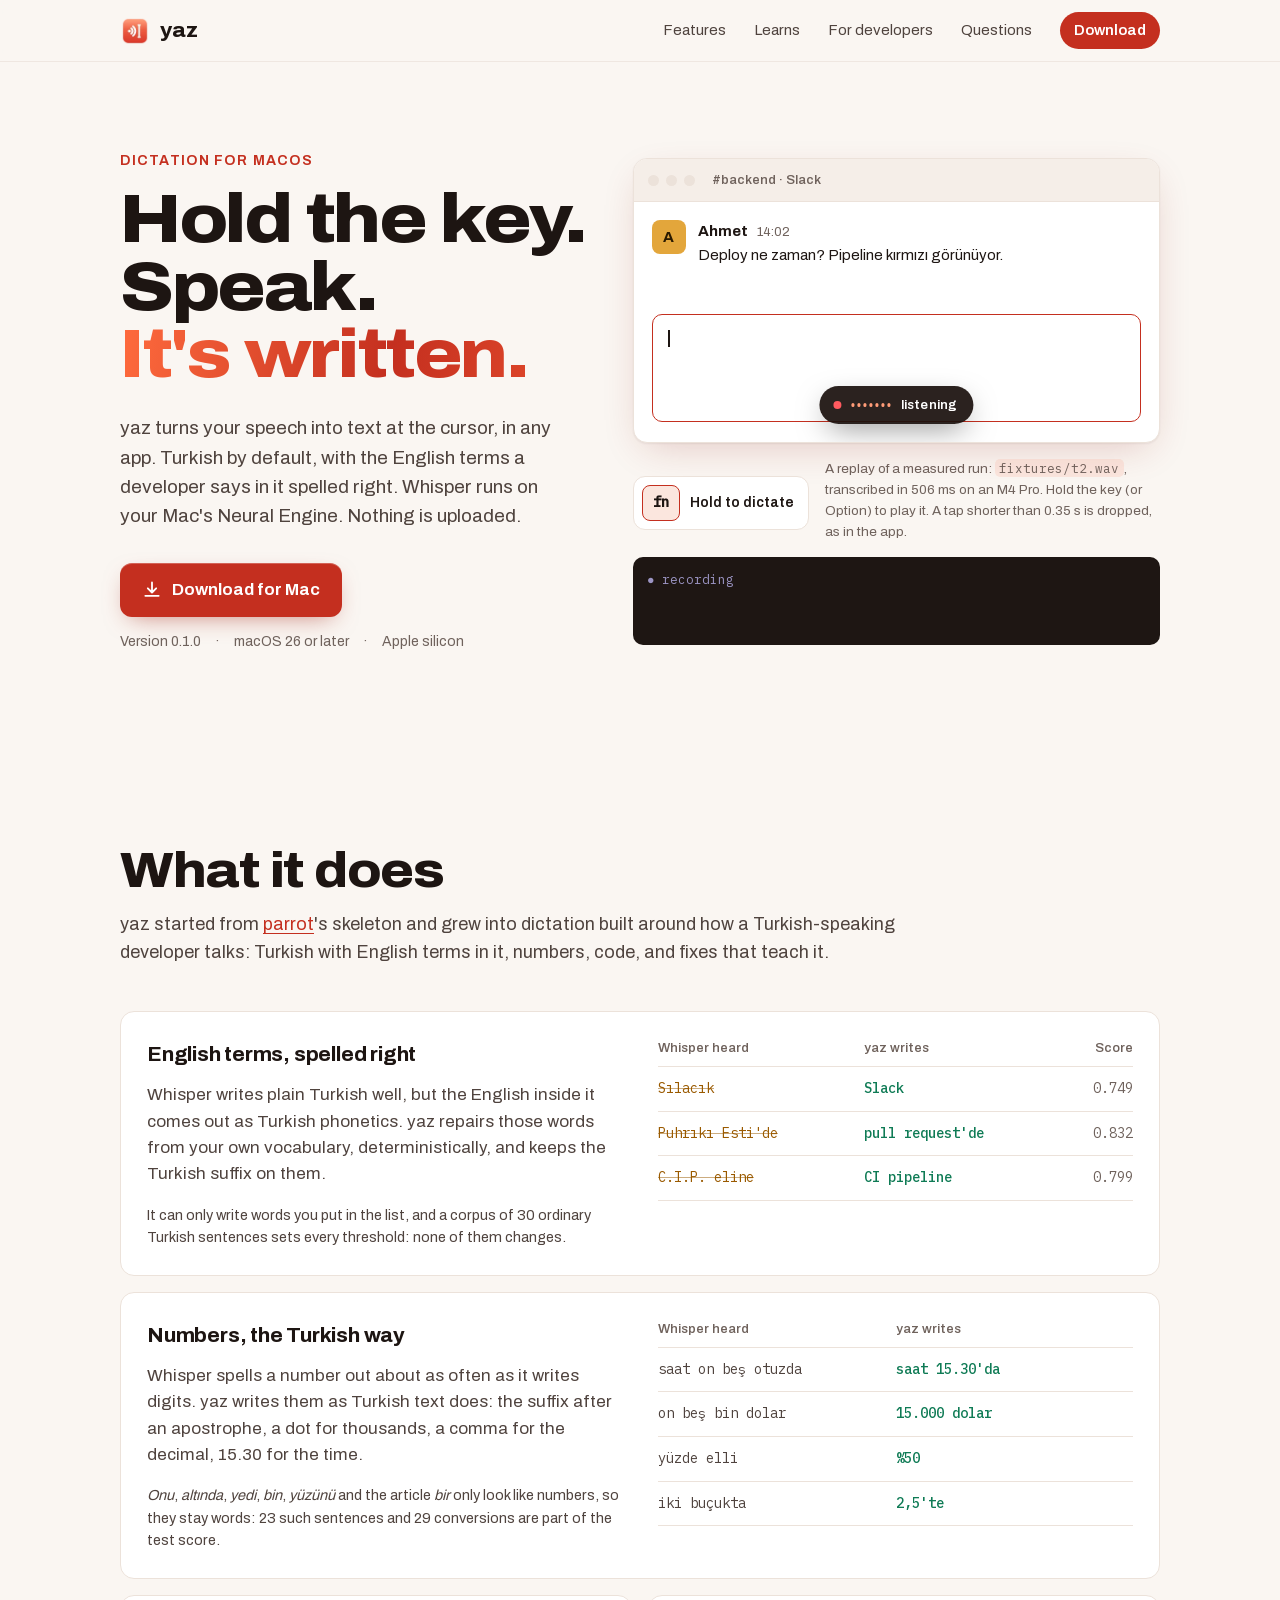
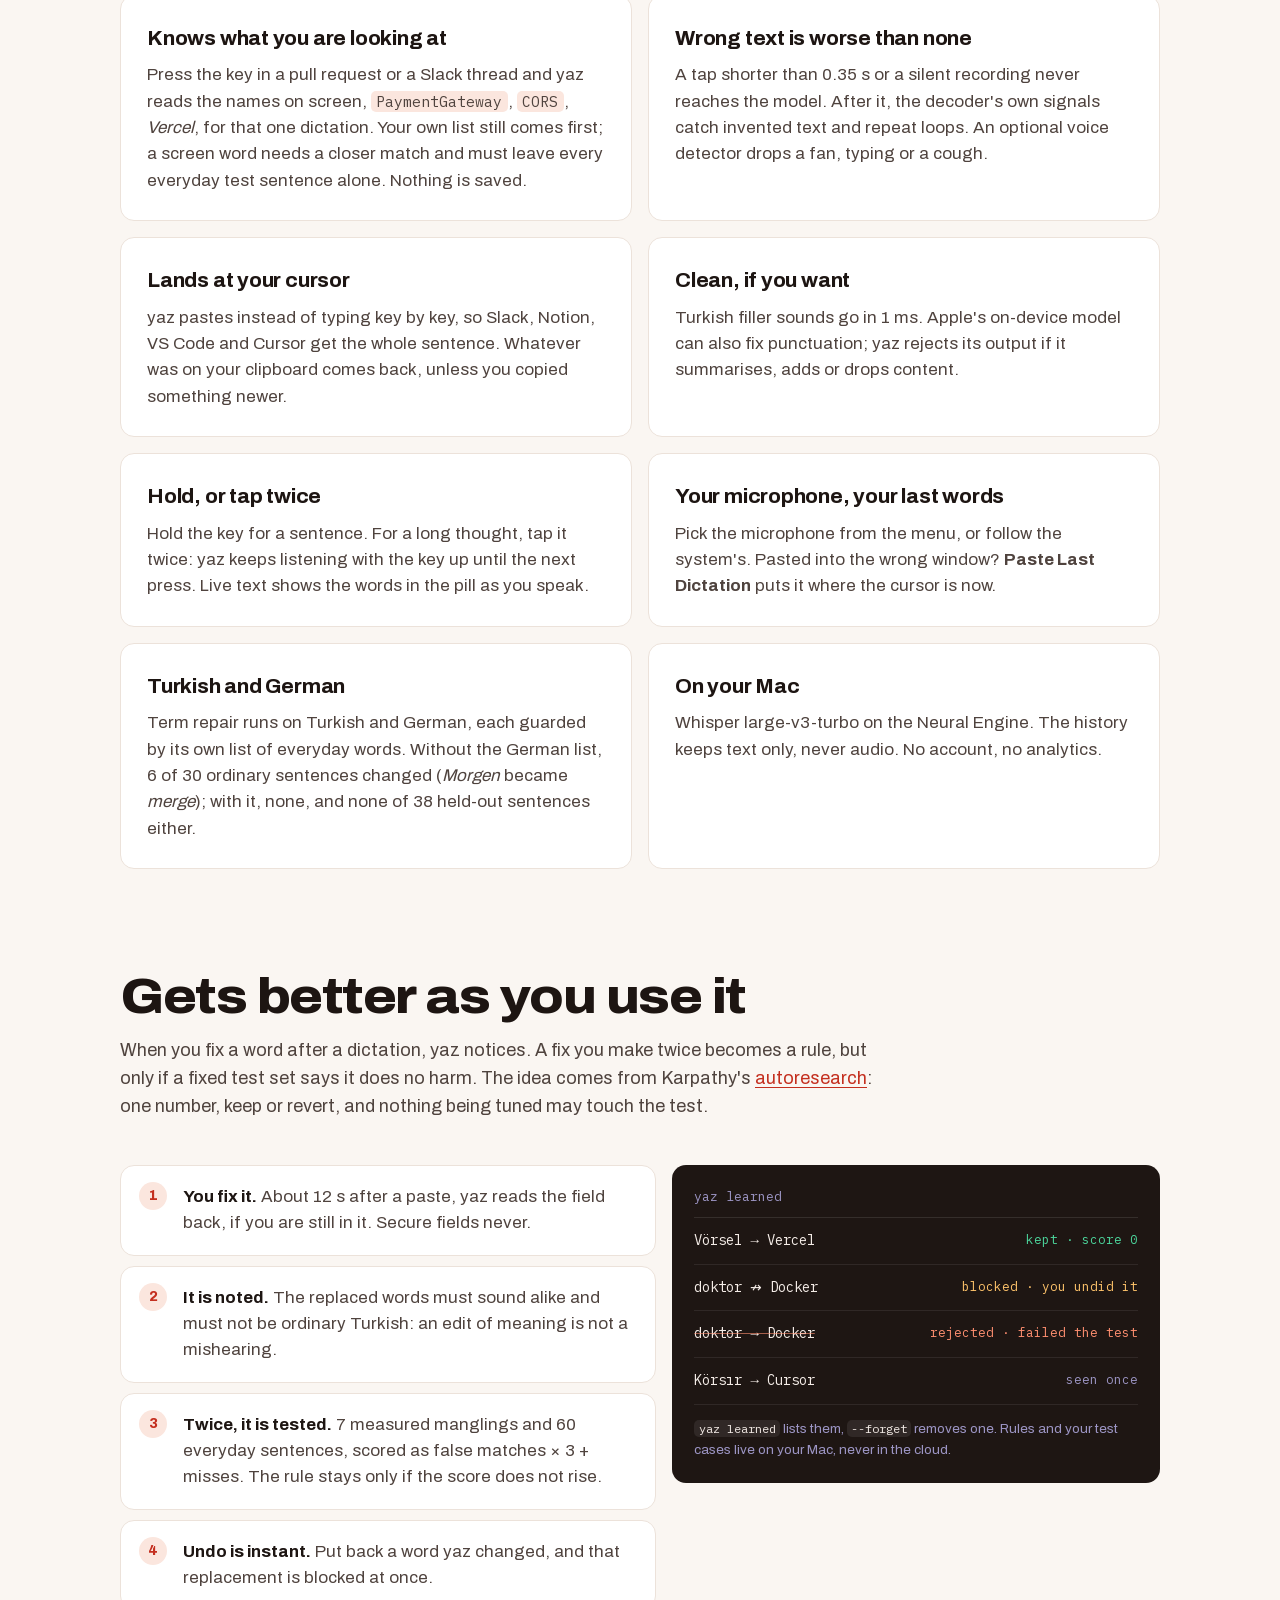
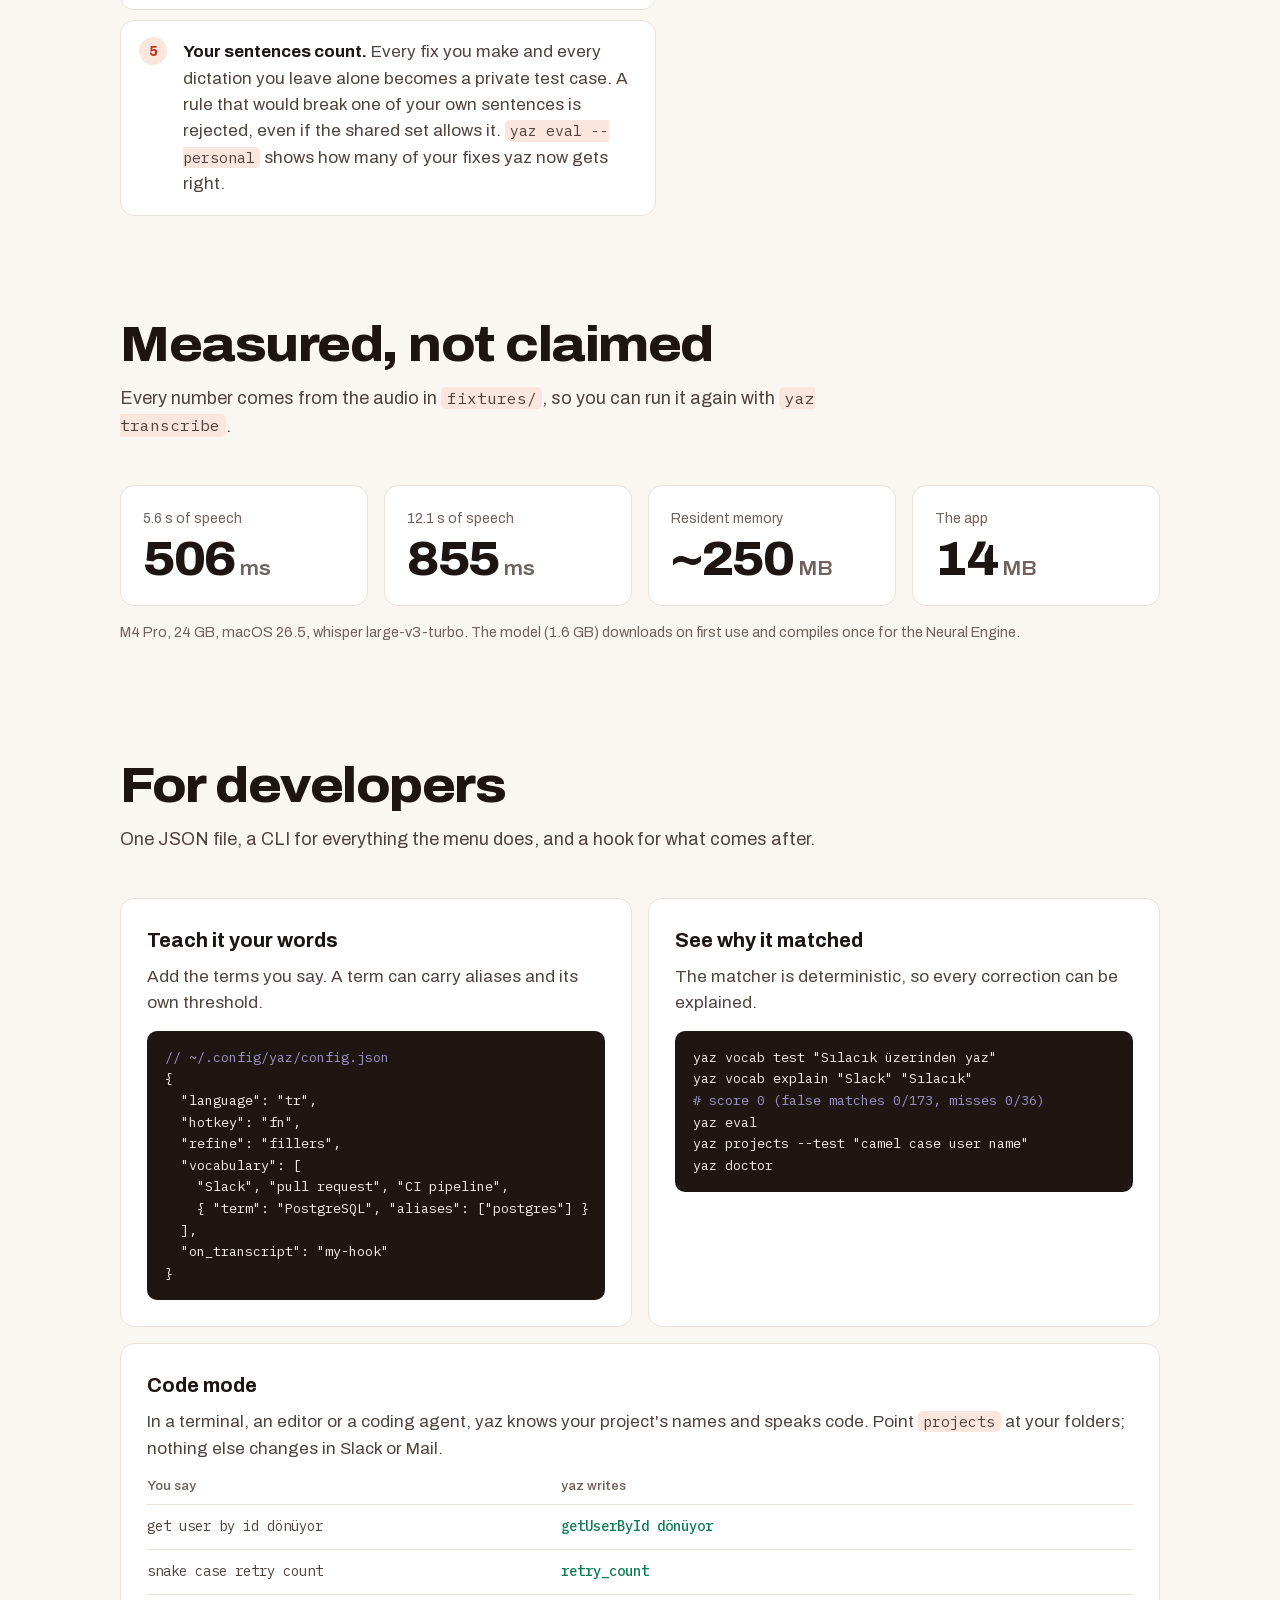
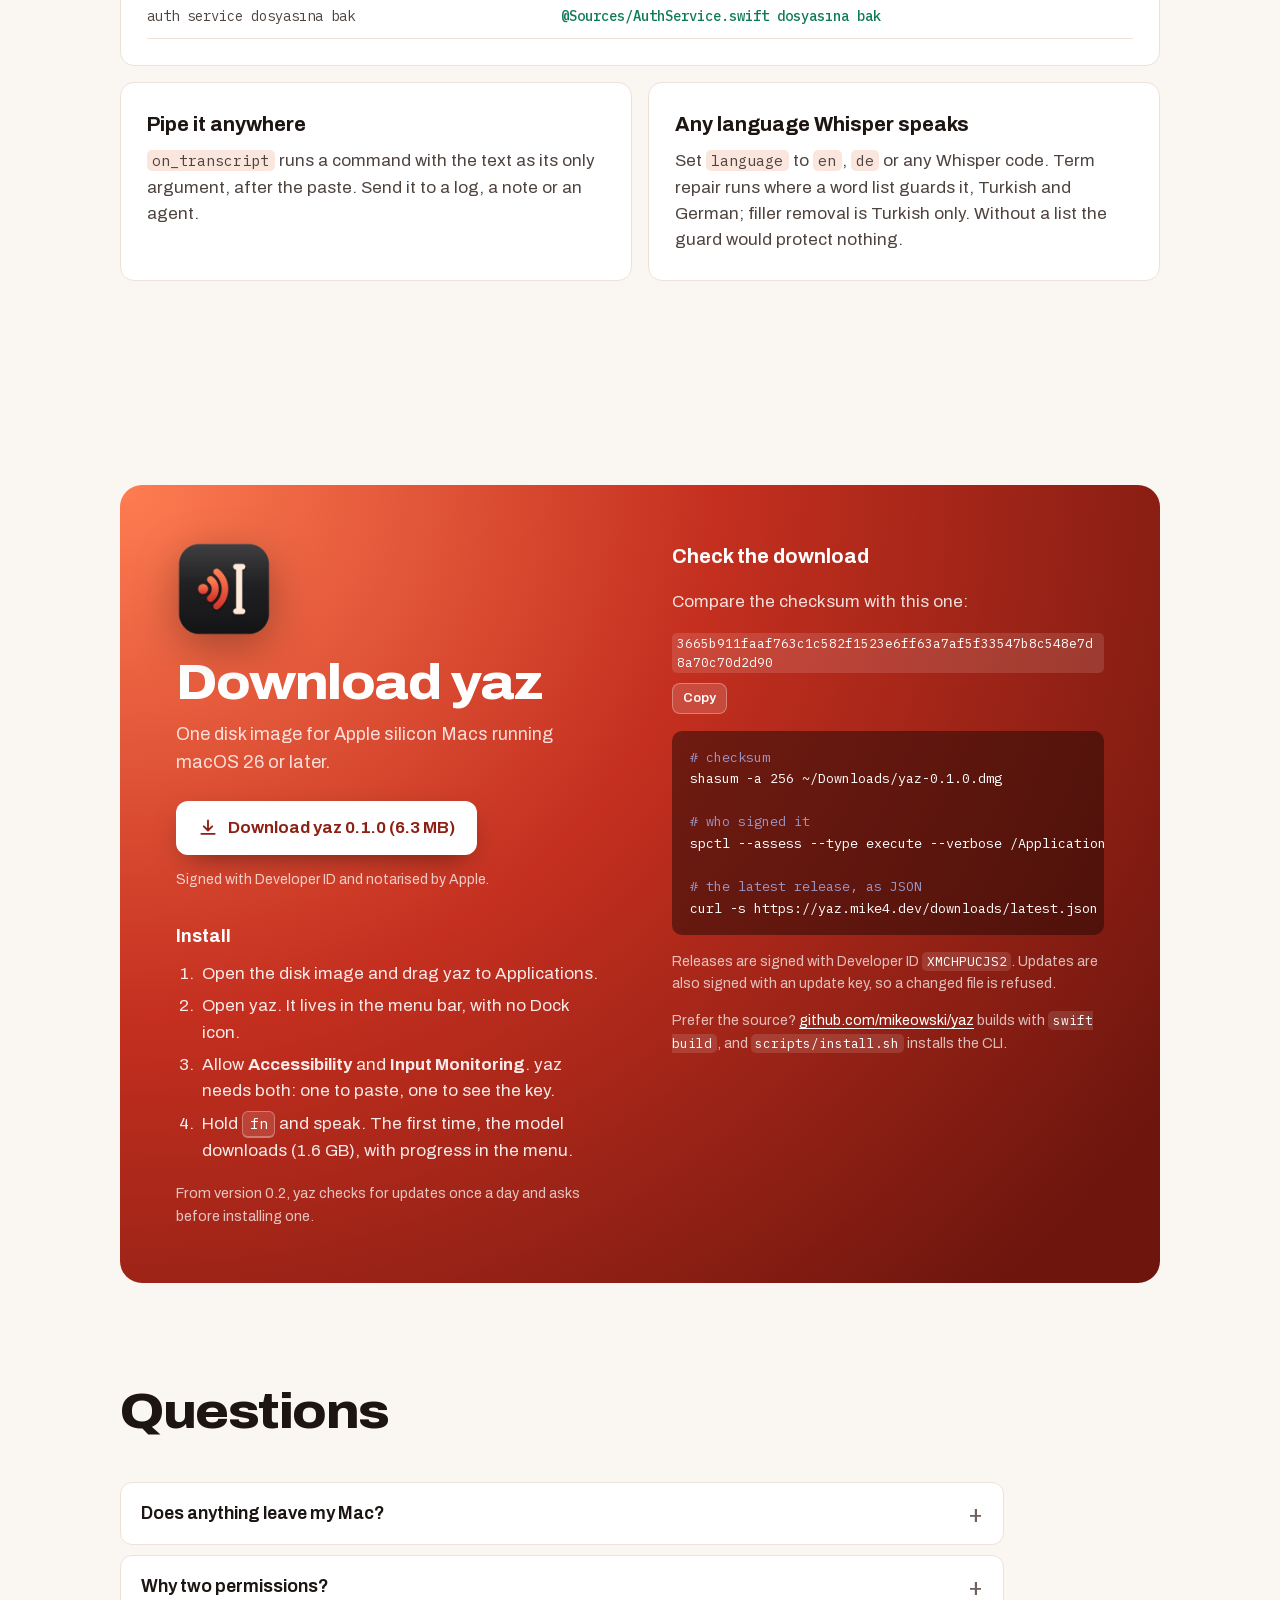
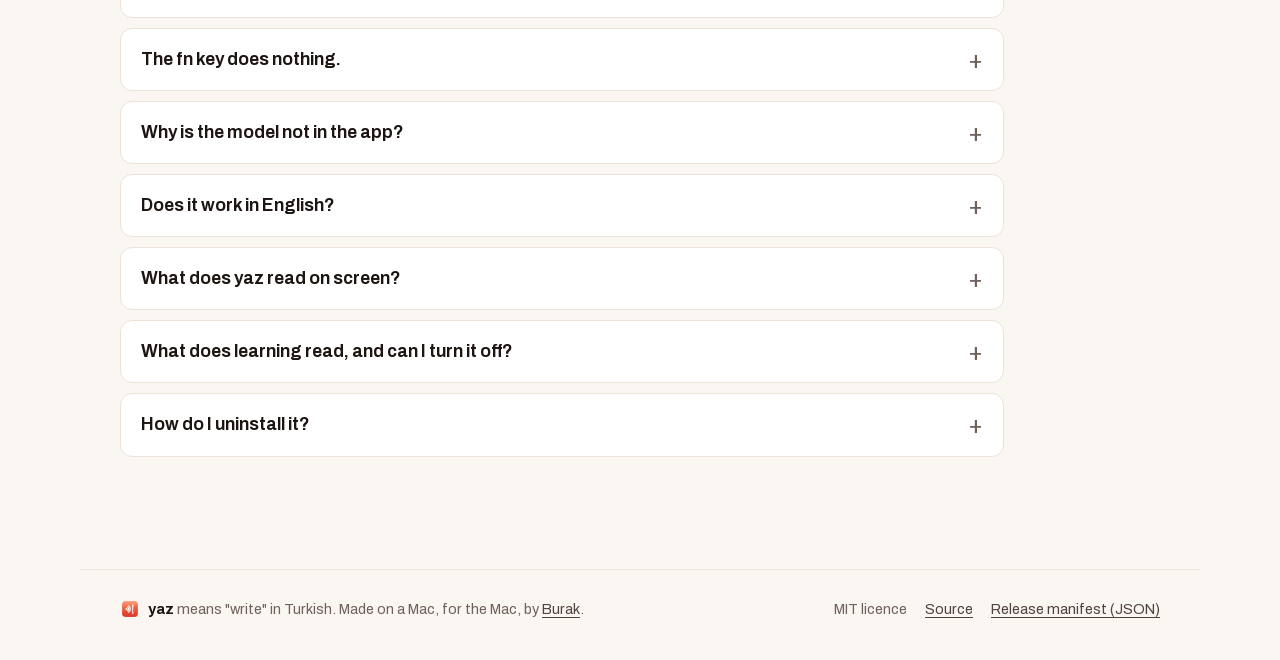
==== site/index.html @ 49e59649 "Names on screen: the front window's terms for one dictation (#13) At key down, yaz reads the front w" ====
<!doctype html>
<html lang="en">
<head>
  <meta charset="utf-8">
  <meta name="viewport" content="width=device-width, initial-scale=1">
  <title>yaz: push-to-talk dictation for the Mac that speaks Turkish</title>
  <meta name="description" content="Hold a key, speak, let go: yaz writes the text at your cursor. Whisper on the Neural Engine, Turkish by default, with the English technical terms in your speech repaired. On your Mac, nothing uploaded. macOS 26, Apple silicon.">
  <link rel="canonical" href="https://yaz.mike4.dev/">
  <meta name="theme-color" content="#FAF6F2" media="(prefers-color-scheme: light)">
  <meta name="theme-color" content="#110D0B" media="(prefers-color-scheme: dark)">
  <meta name="color-scheme" content="light dark">

  <meta property="og:type" content="website">
  <meta property="og:site_name" content="yaz">
  <meta property="og:url" content="https://yaz.mike4.dev/">
  <meta property="og:title" content="yaz: hold the key, speak, it's written">
  <meta property="og:description" content="Push-to-talk dictation for the Mac. Turkish by default, English terms repaired, nothing uploaded.">
  <meta property="og:image" content="https://yaz.mike4.dev/img/og.png">
  <meta property="og:image:width" content="1200">
  <meta property="og:image:height" content="630">
  <meta property="og:image:alt" content="The yaz icon next to the words: Hold the key. Speak. It's written.">
  <meta name="twitter:card" content="summary_large_image">

  <link rel="icon" href="favicon.svg" type="image/svg+xml">
  <link rel="icon" href="favicon.png" type="image/png" sizes="32x32">
  <link rel="apple-touch-icon" href="apple-touch-icon.png">
  <link rel="preload" href="fonts/archivo-latin-var.woff2" as="font" type="font/woff2" crossorigin>
  <link rel="stylesheet" href="styles.css">

  <script type="application/ld+json">
  {
    "@context": "https://schema.org",
    "@type": "SoftwareApplication",
    "name": "yaz",
    "url": "https://yaz.mike4.dev/",
    "downloadUrl": "https://yaz.mike4.dev/download",
    "image": "https://yaz.mike4.dev/img/icon-256.webp",
    "applicationCategory": "UtilitiesApplication",
    "operatingSystem": "macOS 26 or later",
    "offers": { "@type": "Offer", "price": "0", "priceCurrency": "USD" },
    "description": "Push-to-talk dictation for the Mac. Whisper on the Neural Engine, Turkish by default, with English technical terms repaired from your own vocabulary. Runs on your Mac."
  }
  </script>
</head>
<body>
  <a class="skip" href="#main">Skip to content</a>

  <header class="nav">
    <div class="nav-inner">
      <a class="brand" href="#top" aria-label="yaz, back to top">
        <picture><source srcset="img/icon-64-dark.webp" media="(prefers-color-scheme: dark)"><img class="brand-icon" src="img/icon-64.webp" width="30" height="30" alt=""></picture>
        yaz
      </a>
      <nav aria-label="Primary">
        <a href="#features">Features</a>
        <a href="#learns">Learns</a>
        <a href="#developers">For developers</a>
        <a href="#questions">Questions</a>
        <a class="nav-download" href="#download">Download</a>
      </nav>
    </div>
  </header>

  <main id="main">
    <section class="hero" id="top" aria-labelledby="hero-title">
      <div class="hero-copy">
        <p class="eyebrow">Dictation for macOS</p>
        <h1 id="hero-title" class="hero-title"><span class="line">Hold the key.</span> <span class="line">Speak.</span> <span class="line accent">It's written.</span></h1>
        <p class="hero-lede">yaz turns your speech into text at the cursor, in any app. Turkish by default, with the English terms a developer says in it spelled right. Whisper runs on your Mac's Neural Engine. Nothing is uploaded.</p>
        <div class="hero-actions">
          <a class="button-download" data-download href="/download">
            <svg viewBox="0 0 24 24" aria-hidden="true"><path d="M12 3v12m0 0-5-5m5 5 5-5M4 19h16" fill="none" stroke="currentColor" stroke-width="2.2" stroke-linecap="round" stroke-linejoin="round"/></svg>
            Download for Mac
          </a>
          <ul class="facts" aria-label="Release">
            <li data-version>Free and open source</li>
            <li>macOS 26 or later</li>
            <li>Apple silicon</li>
          </ul>
        </div>
      </div>

      <figure class="demo" id="demo" aria-labelledby="demo-caption">
        <div class="window" aria-hidden="true">
          <div class="window-bar"><i></i><i></i><i></i><span>#backend · Slack</span></div>
          <div class="window-body">
            <div class="msg"><b class="avatar">A</b><div><p class="msg-name">Ahmet <span>14:02</span></p><p>Deploy ne zaman? Pipeline kırmızı görünüyor.</p></div></div>
            <div class="compose">
              <p class="field" id="field"><span id="field-text"></span><span class="caret"></span></p>
            </div>
          </div>
          <div class="pill" id="pill">
            <span class="bars"><i></i><i></i><i></i><i></i><i></i><i></i><i></i></span>
            <span class="pill-label" id="pill-label">listening</span>
          </div>
        </div>

        <div class="demo-controls">
          <button type="button" class="holdkey" id="holdkey" aria-describedby="demo-caption">
            <kbd>fn</kbd>
            <span>Hold to dictate</span>
          </button>
          <figcaption id="demo-caption">A replay of a measured run: <code>fixtures/t2.wav</code>, transcribed in 506&nbsp;ms on an M4 Pro. Hold the key (or Option) to play it. A tap shorter than 0.35&nbsp;s is dropped, as in the app.</figcaption>
        </div>
        <ol class="log" id="log" aria-live="polite" aria-label="yaz log"></ol>
      </figure>
    </section>

    <section class="section" id="features" aria-labelledby="features-title">
      <div class="section-head">
        <h2 id="features-title">What it does</h2>
        <p>yaz started from <a href="https://github.com/digimata/parrot">parrot</a>'s skeleton and grew into dictation built around how a Turkish-speaking developer talks: Turkish with English terms in it, numbers, code, and fixes that teach it.</p>
      </div>

      <div class="features">
        <article class="feature feature-wide">
          <h3>English terms, spelled right</h3>
          <p>Whisper writes plain Turkish well, but the English inside it comes out as Turkish phonetics. yaz repairs those words from your own vocabulary, deterministically, and keeps the Turkish suffix on them.</p>
          <table class="repairs">
            <thead><tr><th scope="col">Whisper heard</th><th scope="col">yaz writes</th><th scope="col">Score</th></tr></thead>
            <tbody>
              <tr><td>Sılacık</td><td>Slack</td><td>0.749</td></tr>
              <tr><td>Puhrıkı Esti'de</td><td>pull request'de</td><td>0.832</td></tr>
              <tr><td>C.I.P. eline</td><td>CI pipeline</td><td>0.799</td></tr>
            </tbody>
          </table>
          <p class="note">It can only write words you put in the list, and a corpus of 30 ordinary Turkish sentences sets every threshold: none of them changes.</p>
        </article>

        <article class="feature feature-wide">
          <h3>Numbers, the Turkish way</h3>
          <p>Whisper spells a number out about as often as it writes digits. yaz writes them as Turkish text does: the suffix after an apostrophe, a dot for thousands, a comma for the decimal, 15.30 for the time.</p>
          <table class="repairs repairs-code">
            <thead><tr><th scope="col">Whisper heard</th><th scope="col">yaz writes</th></tr></thead>
            <tbody>
              <tr><td>saat on beş otuzda</td><td>saat 15.30'da</td></tr>
              <tr><td>on beş bin dolar</td><td>15.000 dolar</td></tr>
              <tr><td>yüzde elli</td><td>%50</td></tr>
              <tr><td>iki buçukta</td><td>2,5'te</td></tr>
            </tbody>
          </table>
          <p class="note"><i>Onu</i>, <i>altında</i>, <i>yedi</i>, <i>bin</i>, <i>yüzünü</i> and the article <i>bir</i> only look like numbers, so they stay words: 23 such sentences and 29 conversions are part of the test score.</p>
        </article>

        <article class="feature">
          <h3>Knows what you are looking at</h3>
          <p>Press the key in a pull request or a Slack thread and yaz reads the names on screen, <code>PaymentGateway</code>, <code>CORS</code>, <i>Vercel</i>, for that one dictation. Your own list still comes first; a screen word needs a closer match and must leave every everyday test sentence alone. Nothing is saved.</p>
        </article>

        <article class="feature">
          <h3>Wrong text is worse than none</h3>
          <p>A tap shorter than 0.35&nbsp;s or a silent recording never reaches the model. After it, the decoder's own signals catch invented text and repeat loops. An optional voice detector drops a fan, typing or a cough.</p>
        </article>

        <article class="feature">
          <h3>Lands at your cursor</h3>
          <p>yaz pastes instead of typing key by key, so Slack, Notion, VS Code and Cursor get the whole sentence. Whatever was on your clipboard comes back, unless you copied something newer.</p>
        </article>

        <article class="feature">
          <h3>Clean, if you want</h3>
          <p>Turkish filler sounds go in 1&nbsp;ms. Apple's on-device model can also fix punctuation; yaz rejects its output if it summarises, adds or drops content.</p>
        </article>

        <article class="feature">
          <h3>Hold, or tap twice</h3>
          <p>Hold the key for a sentence. For a long thought, tap it twice: yaz keeps listening with the key up until the next press. Live text shows the words in the pill as you speak.</p>
        </article>

        <article class="feature">
          <h3>Your microphone, your last words</h3>
          <p>Pick the microphone from the menu, or follow the system's. Pasted into the wrong window? <b>Paste Last Dictation</b> puts it where the cursor is now.</p>
        </article>

        <article class="feature">
          <h3>Turkish and German</h3>
          <p>Term repair runs on Turkish and German, each guarded by its own list of everyday words. Without the German list, 6 of 30 ordinary sentences changed (<i>Morgen</i> became <i>merge</i>); with it, none, and none of 38 held-out sentences either.</p>
        </article>

        <article class="feature">
          <h3>On your Mac</h3>
          <p>Whisper large-v3-turbo on the Neural Engine. The history keeps text only, never audio. No account, no analytics.</p>
        </article>
      </div>
    </section>

    <section class="section section-learns" id="learns" aria-labelledby="learns-title">
      <div class="section-head">
        <h2 id="learns-title">Gets better as you use it</h2>
        <p>When you fix a word after a dictation, yaz notices. A fix you make twice becomes a rule, but only if a fixed test set says it does no harm. The idea comes from Karpathy's <a href="https://github.com/karpathy/autoresearch">autoresearch</a>: one number, keep or revert, and nothing being tuned may touch the test.</p>
      </div>

      <div class="learns-grid">
        <ol class="loop" aria-label="How a fix becomes a rule">
          <li><b>You fix it.</b> About 12&nbsp;s after a paste, yaz reads the field back, if you are still in it. Secure fields never.</li>
          <li><b>It is noted.</b> The replaced words must sound alike and must not be ordinary Turkish: an edit of meaning is not a mishearing.</li>
          <li><b>Twice, it is tested.</b> 7 measured manglings and 60 everyday sentences, scored as false matches&nbsp;×&nbsp;3 + misses. The rule stays only if the score does not rise.</li>
          <li><b>Undo is instant.</b> Put back a word yaz changed, and that replacement is blocked at once.</li>
          <li><b>Your sentences count.</b> Every fix you make and every dictation you leave alone becomes a private test case. A rule that would break one of your own sentences is rejected, even if the shared set allows it. <code>yaz eval --personal</code> shows how many of your fixes yaz now gets right.</li>
        </ol>

        <div class="ledger" role="table" aria-label="Example of yaz learned">
          <div class="ledger-head" role="row"><span role="columnheader">yaz learned</span></div>
          <div class="ledger-row is-kept" role="row"><span role="cell">Vörsel → Vercel</span><span role="cell" class="badge">kept · score 0</span></div>
          <div class="ledger-row is-blocked" role="row"><span role="cell">doktor ↛ Docker</span><span role="cell" class="badge">blocked · you undid it</span></div>
          <div class="ledger-row is-rejected" role="row"><span role="cell">doktor → Docker</span><span role="cell" class="badge">rejected · failed the test</span></div>
          <div class="ledger-row" role="row"><span role="cell">Körsır → Cursor</span><span role="cell" class="badge">seen once</span></div>
          <p class="ledger-foot"><code>yaz learned</code> lists them, <code>--forget</code> removes one. Rules and your test cases live on your Mac, never in the cloud.</p>
        </div>
      </div>
    </section>

    <section class="section section-measured" aria-labelledby="measured-title">
      <div class="section-head">
        <h2 id="measured-title">Measured, not claimed</h2>
        <p>Every number comes from the audio in <code>fixtures/</code>, so you can run it again with <code>yaz transcribe</code>.</p>
      </div>
      <dl class="stats">
        <div><dt>5.6&nbsp;s of speech</dt><dd>506<small>&nbsp;ms</small></dd></div>
        <div><dt>12.1&nbsp;s of speech</dt><dd>855<small>&nbsp;ms</small></dd></div>
        <div><dt>Resident memory</dt><dd>~250<small>&nbsp;MB</small></dd></div>
        <div><dt>The app</dt><dd>14<small>&nbsp;MB</small></dd></div>
      </dl>
      <p class="note">M4 Pro, 24&nbsp;GB, macOS 26.5, whisper large-v3-turbo. The model (1.6&nbsp;GB) downloads on first use and compiles once for the Neural Engine.</p>
    </section>

    <section class="section section-dev" id="developers" aria-labelledby="dev-title">
      <div class="section-head">
        <h2 id="dev-title">For developers</h2>
        <p>One JSON file, a CLI for everything the menu does, and a hook for what comes after.</p>
      </div>

      <div class="dev-grid">
        <div class="dev-block">
          <h3>Teach it your words</h3>
          <p>Add the terms you say. A term can carry aliases and its own threshold.</p>
          <pre class="code" tabindex="0" aria-label="Example configuration"><code><span class="c">// ~/.config/yaz/config.json</span>
{
  "language": "tr",
  "hotkey": "fn",
  "refine": "fillers",
  "vocabulary": [
    "Slack", "pull request", "CI pipeline",
    { "term": "PostgreSQL", "aliases": ["postgres"] }
  ],
  "on_transcript": "my-hook"
}</code></pre>
        </div>

        <div class="dev-block">
          <h3>See why it matched</h3>
          <p>The matcher is deterministic, so every correction can be explained.</p>
          <pre class="code" tabindex="0" aria-label="Example commands"><code>yaz vocab test "Sılacık üzerinden yaz"
yaz vocab explain "Slack" "Sılacık"
<span class="c"># score 0 (false matches 0/173, misses 0/36)</span>
yaz eval
yaz projects --test "camel case user name"
yaz doctor</code></pre>
        </div>

        <div class="dev-block dev-block-wide">
          <h3>Code mode</h3>
          <p>In a terminal, an editor or a coding agent, yaz knows your project's names and speaks code. Point <code>projects</code> at your folders; nothing else changes in Slack or Mail.</p>
          <table class="repairs repairs-code">
            <thead><tr><th scope="col">You say</th><th scope="col">yaz writes</th></tr></thead>
            <tbody>
              <tr><td>get user by id dönüyor</td><td>getUserById dönüyor</td></tr>
              <tr><td>snake case retry count</td><td>retry_count</td></tr>
              <tr><td>auth service dosyasına bak</td><td>@Sources/AuthService.swift dosyasına bak</td></tr>
            </tbody>
          </table>
        </div>

        <div class="dev-block">
          <h3>Pipe it anywhere</h3>
          <p><code>on_transcript</code> runs a command with the text as its only argument, after the paste. Send it to a log, a note or an agent.</p>
        </div>

        <div class="dev-block">
          <h3>Any language Whisper speaks</h3>
          <p>Set <code>language</code> to <code>en</code>, <code>de</code> or any Whisper code. Term repair runs where a word list guards it, Turkish and German; filler removal is Turkish only. Without a list the guard would protect nothing.</p>
        </div>
      </div>
    </section>

    <section class="section section-download" id="download" aria-labelledby="download-title">
      <div class="download-grid">
        <div>
          <img class="download-icon" src="img/icon-256-dark.webp" width="112" height="112" alt="">
          <h2 id="download-title">Download yaz</h2>
          <p class="download-lede">One disk image for Apple silicon Macs running macOS 26 or later.</p>
          <a class="button-download button-download-light" data-download href="/download">
            <svg viewBox="0 0 24 24" aria-hidden="true"><path d="M12 3v12m0 0-5-5m5 5 5-5M4 19h16" fill="none" stroke="currentColor" stroke-width="2.2" stroke-linecap="round" stroke-linejoin="round"/></svg>
            <span data-download-label>Download yaz</span>
          </a>
          <p class="download-meta">Signed with Developer ID and notarised by Apple.</p>

          <h3 class="install-title">Install</h3>
          <ol class="install">
            <li>Open the disk image and drag yaz to Applications.</li>
            <li>Open yaz. It lives in the menu bar, with no Dock icon.</li>
            <li>Allow <b>Accessibility</b> and <b>Input Monitoring</b>. yaz needs both: one to paste, one to see the key.</li>
            <li>Hold <kbd>fn</kbd> and speak. The first time, the model downloads (1.6&nbsp;GB), with progress in the menu.</li>
          </ol>
          <p class="after">From version 0.2, yaz checks for updates once a day and asks before installing one.</p>
        </div>

        <div class="verify">
          <h3>Check the download</h3>
          <p>Compare the checksum with this one:</p>
          <p class="checksum"><code id="sha256">loading…</code> <button type="button" class="copy" data-copy="#sha256" aria-label="Copy checksum">Copy</button></p>
          <pre class="code code-dark" tabindex="0" aria-label="Commands to check the download"><code><span class="c"># checksum</span>
shasum -a 256 ~/Downloads/<span data-file>yaz.dmg</span>

<span class="c"># who signed it</span>
spctl --assess --type execute --verbose /Applications/yaz.app

<span class="c"># the latest release, as JSON</span>
curl -s https://yaz.mike4.dev/downloads/latest.json</code></pre>
          <p class="note">Releases are signed with Developer ID <code>XMCHPUCJS2</code>. Updates are also signed with an update key, so a changed file is refused.</p>
          <p class="note">Prefer the source? <a href="https://github.com/mikeowski/yaz">github.com/mikeowski/yaz</a> builds with <code>swift build</code>, and <code>scripts/install.sh</code> installs the CLI.</p>
        </div>
      </div>
    </section>

    <section class="section" id="questions" aria-labelledby="questions-title">
      <div class="section-head">
        <h2 id="questions-title">Questions</h2>
      </div>
      <div class="faq">
        <details>
          <summary>Does anything leave my Mac?</summary>
          <p>Your audio and your text, never. yaz makes three kinds of request: the speech model download from Hugging Face on first use, the small voice-detector model if you turn it on, and a daily update check to yaz.mike4.dev. There is no account and no analytics.</p>
        </details>
        <details>
          <summary>Why two permissions?</summary>
          <p><b>Accessibility</b> lets yaz paste at your cursor. <b>Input Monitoring</b> lets it see the push-to-talk key. With only the first, the key listener starts and never receives a press, so yaz asks for both and <code>yaz doctor</code> reports both.</p>
        </details>
        <details>
          <summary>The fn key does nothing.</summary>
          <p>macOS keeps the globe key for itself when a second keyboard layout or Dictation is on. Set System Settings → Keyboard → "Press 🌐 key to" → Do Nothing, or choose <b>use right option</b> in yaz's menu.</p>
        </details>
        <details>
          <summary>Why is the model not in the app?</summary>
          <p>It would make the app a hundred times larger and keep everyone on one model version. yaz downloads it once, shows the progress in the menu bar, and keeps it in <code>~/Documents/huggingface</code>.</p>
        </details>
        <details>
          <summary>Does it work in English?</summary>
          <p>Yes: set <code>language</code> to <code>en</code>. Transcription works in every language Whisper supports. Term repair runs on Turkish and German, filler removal on Turkish, by design.</p>
        </details>
        <details>
          <summary>What does yaz read on screen?</summary>
          <p>When you press the key, the visible text of the front window, through Accessibility, for at most a quarter of a second. It keeps only the words that look like names, uses them for that dictation, and saves nothing. Password fields are never read. Set <code>"screen_context": false</code> to turn it off.</p>
        </details>
        <details>
          <summary>What does learning read, and can I turn it off?</summary>
          <p>Once, about 12&nbsp;seconds after a paste, the text of the field you dictated into, through Accessibility, and only if that app is still in front. Password fields are never read. Nothing is sent anywhere. The learned word pairs are saved, and, while history is on, your fixed and kept dictations as private test cases. Set <code>"learn": false</code> to turn it off, <code>yaz learned --clear</code> to forget everything.</p>
        </details>
        <details>
          <summary>How do I uninstall it?</summary>
          <p>Quit yaz from its menu and move it to the Trash. To remove everything, also delete <code>~/.config/yaz</code>, <code>~/Library/Application Support/yaz</code> and the model in <code>~/Documents/huggingface</code>.</p>
        </details>
      </div>
    </section>
  </main>

  <footer class="footer">
    <p><picture><source srcset="img/icon-64-dark.webp" media="(prefers-color-scheme: dark)"><img class="footer-icon" src="img/icon-64.webp" width="20" height="20" alt=""></picture><span><b>yaz</b> means "write" in Turkish. Made on a Mac, for the Mac, by <a href="https://mike4.dev">Burak</a>.</span></p>
    <ul class="footer-meta">
      <li>MIT licence</li>
      <li><a href="https://github.com/mikeowski/yaz">Source</a></li>
      <li><a href="downloads/latest.json">Release manifest (JSON)</a></li>
    </ul>
  </footer>

  <script src="app.js" defer></script>
</body>
</html>
---- site/styles.css ----
/* yaz.mike4.dev — one stylesheet, no build step. */

@font-face {
  font-family: "Archivo";
  src: url("fonts/archivo-latin-var.woff2") format("woff2");
  font-weight: 100 900;
  font-stretch: 62% 125%;
  font-display: swap;
  unicode-range: U+0000-00FF, U+0131, U+0152-0153, U+02BB-02BC, U+02C6, U+02DA, U+02DC, U+0304, U+0308, U+0329, U+2000-206F, U+20AC, U+2122, U+2191, U+2193, U+2212, U+2215, U+FEFF, U+FFFD;
}
@font-face {
  font-family: "Archivo";
  src: url("fonts/archivo-latin-ext-var.woff2") format("woff2");
  font-weight: 100 900;
  font-stretch: 62% 125%;
  font-display: swap;
  unicode-range: U+0100-02BA, U+02BD-02C5, U+02C7-02CC, U+02CE-02D7, U+02DD-02FF, U+0304, U+0308, U+0329, U+1D00-1DBF, U+1E00-1E9F, U+1EF2-1EFF, U+2020, U+20A0-20AB, U+20AD-20C0, U+2113, U+2C60-2C7F, U+A720-A7FF;
}
@font-face {
  font-family: "IBM Plex Mono";
  src: url("fonts/ibm-plex-mono-latin-400.woff2") format("woff2");
  font-weight: 400;
  font-display: swap;
  unicode-range: U+0000-00FF, U+0131, U+0152-0153, U+02BB-02BC, U+02C6, U+02DA, U+02DC, U+0304, U+0308, U+0329, U+2000-206F, U+20AC, U+2122, U+2191, U+2193, U+2212, U+2215, U+FEFF, U+FFFD;
}
@font-face {
  font-family: "IBM Plex Mono";
  src: url("fonts/ibm-plex-mono-latin-ext-400.woff2") format("woff2");
  font-weight: 400;
  font-display: swap;
  unicode-range: U+0100-02BA, U+02BD-02C5, U+02C7-02CC, U+02CE-02D7, U+02DD-02FF, U+0304, U+0308, U+0329, U+1D00-1DBF, U+1E00-1E9F, U+1EF2-1EFF, U+2020, U+20A0-20AB, U+20AD-20C0, U+2113, U+2C60-2C7F, U+A720-A7FF;
}
@font-face {
  font-family: "IBM Plex Mono";
  src: url("fonts/ibm-plex-mono-latin-500.woff2") format("woff2");
  font-weight: 500;
  font-display: swap;
  unicode-range: U+0000-00FF, U+0131, U+0152-0153, U+02BB-02BC, U+02C6, U+02DA, U+02DC, U+0304, U+0308, U+0329, U+2000-206F, U+20AC, U+2122, U+2191, U+2193, U+2212, U+2215, U+FEFF, U+FFFD;
}
@font-face {
  font-family: "IBM Plex Mono";
  src: url("fonts/ibm-plex-mono-latin-ext-500.woff2") format("woff2");
  font-weight: 500;
  font-display: swap;
  unicode-range: U+0100-02BA, U+02BD-02C5, U+02C7-02CC, U+02CE-02D7, U+02DD-02FF, U+0304, U+0308, U+0329, U+1D00-1DBF, U+1E00-1E9F, U+1EF2-1EFF, U+2020, U+20A0-20AB, U+20AD-20C0, U+2113, U+2C60-2C7F, U+A720-A7FF;
}

/* The palette comes from the app icon: vermilion, white mark, warm neutrals. */
:root {
  --bg: #FAF6F2;
  --bg-raised: #FFFFFF;
  --ink: #1D1512;
  --ink-soft: #4F433E;
  --muted: #6F625C;
  --line: #ECE2DA;
  --accent: #C42F1F;
  --accent-strong: #A12416;
  --accent-soft: #FBE6DE;
  --on-accent: #FFFFFF;
  --fix: #0F7B55;
  --fix-soft: #DDF5EA;
  --raw: #9A5A00;
  --code-bg: #1E1613;
  --code-ink: #F4ECE7;
  --code-muted: #9C95C4;
  --window: #FFFFFF;
  --window-bar: #F5EEE8;
  --shadow: 0 1px 2px rgb(29 21 18 / 0.06), 0 12px 40px -12px rgb(142 31 22 / 0.24);
  --radius: 14px;
  --max: 1120px;
  --gutter: clamp(16px, 4vw, 40px);
  color-scheme: light;
}

@media (prefers-color-scheme: dark) {
  :root {
    --bg: #110D0B;
    --bg-raised: #1C1714;
    --ink: #F5EFEA;
    --ink-soft: #CFC4BD;
    --muted: #A3958D;
    --line: #2E2622;
    --accent: #FF7D52;
    --accent-strong: #FF9C78;
    --accent-soft: #3A1D14;
    --on-accent: #1A0D08;
    --fix: #4CD69C;
    --fix-soft: #12392B;
    --raw: #FFC46B;
    --code-bg: #0B0807;
    --window: #1C1714;
    --window-bar: #241D19;
    --shadow: 0 1px 2px rgb(0 0 0 / 0.4), 0 16px 48px -16px rgb(0 0 0 / 0.7);
    color-scheme: dark;
  }
}

*, *::before, *::after { box-sizing: border-box; }
html { -webkit-text-size-adjust: 100%; scroll-behavior: smooth; scroll-padding-top: 72px; }

@media (prefers-reduced-motion: reduce) { html { scroll-behavior: auto; } }
body {
  margin: 0;
  background: var(--bg);
  color: var(--ink);
  font: 400 17px/1.55 "Archivo", system-ui, -apple-system, sans-serif;
  font-stretch: 100%;
  text-rendering: optimizeLegibility;
  -webkit-font-smoothing: antialiased;
}
img { display: block; max-width: 100%; }
a { color: var(--accent); text-underline-offset: 0.18em; }
a:hover { color: var(--accent-strong); }
code, kbd, pre { font-family: "IBM Plex Mono", ui-monospace, SFMono-Regular, Menlo, monospace; }
code { font-size: 0.88em; background: var(--accent-soft); padding: 0.08em 0.36em; border-radius: 5px; }
kbd {
  display: inline-block; min-width: 1.6em; padding: 0.05em 0.45em; font-size: 0.85em; text-align: center;
  border: 1px solid var(--line); border-bottom-width: 2px; border-radius: 6px; background: var(--bg-raised);
}
:focus-visible { outline: 3px solid var(--accent); outline-offset: 3px; border-radius: 6px; }

.skip { position: absolute; left: -9999px; }
.skip:focus { left: 16px; top: 16px; z-index: 10; background: var(--bg-raised); padding: 8px 12px; }

/* Navigation */
.nav {
  position: sticky; top: 0; z-index: 5;
  background: color-mix(in srgb, var(--bg) 84%, transparent);
  backdrop-filter: saturate(1.4) blur(14px);
  -webkit-backdrop-filter: saturate(1.4) blur(14px);
  border-bottom: 1px solid color-mix(in srgb, var(--line) 70%, transparent);
}
.nav-inner {
  max-width: var(--max); margin: 0 auto; padding: 12px var(--gutter);
  display: flex; align-items: center; justify-content: space-between; gap: 16px;
}
.brand { display: flex; align-items: center; gap: 10px; color: var(--ink); text-decoration: none; font-weight: 750; font-size: 20px; font-stretch: 110%; letter-spacing: -0.01em; }
.brand-icon { width: 30px; height: 30px; }
.nav nav { display: flex; align-items: center; gap: clamp(10px, 2.4vw, 28px); }
.nav nav a { color: var(--ink-soft); text-decoration: none; font-size: 15px; }
.nav nav a:hover { color: var(--ink); }
.nav nav a.nav-download { color: var(--on-accent); background: var(--accent); padding: 7px 14px; border-radius: 999px; font-weight: 600; }
.nav nav a.nav-download:hover { background: var(--accent-strong); color: var(--on-accent); }
@media (max-width: 640px) { .nav nav a:not(.nav-download) { display: none; } }

/* Hero */
.hero {
  max-width: var(--max); margin: 0 auto; padding: clamp(40px, 7vw, 88px) var(--gutter) clamp(48px, 7vw, 96px);
  display: grid; grid-template-columns: minmax(0, 0.92fr) minmax(0, 1.08fr); gap: clamp(32px, 5vw, 64px); align-items: center;
}
@media (max-width: 900px) { .hero { grid-template-columns: minmax(0, 1fr); } }
.hero > * { min-width: 0; }
.eyebrow { margin: 0 0 14px; color: var(--accent); font-weight: 650; font-size: 14px; letter-spacing: 0.08em; text-transform: uppercase; }
.hero-title {
  margin: 0; font-size: clamp(40px, 5.4vw, 74px); line-height: 0.98; font-weight: 820; font-stretch: 112%; letter-spacing: -0.035em;
}
.hero-title .line { display: block; white-space: nowrap; }
@media (max-width: 380px) { .hero-title .line { white-space: normal; } }
.hero-title .accent, .notfound .hero-title span {
  background: linear-gradient(100deg, #FF6B3D 0%, #C42F1F 60%, #E24A2C 100%);
  -webkit-background-clip: text; background-clip: text; color: transparent;
}
@media (prefers-color-scheme: dark) {
  .hero-title .accent, .notfound .hero-title span { background-image: linear-gradient(100deg, #FFB08F 0%, #FF7D52 50%, #FF9C78 100%); }
}
.hero-lede { margin: 24px 0 0; max-width: 34em; color: var(--ink-soft); font-size: clamp(17px, 1.6vw, 19px); }
.hero-actions { margin-top: 32px; display: flex; flex-wrap: wrap; align-items: center; gap: 14px 22px; }

.button-download {
  display: inline-flex; align-items: center; gap: 10px;
  padding: 14px 22px; border-radius: 12px;
  background: var(--accent); color: var(--on-accent); text-decoration: none; font-weight: 650; font-size: 17px;
  box-shadow: 0 1px 0 rgb(255 255 255 / 0.25) inset, 0 8px 24px -10px rgb(161 36 22 / 0.6);
  transition: transform 0.15s ease, background 0.15s ease;
}
.button-download:hover { background: var(--accent-strong); color: var(--on-accent); transform: translateY(-1px); }
.button-download svg { width: 20px; height: 20px; }
.facts { display: flex; flex-wrap: wrap; gap: 4px 14px; margin: 0; padding: 0; list-style: none; color: var(--muted); font-size: 14px; }
.facts li + li::before { content: "·"; margin-right: 14px; }

/* Demo */
.demo { margin: 0; }
.window {
  position: relative; border-radius: var(--radius); overflow: hidden;
  background: var(--window); border: 1px solid var(--line); box-shadow: var(--shadow);
}
.window-bar { display: flex; align-items: center; gap: 7px; padding: 11px 14px; background: var(--window-bar); border-bottom: 1px solid var(--line); }
.window-bar i { width: 11px; height: 11px; border-radius: 50%; background: var(--line); }
.window-bar span { margin-left: 10px; color: var(--muted); font-size: 13px; font-weight: 550; }
.window-body { padding: 18px 18px 20px; min-height: 240px; display: flex; flex-direction: column; justify-content: space-between; gap: 18px; }
.msg { display: flex; gap: 12px; font-size: 15px; }
.msg p { margin: 0; }
.avatar { flex: none; display: grid; place-items: center; width: 34px; height: 34px; border-radius: 8px; background: #E3A63B; color: #2A1A00; font-size: 15px; }
.msg-name { font-weight: 700; }
.msg-name span { color: var(--muted); font-weight: 400; font-size: 13px; margin-left: 6px; }
.compose { border: 1.5px solid var(--accent); border-radius: 10px; padding: 12px 14px; min-height: 108px; background: var(--bg-raised); }
.field { margin: 0; font-size: 15.5px; line-height: 1.6; }
.caret { display: inline-block; width: 2px; height: 1.15em; margin-left: 1px; vertical-align: -0.2em; background: var(--ink); animation: blink 1.05s steps(1) infinite; }
@keyframes blink { 50% { opacity: 0; } }

.term { border-radius: 4px; padding: 0 2px; transition: background 0.35s ease, color 0.35s ease; }
.term.is-raw { color: var(--raw); text-decoration: underline wavy color-mix(in srgb, var(--raw) 70%, transparent); text-underline-offset: 3px; }
.term.is-fixed { color: var(--fix); background: var(--fix-soft); }
#field-text.is-pasted { animation: paste 0.28s ease-out; }
@keyframes paste { from { opacity: 0.2; } }

/* The recording pill: same shape as the app's overlay. */
.pill {
  position: absolute; left: 50%; bottom: 18px; transform: translate(-50%, 14px) scale(0.96);
  display: flex; align-items: center; gap: 10px; padding: 9px 16px 9px 14px;
  background: rgb(26 16 13 / 0.92); color: #fff; border-radius: 999px;
  box-shadow: 0 10px 30px -8px rgb(0 0 0 / 0.5);
  font-size: 13px; font-weight: 600; letter-spacing: 0.01em;
  opacity: 0; pointer-events: none; transition: opacity 0.18s ease, transform 0.18s ease;
}
.pill.is-visible { opacity: 1; transform: translate(-50%, 0) scale(1); }
.bars { display: flex; align-items: center; gap: 3px; height: 18px; }
.bars i { width: 3px; height: 4px; border-radius: 2px; background: #FF9C78; transition: height 0.12s ease; }
.pill.is-recording .bars i { animation: level 0.9s ease-in-out infinite; }
.pill.is-recording .bars i:nth-child(2) { animation-delay: -0.15s; }
.pill.is-recording .bars i:nth-child(3) { animation-delay: -0.5s; }
.pill.is-recording .bars i:nth-child(4) { animation-delay: -0.3s; }
.pill.is-recording .bars i:nth-child(5) { animation-delay: -0.7s; }
.pill.is-recording .bars i:nth-child(6) { animation-delay: -0.1s; }
.pill.is-recording .bars i:nth-child(7) { animation-delay: -0.45s; }
@keyframes level { 0%, 100% { height: 4px; } 40% { height: 17px; } 70% { height: 8px; } }
.pill.is-working .bars i { animation: dots 1s ease-in-out infinite; height: 4px; }
.pill.is-working .bars i:nth-child(odd) { animation-delay: -0.5s; }
@keyframes dots { 50% { opacity: 0.3; } }
.pill.is-recording::before { content: ""; width: 8px; height: 8px; border-radius: 50%; background: #FF5A5F; }

.demo-controls { display: flex; align-items: center; gap: 16px; margin-top: 16px; }
@media (max-width: 520px) { .demo-controls { flex-direction: column; align-items: flex-start; } }
.holdkey {
  flex: none; display: inline-flex; align-items: center; gap: 10px; padding: 8px 14px 8px 8px;
  font: inherit; font-size: 14px; font-weight: 600; color: var(--ink);
  background: var(--bg-raised); border: 1px solid var(--line); border-radius: 12px; cursor: pointer;
  user-select: none; -webkit-user-select: none; touch-action: none;
  transition: transform 0.08s ease, box-shadow 0.08s ease;
  box-shadow: 0 2px 0 var(--line);
}
.holdkey kbd { font-size: 14px; padding: 6px 10px; border-radius: 8px; border-bottom-width: 3px; background: var(--bg); }
.holdkey.is-down { transform: translateY(2px); box-shadow: 0 0 0 var(--line); }
.holdkey.is-down kbd { border-bottom-width: 1px; background: var(--accent-soft); border-color: var(--accent); }
.log {
  min-width: 0; min-height: 88px; margin: 14px 0 0; padding: 12px 14px; list-style: none;
  font: 12.5px/1.6 "IBM Plex Mono", ui-monospace, monospace; color: var(--code-ink);
  background: var(--code-bg); border-radius: 10px; overflow: hidden;
}
.log li { white-space: pre; overflow: hidden; text-overflow: ellipsis; }
.log .dim { color: var(--code-muted); }
.log .ok { color: #7BE3B4; }
.log .warn { color: #FFB86B; }
.demo figcaption { margin: 0; color: var(--muted); font-size: 13.5px; }
.demo figcaption code { font-size: 12.5px; }

/* Sections */
.section { max-width: var(--max); margin: 0 auto; padding: clamp(56px, 8vw, 104px) var(--gutter) 0; }
.section-head { max-width: 46em; margin-bottom: clamp(28px, 4vw, 44px); }
.section-head h2, .download-grid h2 { margin: 0; font-size: clamp(32px, 4.4vw, 50px); line-height: 1.04; font-weight: 800; font-stretch: 110%; letter-spacing: -0.03em; }
.section-head p { margin: 14px 0 0; color: var(--ink-soft); font-size: 18px; }
.note { color: var(--muted); font-size: 14.5px; }

.features { display: grid; grid-template-columns: repeat(2, minmax(0, 1fr)); gap: 16px; }
@media (max-width: 760px) { .features { grid-template-columns: 1fr; } }
.feature { padding: 26px; background: var(--bg-raised); border: 1px solid var(--line); border-radius: var(--radius); }
.feature-wide { grid-column: 1 / -1; display: grid; grid-template-columns: minmax(0, 1fr) minmax(0, 1fr); gap: 4px 36px; align-items: start; }
.feature-wide h3, .feature-wide > p:first-of-type { grid-column: 1; }
.feature-wide .repairs { grid-column: 2; grid-row: 1 / span 3; }
.feature-wide .repairs-code td:first-child { width: 50%; }
.feature-wide .note { grid-column: 1; }
@media (max-width: 760px) { .feature-wide { grid-template-columns: 1fr; } .feature-wide .repairs { grid-column: 1; grid-row: auto; } }
.feature h3 { margin: 0 0 8px; font-size: 21px; font-weight: 720; letter-spacing: -0.01em; }
.feature p { margin: 0; color: var(--ink-soft); }
.feature .note { margin-top: 12px; }

.repairs { width: 100%; border-collapse: collapse; font-size: 15px; }
.repairs th { text-align: left; color: var(--muted); font-weight: 550; font-size: 13px; padding: 0 10px 8px 0; border-bottom: 1px solid var(--line); }
.repairs td { padding: 11px 10px 11px 0; border-bottom: 1px solid var(--line); font-family: "IBM Plex Mono", ui-monospace, monospace; font-size: 14px; }
.repairs td:first-child { color: var(--raw); text-decoration: line-through; text-decoration-color: color-mix(in srgb, var(--raw) 50%, transparent); }
.repairs td:nth-child(2) { color: var(--fix); font-weight: 500; }
.repairs td:last-child { color: var(--muted); text-align: right; padding-right: 0; }
.repairs th:last-child { text-align: right; padding-right: 0; }

.stats { display: grid; grid-template-columns: repeat(4, minmax(0, 1fr)); gap: 16px; margin: 0; }
@media (max-width: 760px) { .stats { grid-template-columns: repeat(2, minmax(0, 1fr)); } }
.stats div { padding: 22px; border-radius: var(--radius); background: var(--bg-raised); border: 1px solid var(--line); }
.stats dt { color: var(--muted); font-size: 14px; }
.stats dd { margin: 6px 0 0; font-size: clamp(34px, 4.4vw, 48px); font-weight: 800; font-stretch: 108%; letter-spacing: -0.03em; line-height: 1; font-variant-numeric: tabular-nums; }
.stats small { font-size: 0.42em; font-weight: 600; color: var(--muted); letter-spacing: 0; }

.dev-grid { display: grid; grid-template-columns: repeat(2, minmax(0, 1fr)); gap: 16px; }
@media (max-width: 760px) { .dev-grid { grid-template-columns: 1fr; } }
.dev-block { padding: 26px; border-radius: var(--radius); background: var(--bg-raised); border: 1px solid var(--line); min-width: 0; }
.dev-block h3 { margin: 0 0 8px; font-size: 20px; font-weight: 720; }
.dev-block p { margin: 0 0 14px; color: var(--ink-soft); }
.dev-block p:last-child { margin-bottom: 0; }
.code {
  margin: 0; padding: 16px 18px; overflow-x: auto; border-radius: 10px;
  background: var(--code-bg); color: var(--code-ink); font-size: 13.5px; line-height: 1.6;
}
.code code { background: none; padding: 0; font-size: inherit; color: inherit; }
.code .c { color: var(--code-muted); }

.section-download { margin-top: clamp(56px, 8vw, 104px); padding-bottom: 0; }
.download-grid {
  display: grid; grid-template-columns: minmax(0, 1fr) minmax(0, 1fr); gap: clamp(28px, 5vw, 64px);
  padding: clamp(28px, 5vw, 56px); border-radius: 22px;
  background: radial-gradient(120% 140% at 0% 0%, #FF7D52 0%, #C42F1F 48%, #6E160E 100%);
  color: #fff;
}
@media (max-width: 860px) { .download-grid { grid-template-columns: 1fr; } }
.download-grid a { color: #fff; }
.download-icon { width: 112px; height: 112px; margin: -8px 0 12px -8px; filter: drop-shadow(0 12px 22px rgb(0 0 0 / 0.3)); }
.download-lede { color: rgb(255 255 255 / 0.82); font-size: 18px; margin: 12px 0 24px; }
.button-download-light { background: #fff; color: #8E1F14; box-shadow: 0 10px 30px -12px rgb(0 0 0 / 0.6); }
.button-download-light:hover { background: #FFF1EA; color: #8E1F14; }
.download-grid a.button-download-light, .download-grid a.button-download-light:hover { color: #8E1F14; }
.download-meta { margin: 14px 0 0; color: rgb(255 255 255 / 0.74); font-size: 14px; }
.install-title { margin: 32px 0 10px; font-size: 18px; }
.install { margin: 0; padding-left: 1.3em; color: rgb(255 255 255 / 0.9); }
.install li { margin: 6px 0; padding-left: 4px; }
.install kbd { color: #fff; background: rgb(255 255 255 / 0.12); border-color: rgb(255 255 255 / 0.3); }
.after { margin: 18px 0 0; color: rgb(255 255 255 / 0.72); font-size: 14.5px; }
.verify { min-width: 0; }
.verify h3 { margin: 0 0 8px; font-size: 20px; }
.verify p { color: rgb(255 255 255 / 0.85); }
.verify .note { color: rgb(255 255 255 / 0.7); }
.verify code { background: rgb(255 255 255 / 0.12); color: #fff; }
.checksum { display: flex; align-items: center; gap: 10px; flex-wrap: wrap; }
.checksum code { font-size: 12.5px; word-break: break-all; }
.copy {
  font: inherit; font-size: 13px; font-weight: 600; color: #fff; cursor: pointer;
  background: rgb(255 255 255 / 0.14); border: 1px solid rgb(255 255 255 / 0.3); border-radius: 8px; padding: 4px 10px;
}
.copy:hover { background: rgb(255 255 255 / 0.22); }
.code-dark { background: rgb(30 8 4 / 0.5); }
.code-dark code { background: none; }

.faq { display: grid; gap: 10px; max-width: 52em; }
.faq details { background: var(--bg-raised); border: 1px solid var(--line); border-radius: 12px; padding: 0 20px; }
.faq summary { cursor: pointer; list-style: none; padding: 17px 28px 17px 0; position: relative; font-weight: 650; font-size: 17.5px; }
.faq summary::-webkit-details-marker { display: none; }
.faq summary::after { content: "+"; position: absolute; right: 0; top: 13px; font-size: 24px; font-weight: 400; color: var(--muted); transition: transform 0.2s ease; }
.faq details[open] summary::after { transform: rotate(45deg); }
.faq details p { margin: 0 0 18px; color: var(--ink-soft); }

.footer {
  max-width: var(--max); margin: clamp(64px, 9vw, 112px) auto 0; padding: 28px var(--gutter) 40px;
  border-top: 1px solid var(--line); color: var(--muted); font-size: 14.5px;
  display: flex; flex-wrap: wrap; align-items: center; justify-content: space-between; gap: 12px 24px;
}
.footer p { margin: 0; display: flex; align-items: center; gap: 8px; }
.footer-icon { width: 20px; height: 20px; }
.footer b { color: var(--ink); }
.footer-meta { display: flex; flex-wrap: wrap; gap: 6px 18px; margin: 0; padding: 0; list-style: none; }
.footer a { color: var(--ink-soft); }

@media (prefers-reduced-motion: reduce) {
  *, *::before, *::after { animation-duration: 0.001ms !important; animation-iteration-count: 1 !important; transition-duration: 0.001ms !important; }
}

/* 404 */
.notfound { min-height: 70vh; display: grid; place-content: center; text-align: center; }
.notfound img { margin: 0 auto 20px; }
.notfound .hero-title { font-size: clamp(40px, 7vw, 72px); }
.notfound .hero-lede { margin-inline: auto; }
.notfound-action { margin-top: 28px; }

/* Learning */
.learns-grid { display: grid; grid-template-columns: minmax(0, 1.1fr) minmax(0, 1fr); gap: 16px; align-items: start; }
@media (max-width: 860px) { .learns-grid { grid-template-columns: 1fr; } }
.loop { margin: 0; padding: 0; list-style: none; counter-reset: step; display: grid; gap: 10px; }
.loop li {
  counter-increment: step; position: relative; padding: 18px 20px 18px 62px;
  background: var(--bg-raised); border: 1px solid var(--line); border-radius: var(--radius); color: var(--ink-soft);
}
.loop li::before {
  content: counter(step); position: absolute; left: 18px; top: 16px; width: 28px; height: 28px; border-radius: 50%;
  display: grid; place-items: center; font-weight: 750; font-size: 14px; color: var(--accent); background: var(--accent-soft);
}
.loop b { color: var(--ink); }
.ledger { padding: 22px; border-radius: var(--radius); background: var(--code-bg); color: var(--code-ink); font-family: "IBM Plex Mono", ui-monospace, monospace; font-size: 14px; }
.ledger-head { color: var(--code-muted); font-size: 13px; padding-bottom: 10px; border-bottom: 1px solid rgb(255 255 255 / 0.1); }
.ledger-row { display: flex; justify-content: space-between; gap: 12px; flex-wrap: wrap; padding: 12px 0; border-bottom: 1px solid rgb(255 255 255 / 0.08); }
.ledger-row .badge { font-size: 12.5px; color: var(--code-muted); }
.ledger-row.is-kept .badge { color: #4CD69C; }
.ledger-row.is-blocked .badge { color: #FFC46B; }
.ledger-row.is-rejected .badge { color: #FF8F70; }
.ledger-row.is-rejected span:first-child { text-decoration: line-through; text-decoration-color: rgb(255 143 112 / 0.6); }
.ledger-foot { margin: 14px 0 0; font-family: "Archivo", system-ui, sans-serif; font-size: 13.5px; color: var(--code-muted); }
.ledger-foot code { background: rgb(255 255 255 / 0.08); color: var(--code-ink); }
.dev-block-wide { grid-column: 1 / -1; }
.repairs-code td:first-child { text-decoration: none; color: var(--ink-soft); }
.repairs-code td:last-child, .repairs-code th:last-child { text-align: left; color: var(--fix); padding-right: 0; }
.repairs-code th:last-child { color: var(--muted); }
.repairs-code td:first-child { width: 42%; }
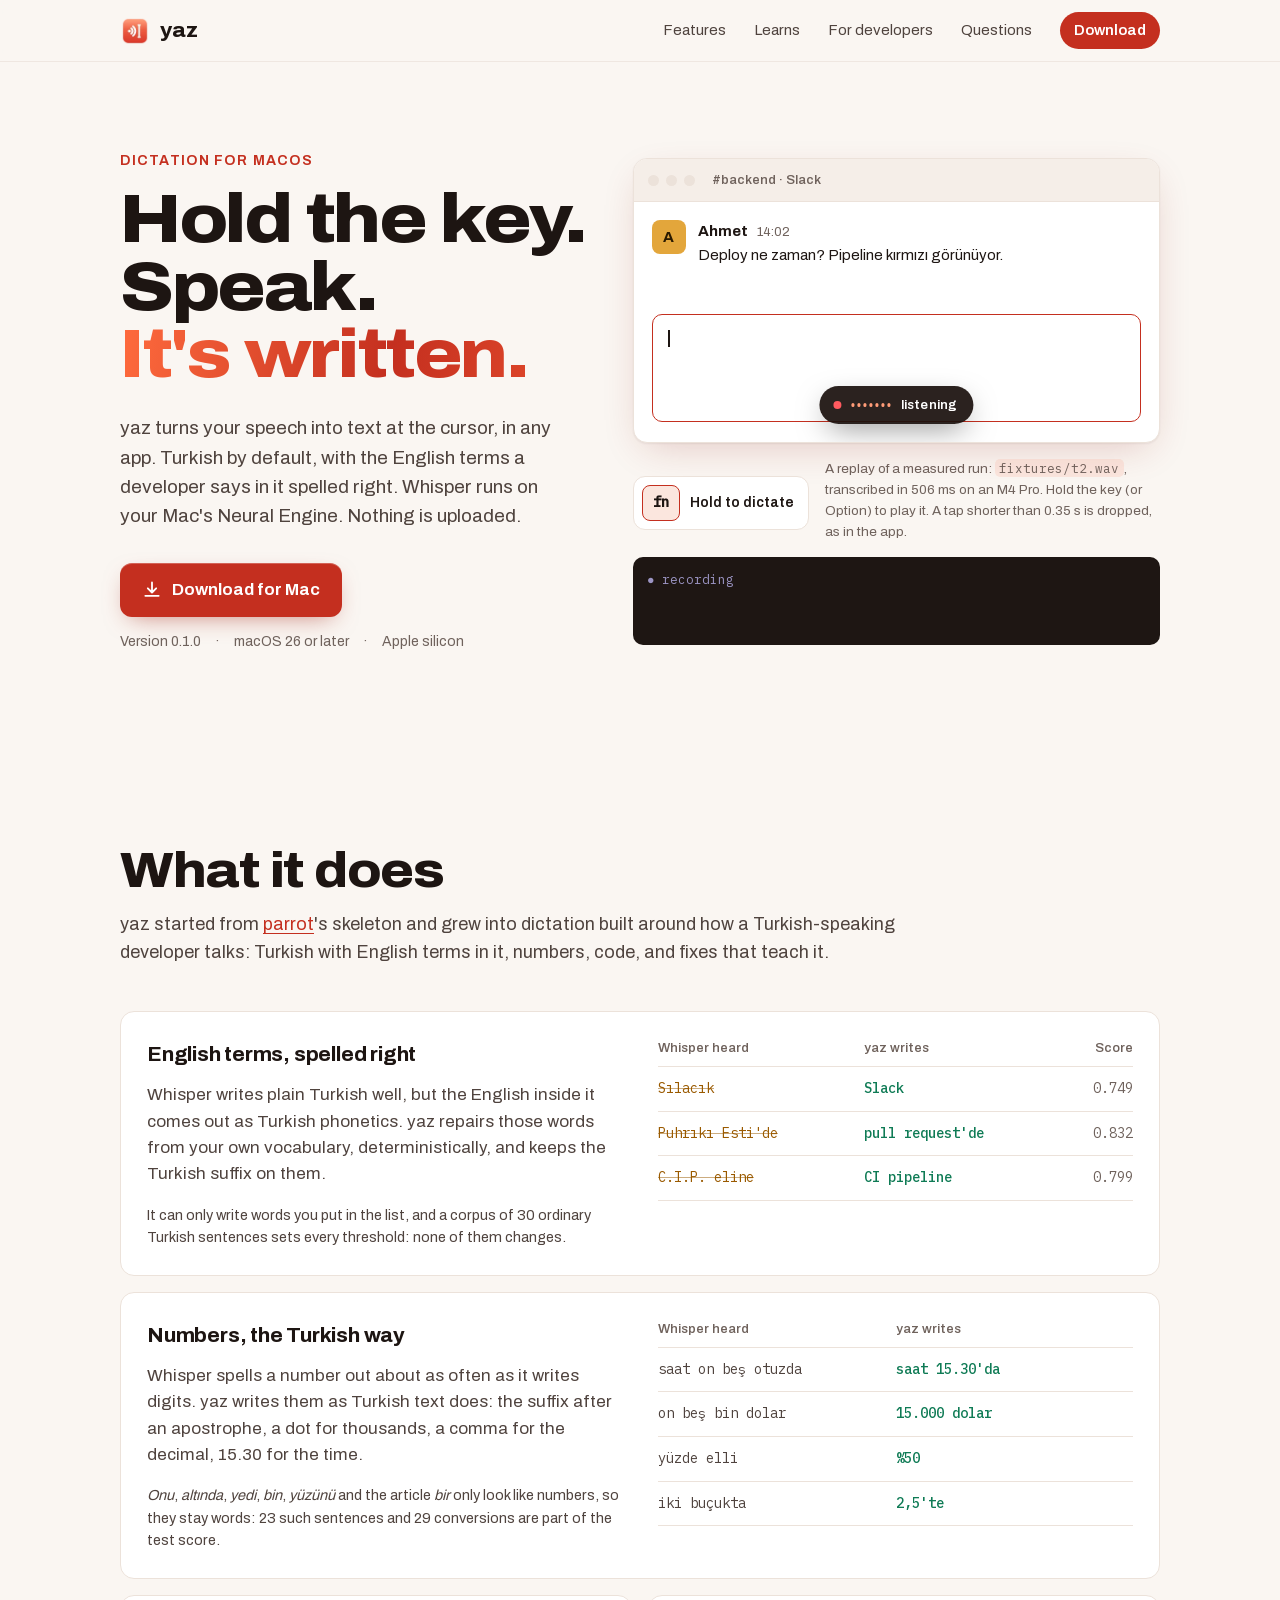
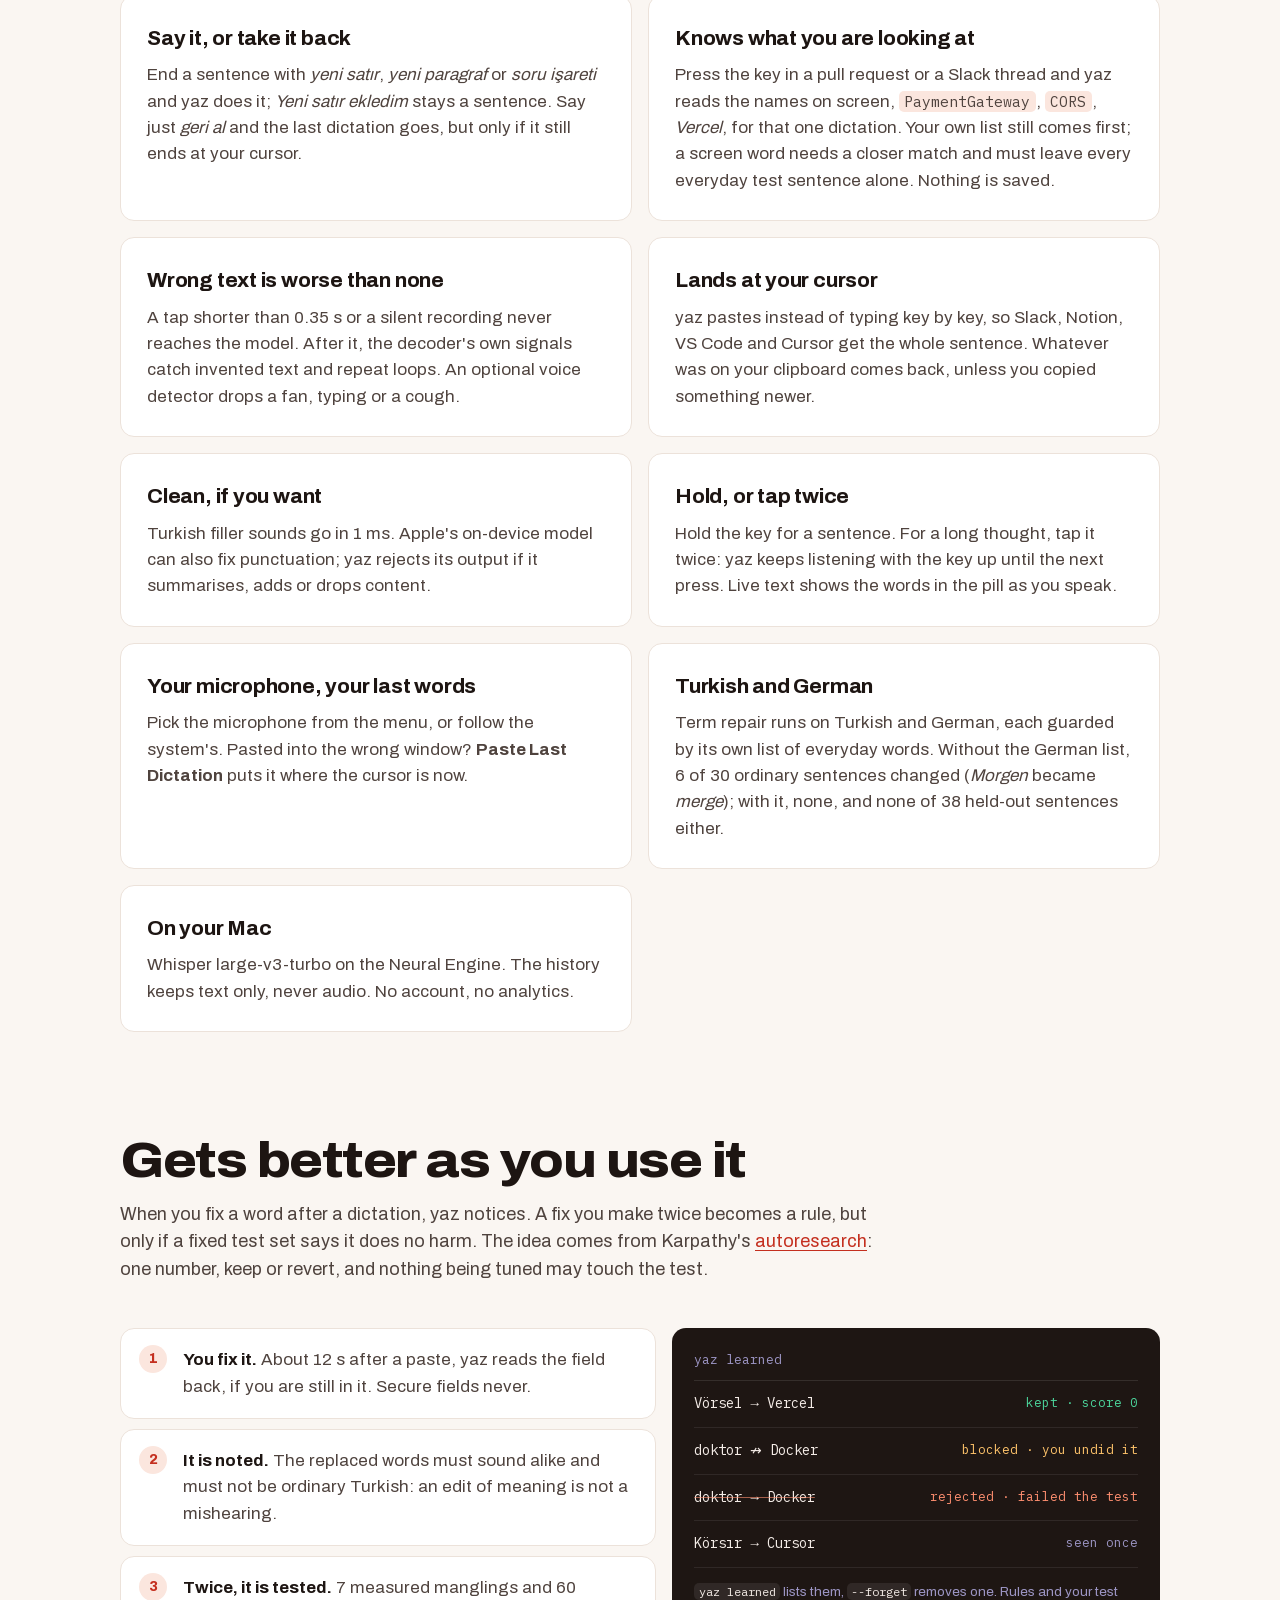
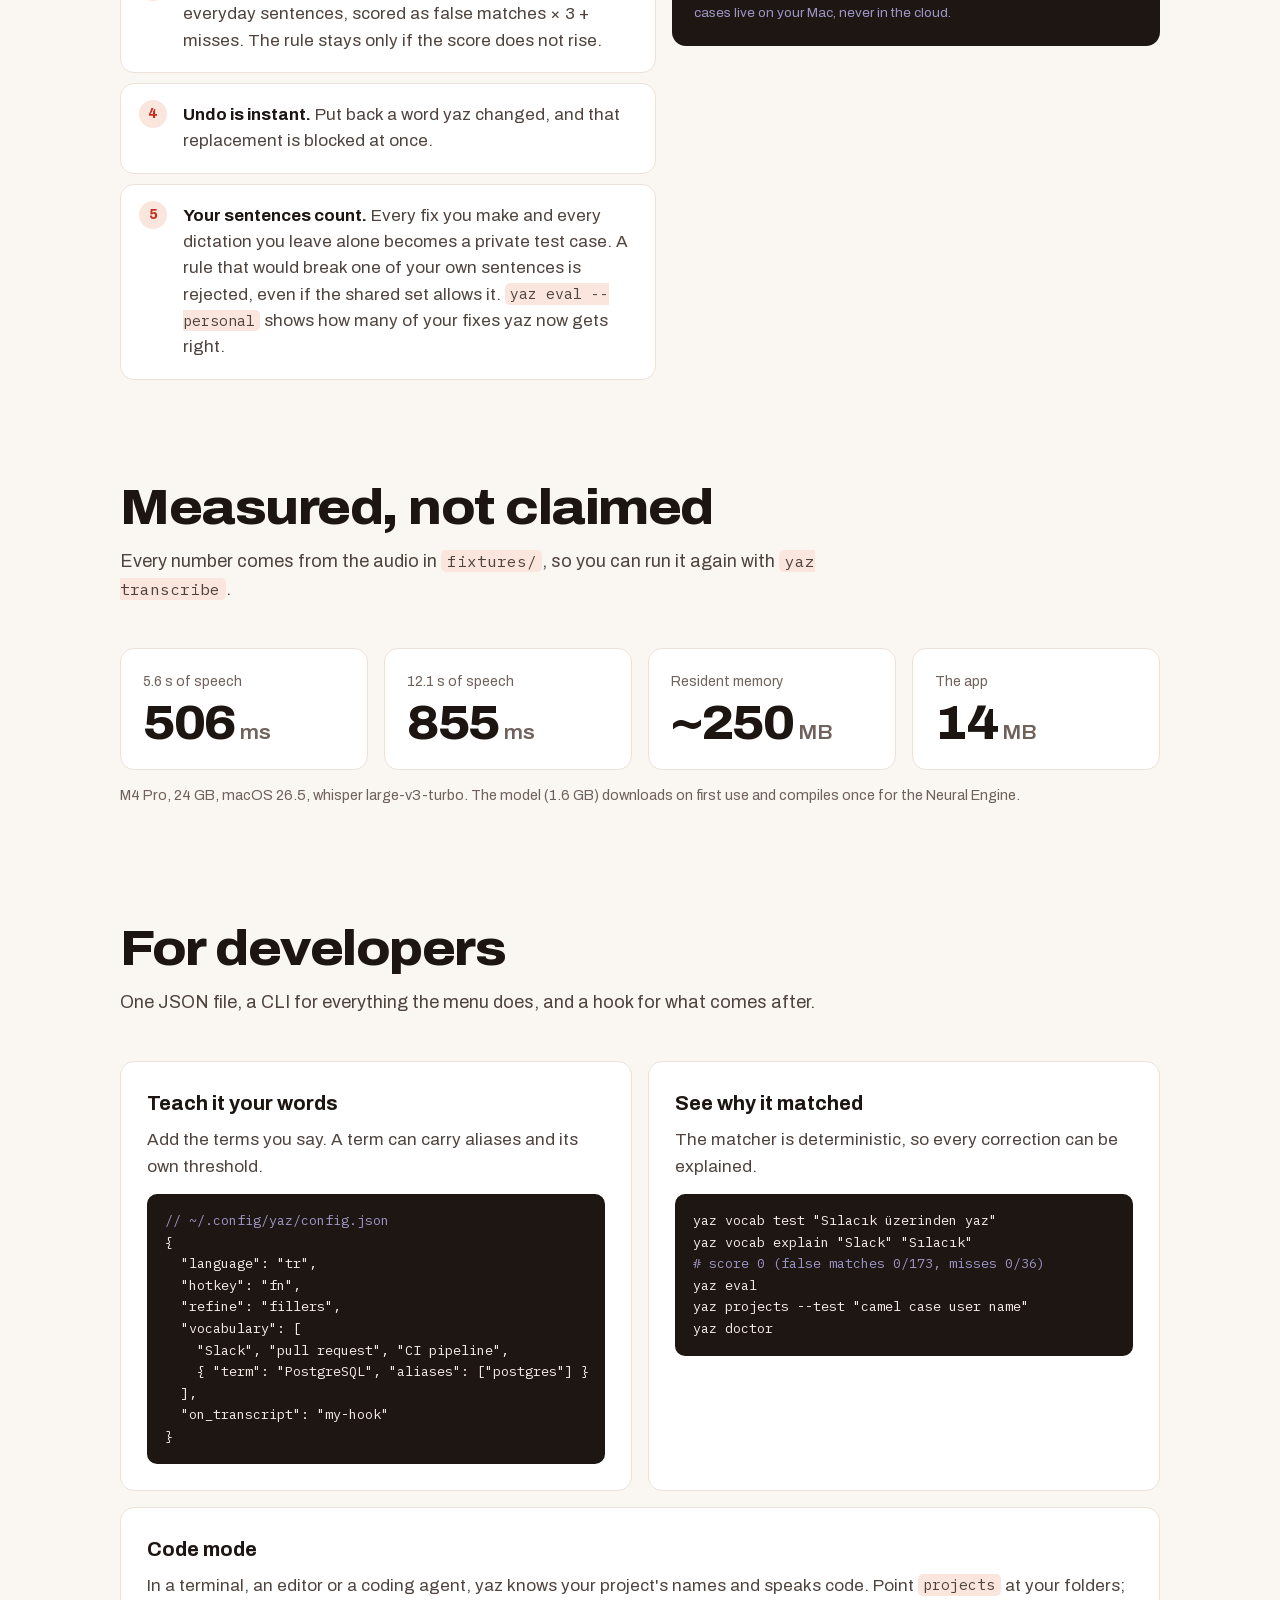
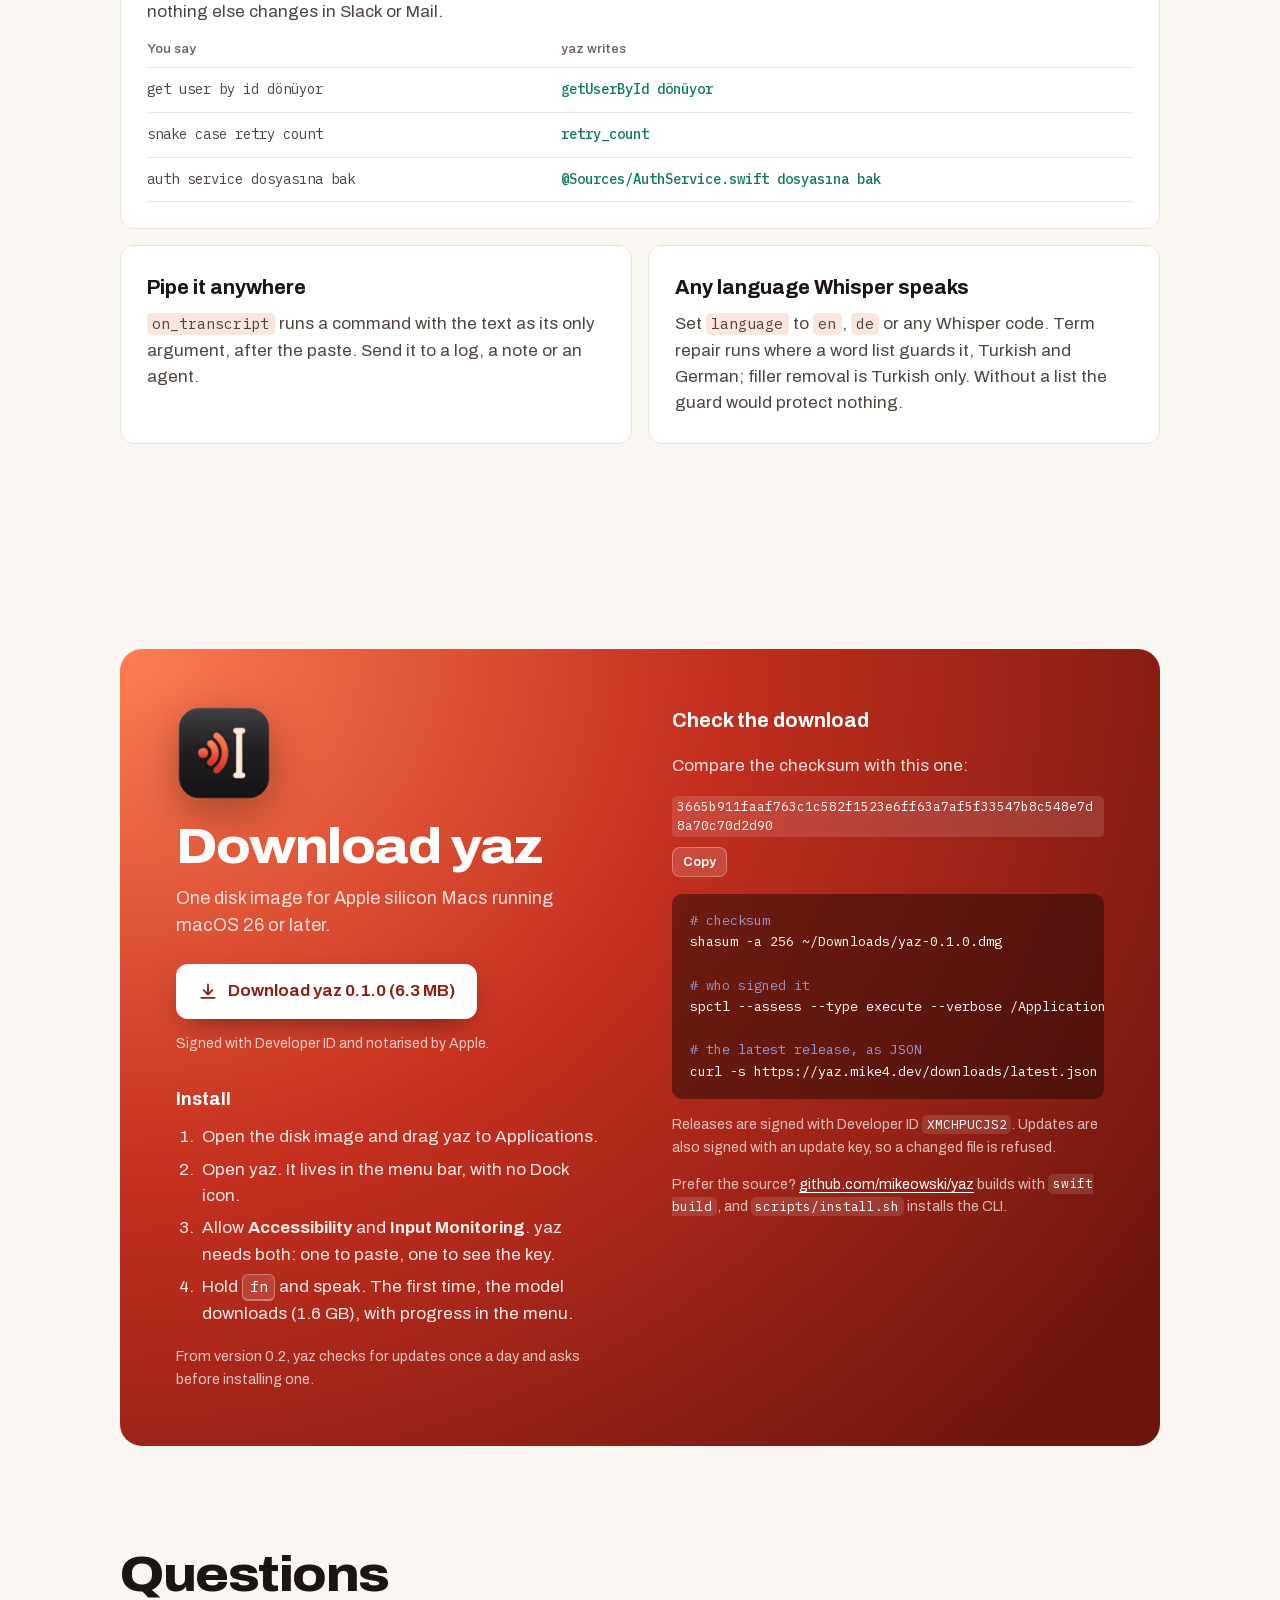
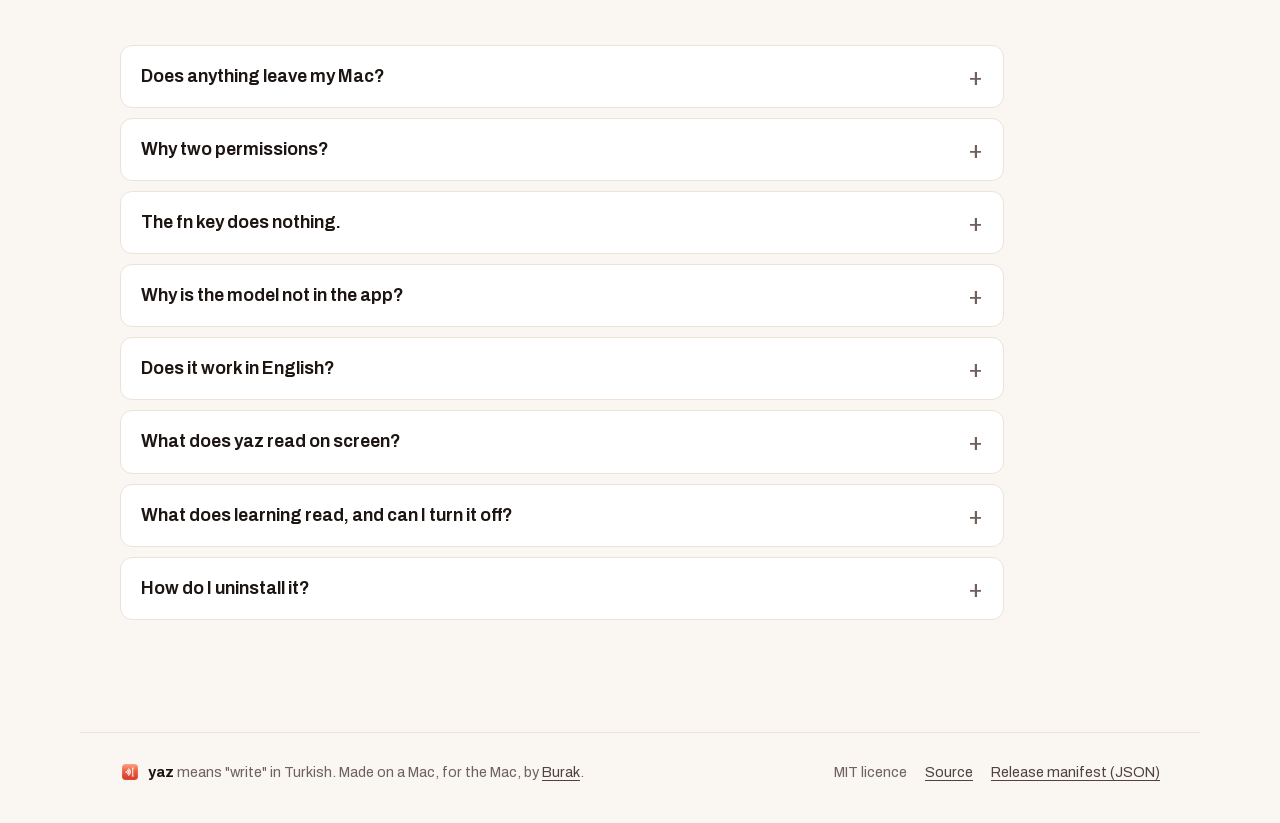
==== commit 45d80186: "Voice commands: yeni satır, soru işareti, geri al Inline commands count only at the end of a sentenc" ====
--- a/site/index.html
+++ b/site/index.html
@@ -143,6 +143,11 @@
         </article>
 
         <article class="feature">
+          <h3>Say it, or take it back</h3>
+          <p>End a sentence with <i>yeni satır</i>, <i>yeni paragraf</i> or <i>soru işareti</i> and yaz does it; <i>Yeni satır ekledim</i> stays a sentence. Say just <i>geri al</i> and the last dictation goes, but only if it still ends at your cursor.</p>
+        </article>
+
+        <article class="feature">
           <h3>Knows what you are looking at</h3>
           <p>Press the key in a pull request or a Slack thread and yaz reads the names on screen, <code>PaymentGateway</code>, <code>CORS</code>, <i>Vercel</i>, for that one dictation. Your own list still comes first; a screen word needs a closer match and must leave every everyday test sentence alone. Nothing is saved.</p>
         </article>
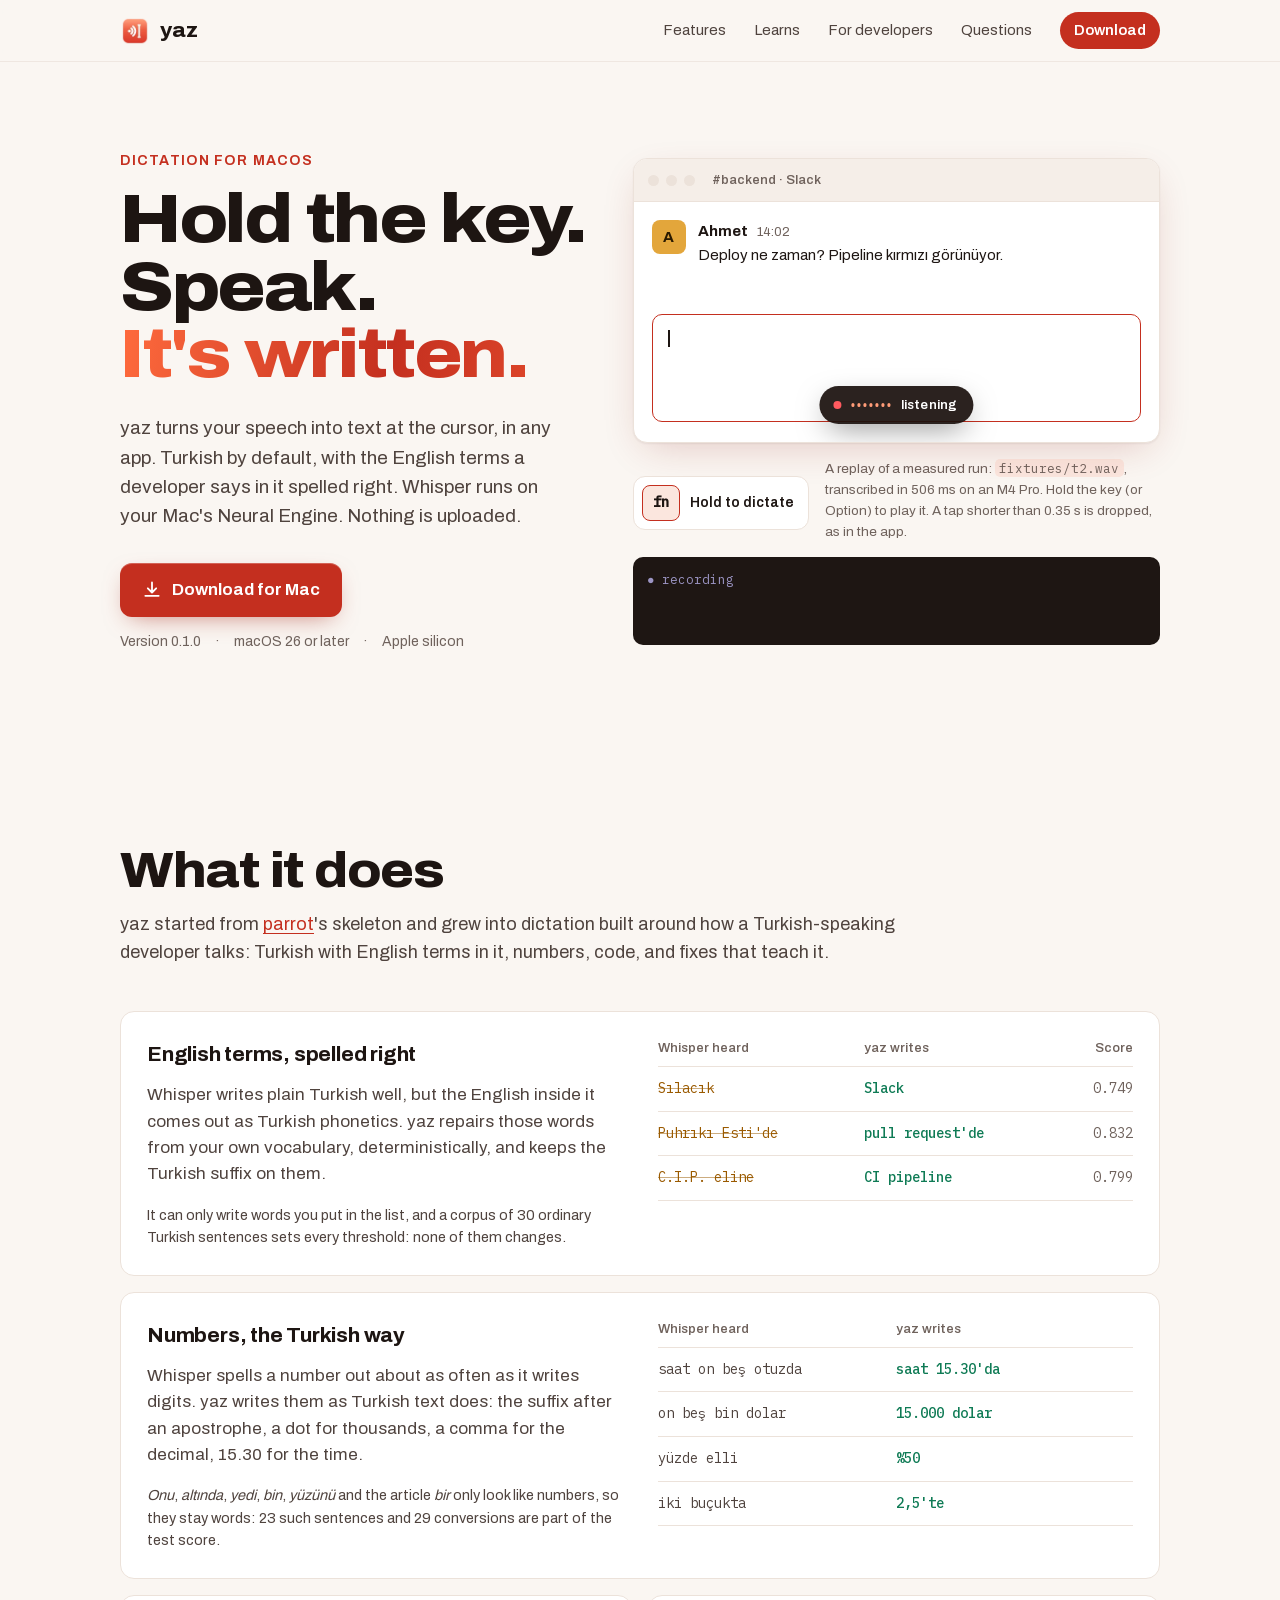
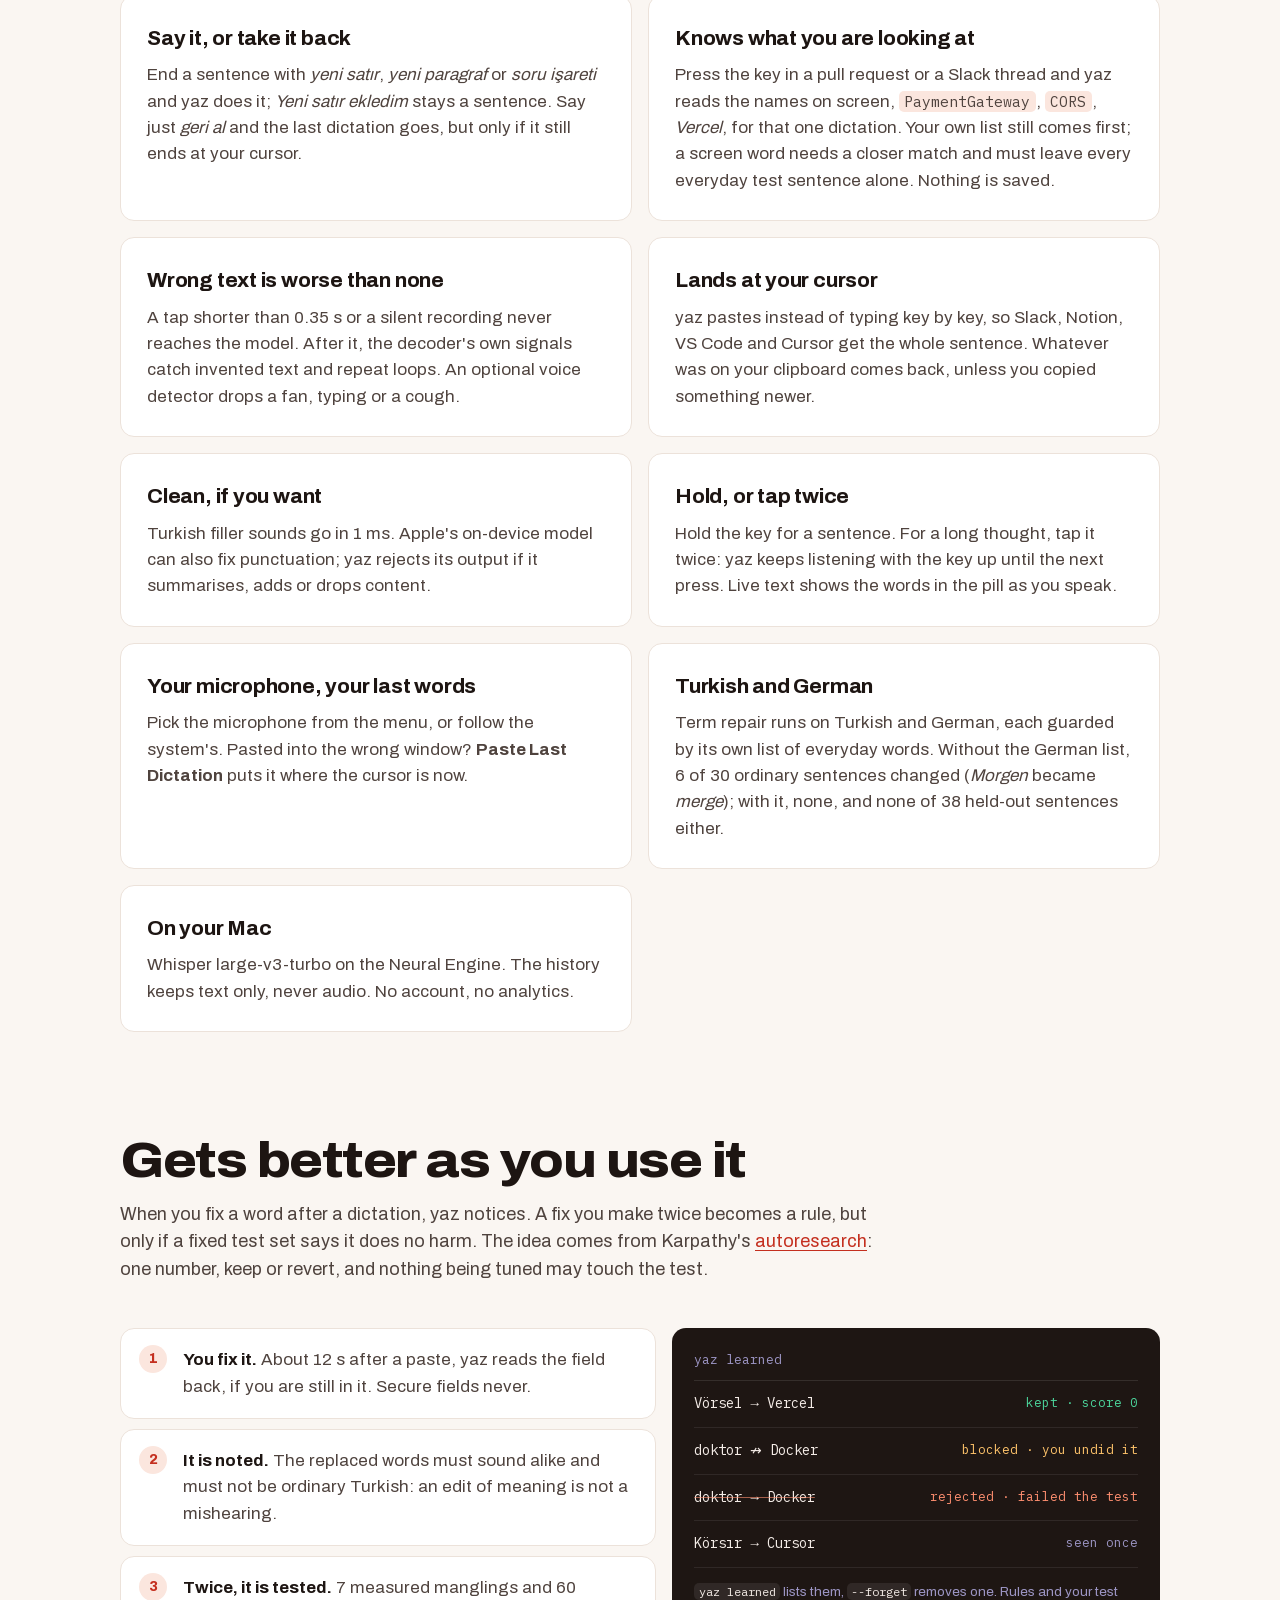
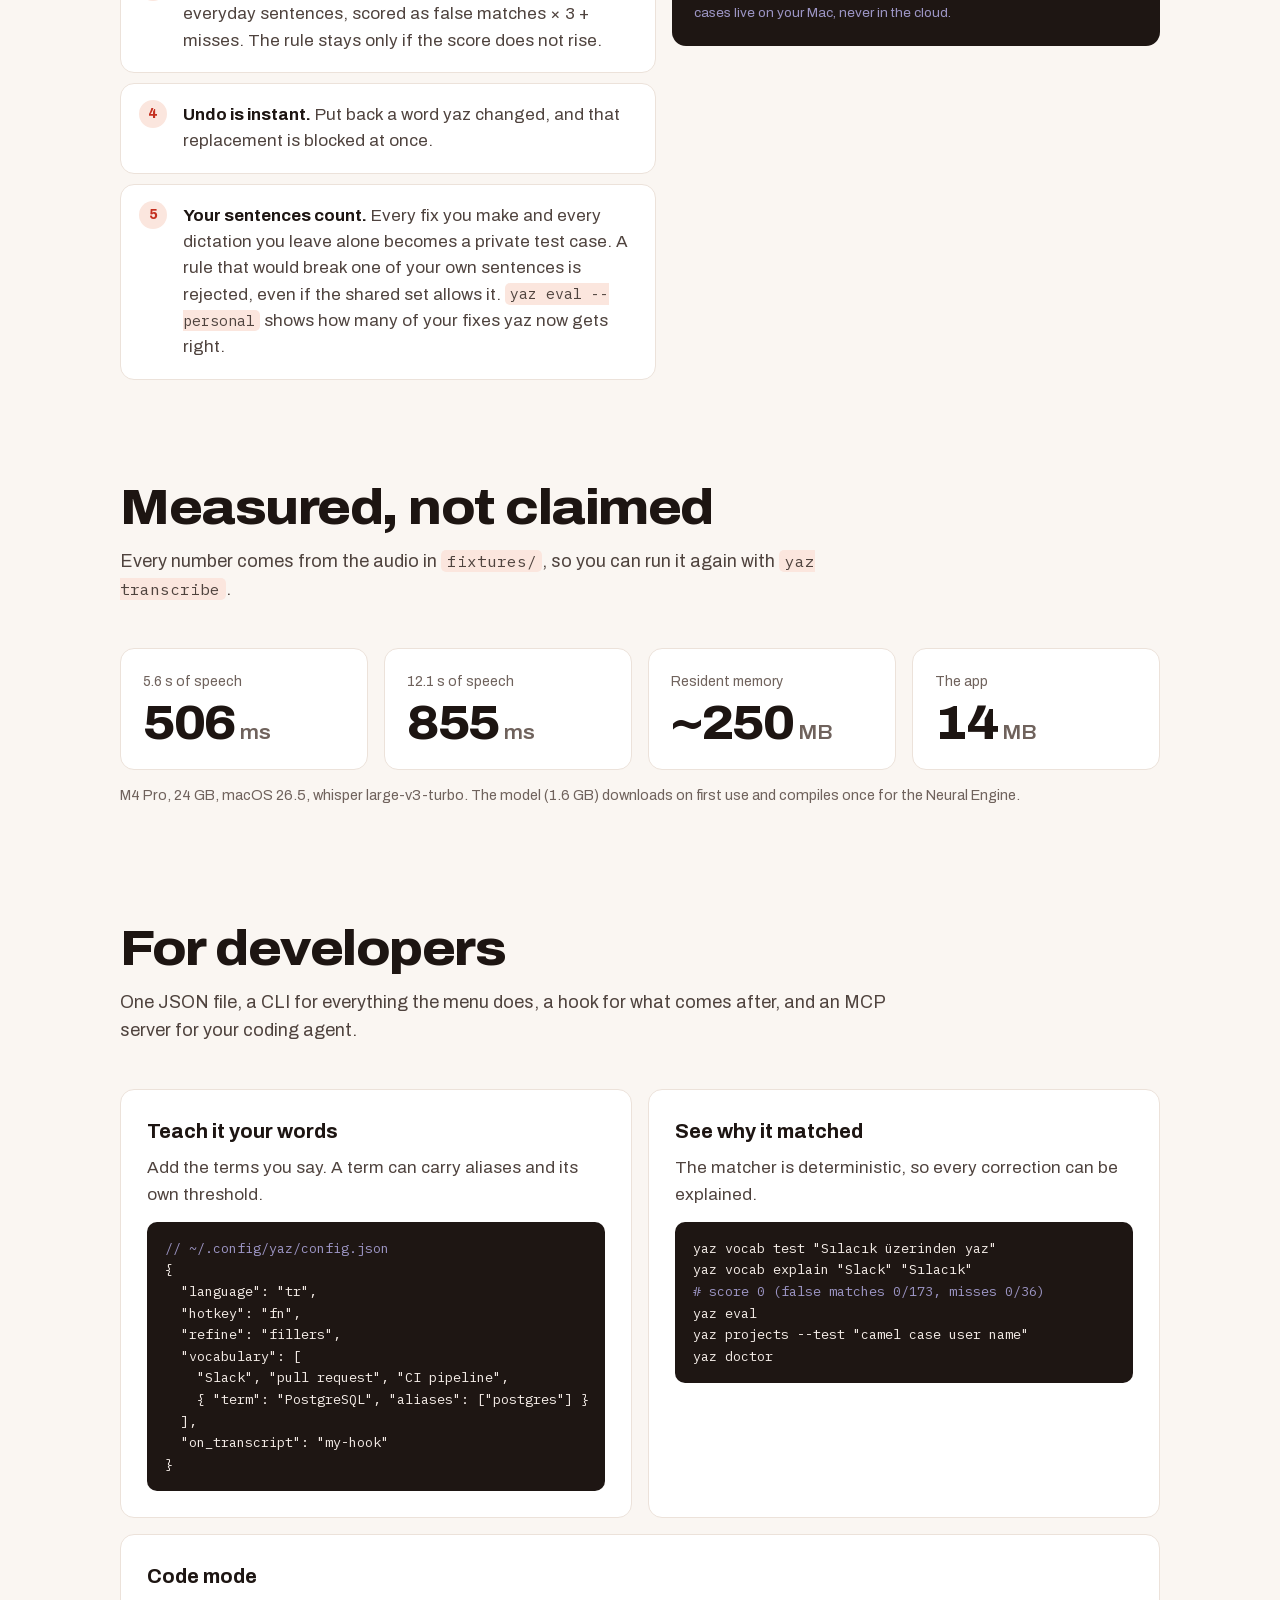
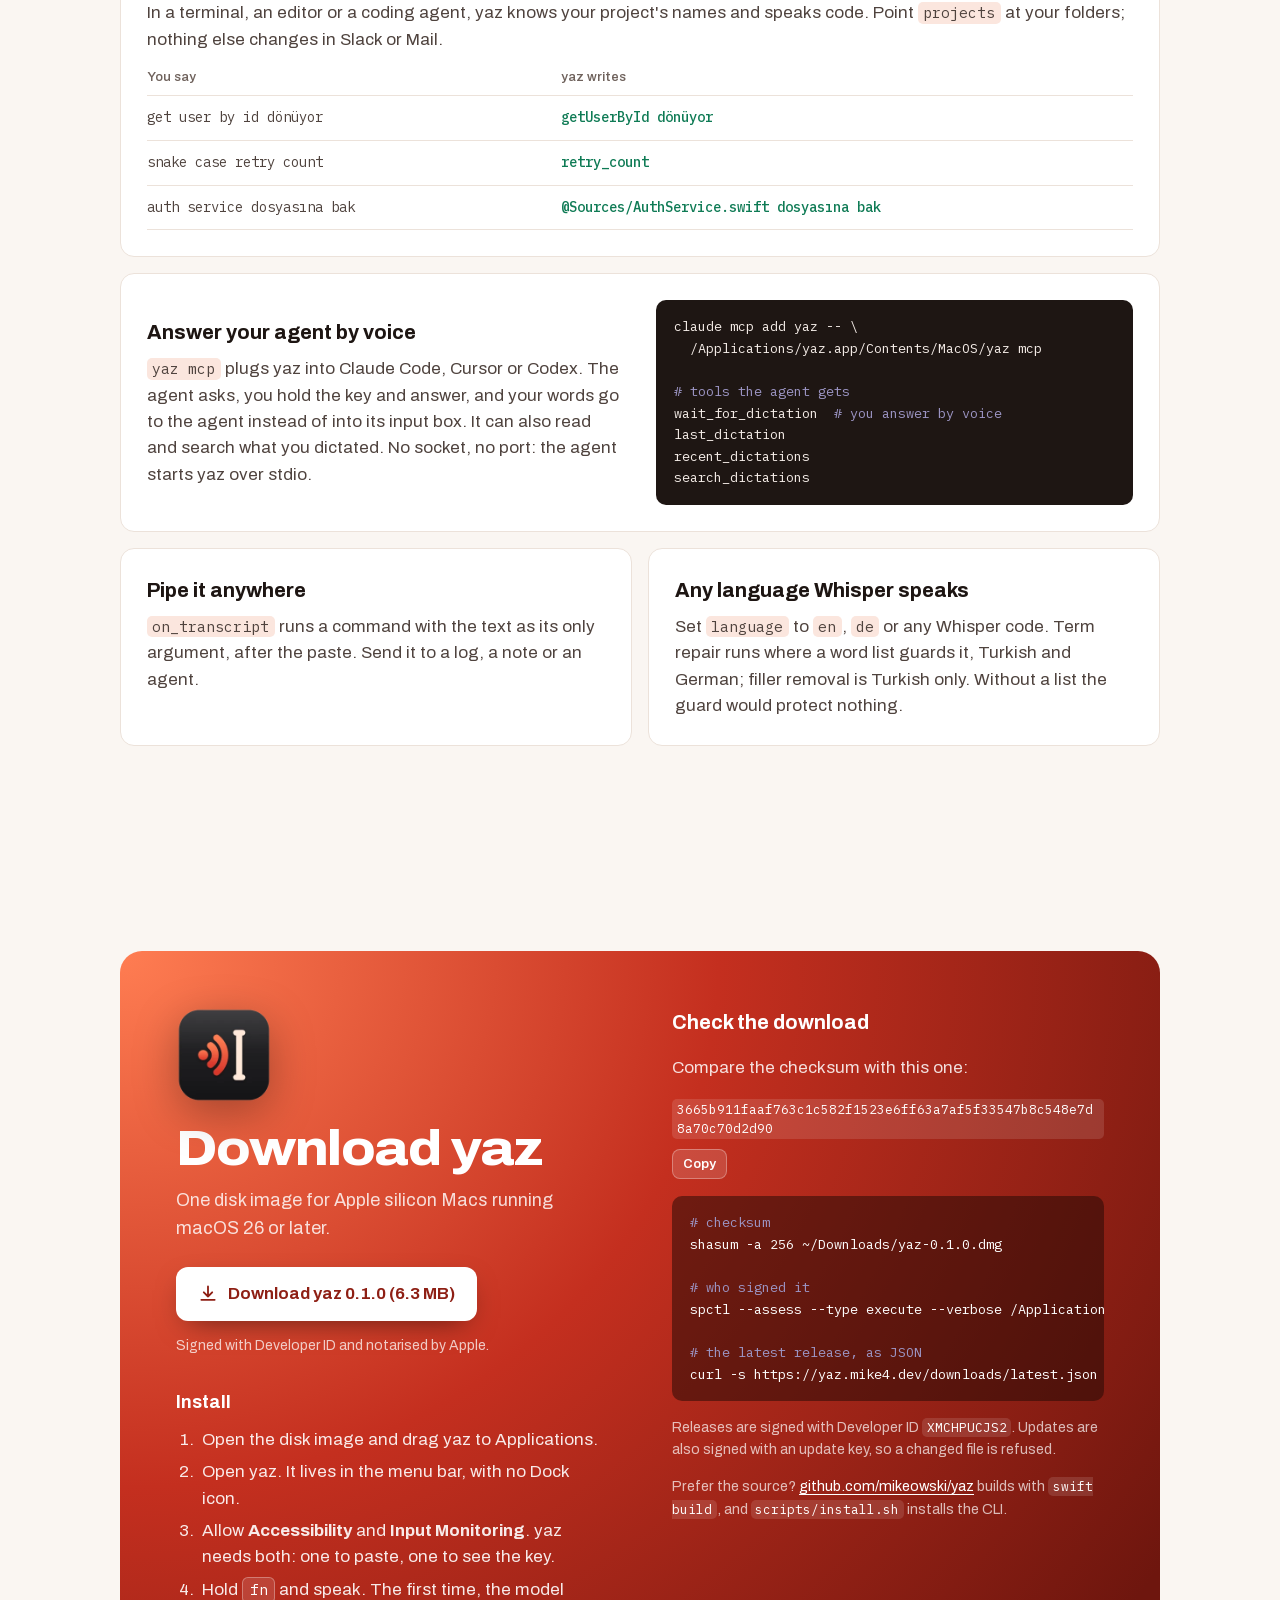
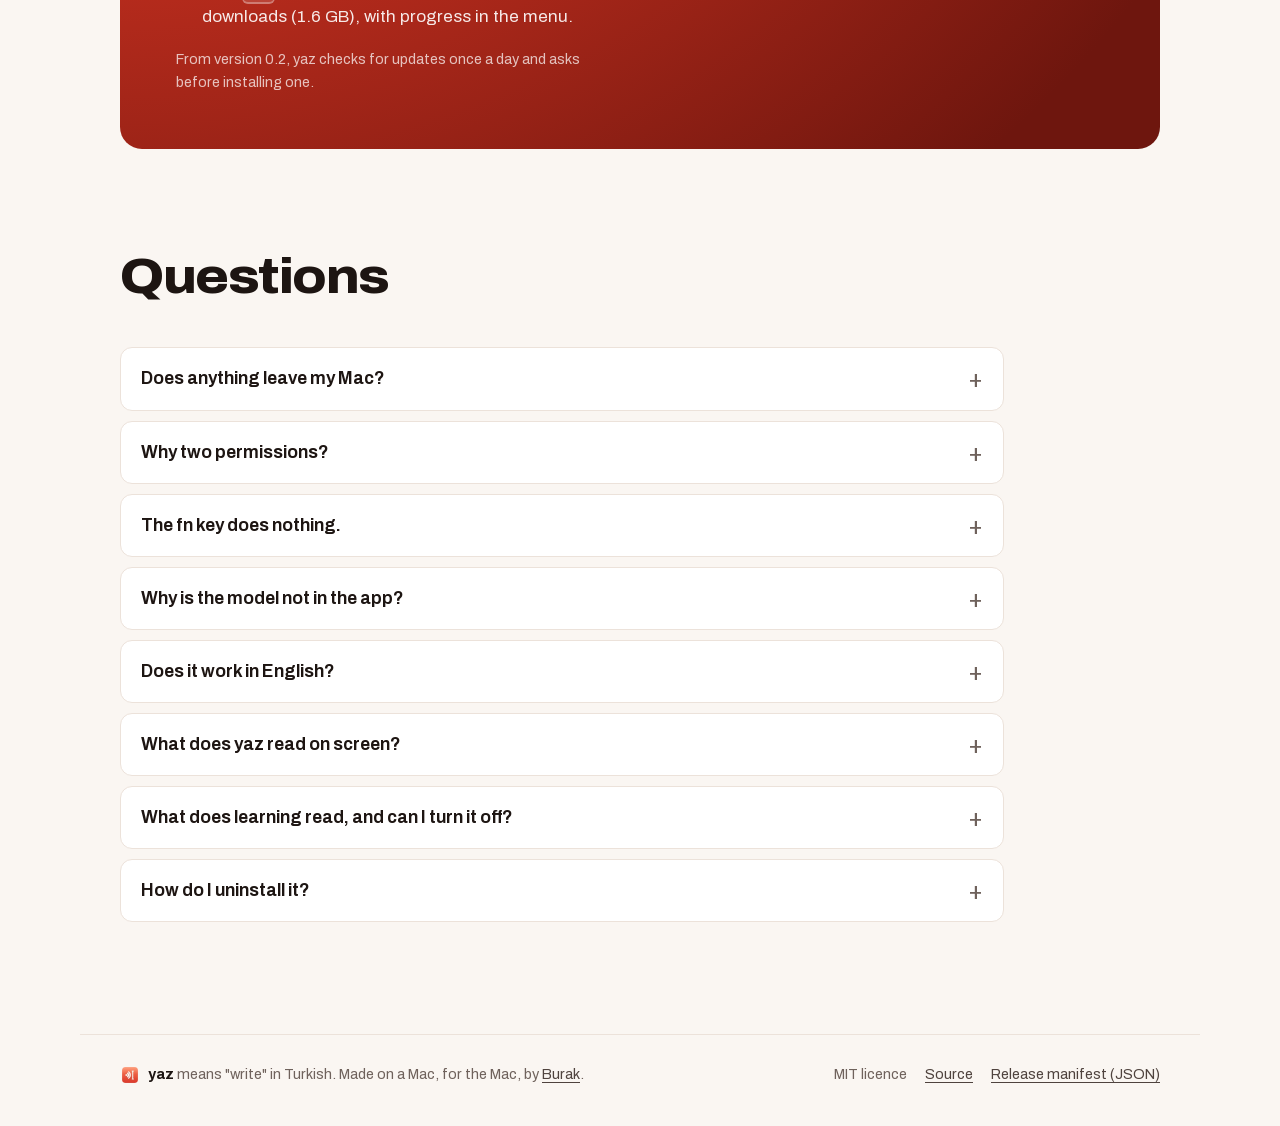
==== commit 7818e3ac: "yaz mcp: dictation for coding agents A Model Context Protocol server over stdio. wait_for_dictation " ====
--- a/site/index.html
+++ b/site/index.html
@@ -232,7 +232,7 @@
     <section class="section section-dev" id="developers" aria-labelledby="dev-title">
       <div class="section-head">
         <h2 id="dev-title">For developers</h2>
-        <p>One JSON file, a CLI for everything the menu does, and a hook for what comes after.</p>
+        <p>One JSON file, a CLI for everything the menu does, a hook for what comes after, and an MCP server for your coding agent.</p>
       </div>
 
       <div class="dev-grid">
@@ -276,6 +276,21 @@
           </table>
         </div>
 
+        <div class="dev-block dev-block-wide dev-block-agent">
+          <div>
+            <h3>Answer your agent by voice</h3>
+            <p><code>yaz mcp</code> plugs yaz into Claude Code, Cursor or Codex. The agent asks, you hold the key and answer, and your words go to the agent instead of into its input box. It can also read and search what you dictated. No socket, no port: the agent starts yaz over stdio.</p>
+          </div>
+          <pre class="code" tabindex="0" aria-label="Adding yaz to Claude Code"><code>claude mcp add yaz -- \
+  /Applications/yaz.app/Contents/MacOS/yaz mcp
+
+<span class="c"># tools the agent gets</span>
+wait_for_dictation  <span class="c"># you answer by voice</span>
+last_dictation
+recent_dictations
+search_dictations</code></pre>
+        </div>
+
         <div class="dev-block">
           <h3>Pipe it anywhere</h3>
           <p><code>on_transcript</code> runs a command with the text as its only argument, after the paste. Send it to a log, a note or an agent.</p>
--- a/site/styles.css
+++ b/site/styles.css
@@ -395,3 +395,5 @@
 .repairs-code td:last-child, .repairs-code th:last-child { text-align: left; color: var(--fix); padding-right: 0; }
 .repairs-code th:last-child { color: var(--muted); }
 .repairs-code td:first-child { width: 42%; }
+.dev-block-agent { display: grid; grid-template-columns: minmax(0, 1fr) minmax(0, 1fr); gap: 8px 32px; align-items: center; }
+@media (max-width: 860px) { .dev-block-agent { grid-template-columns: 1fr; } }
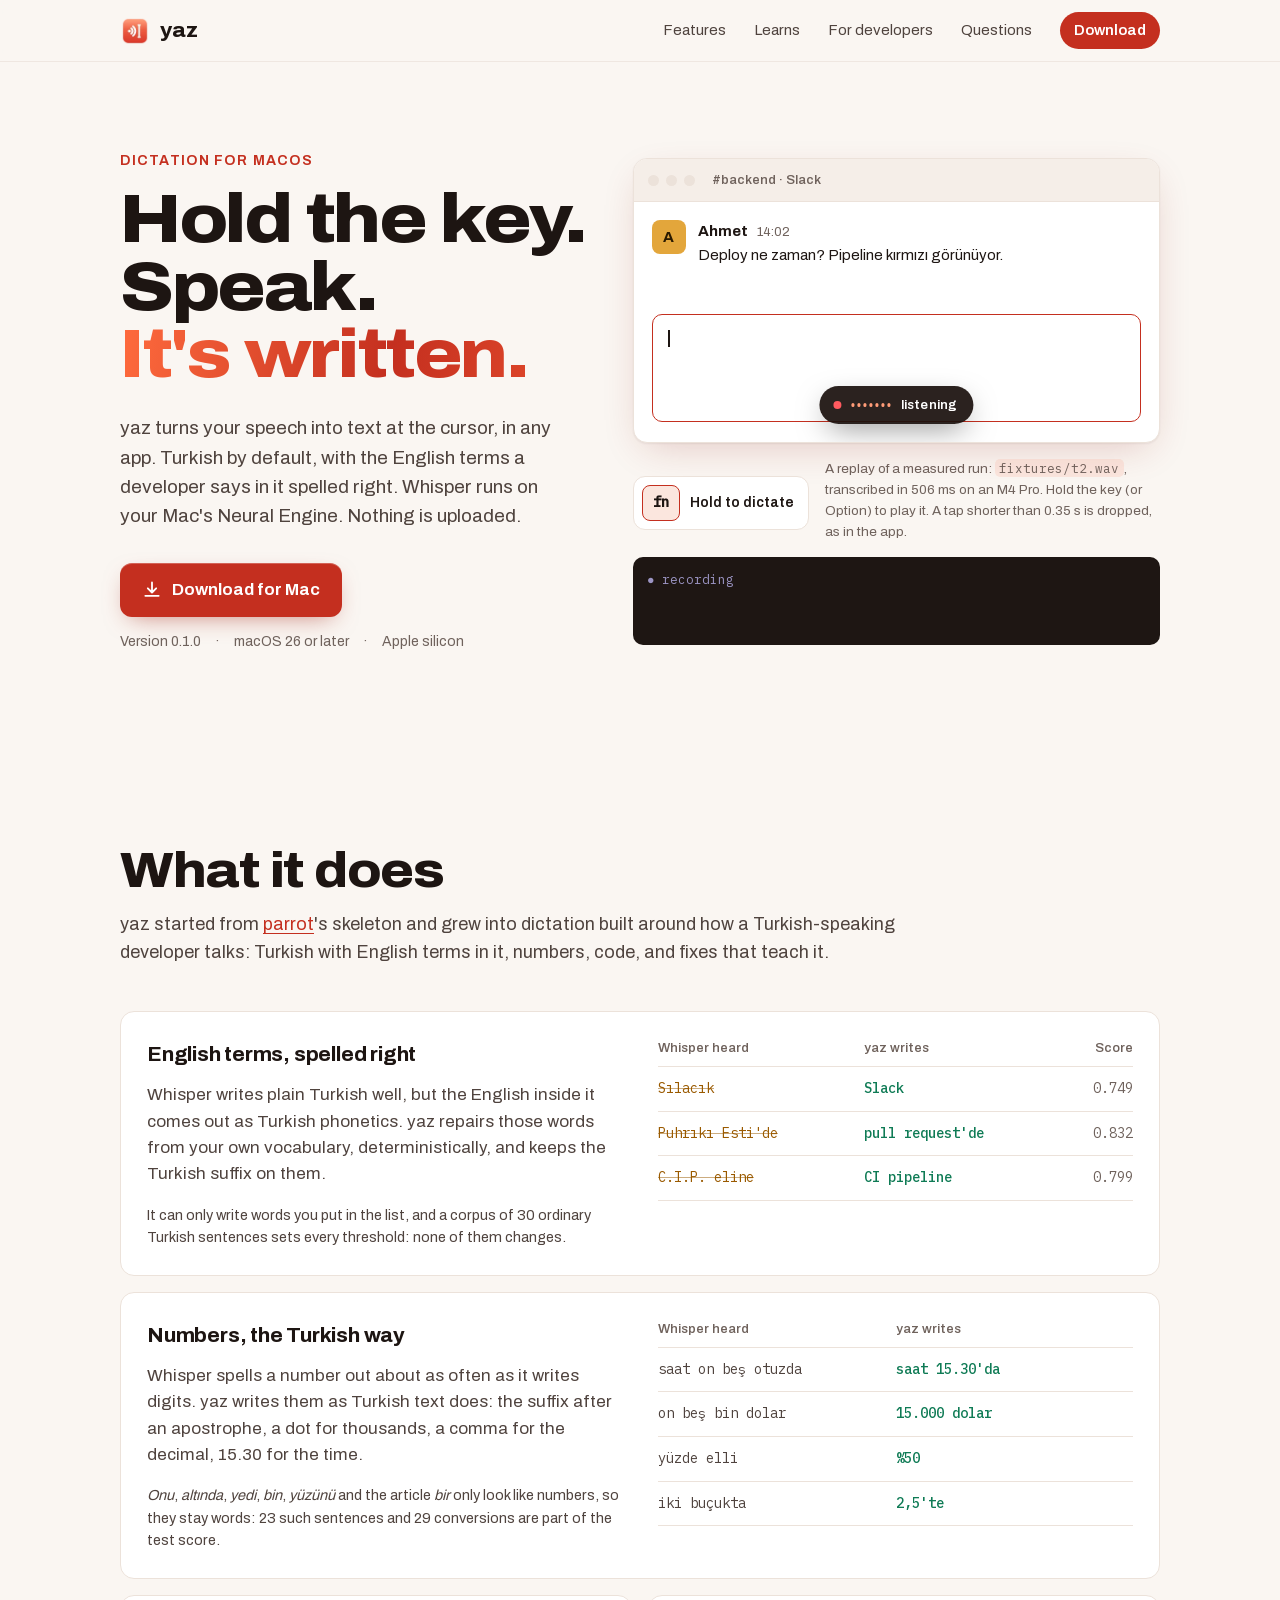
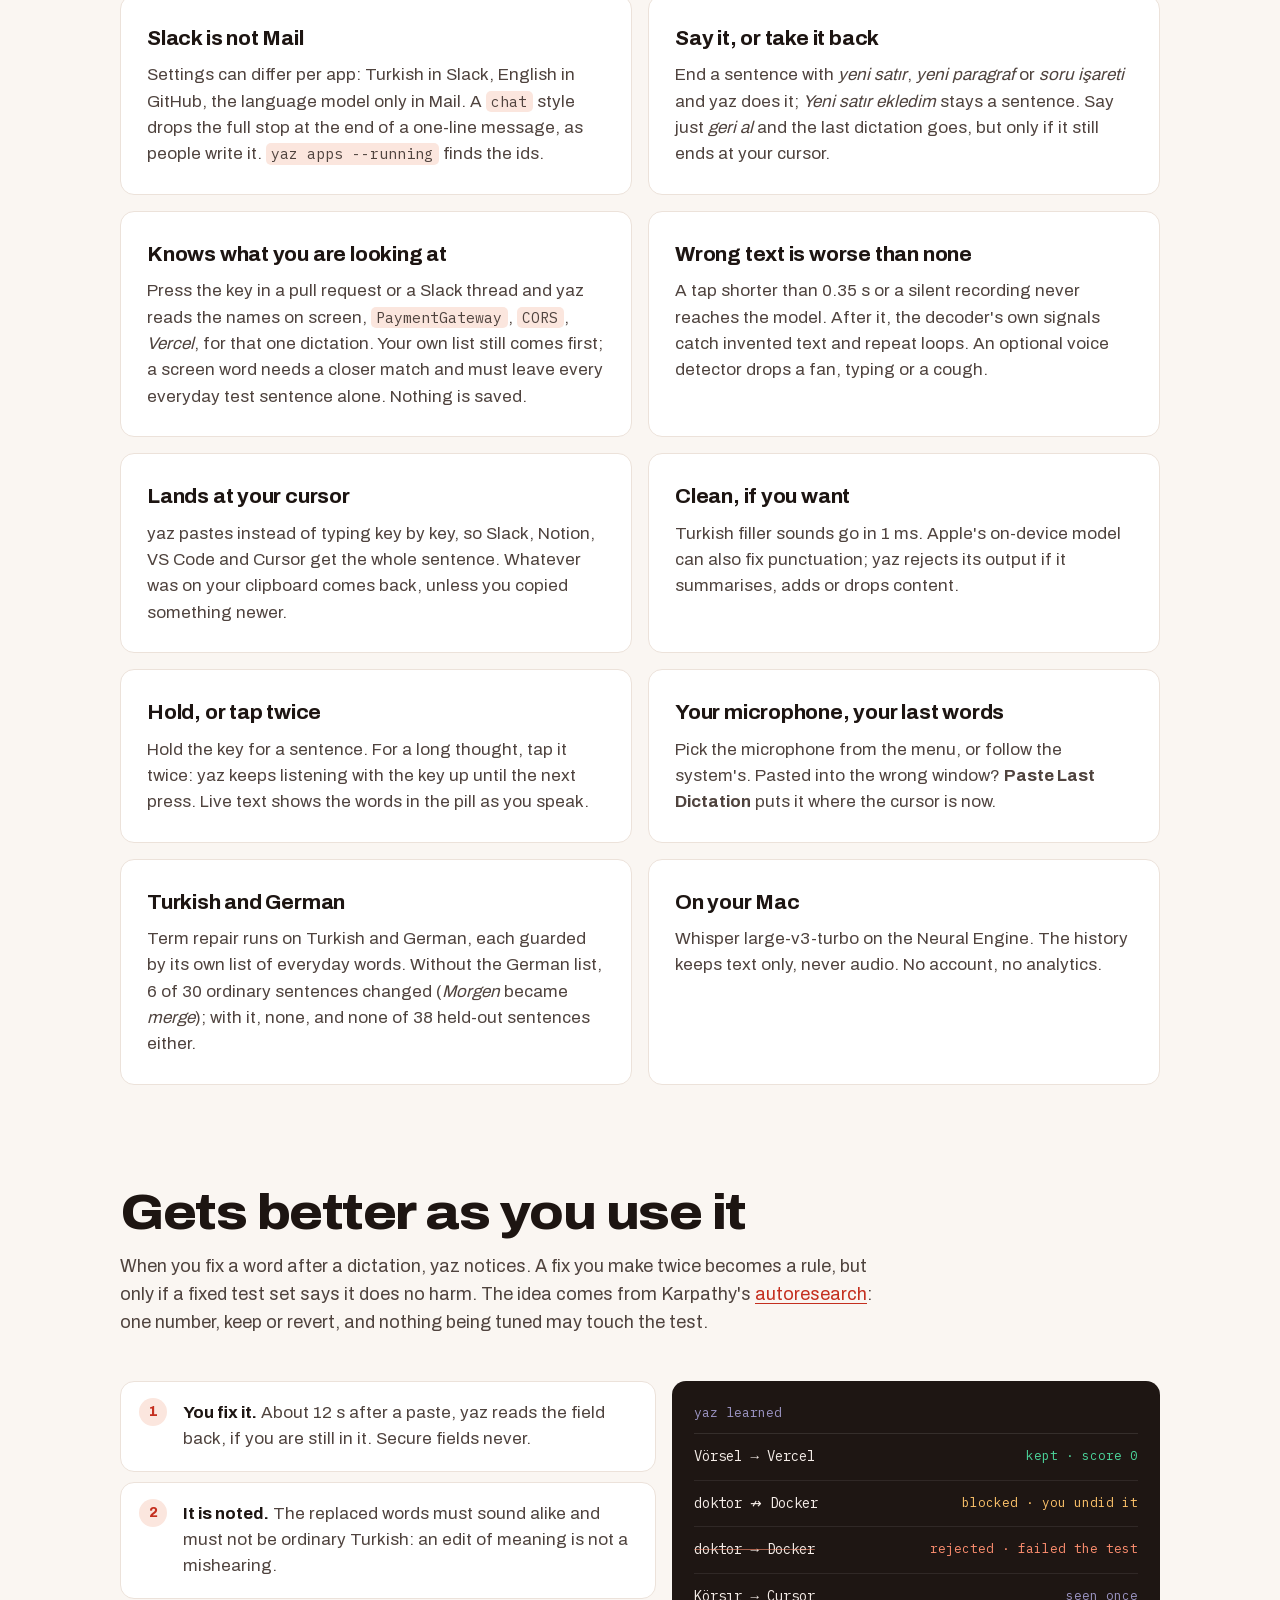
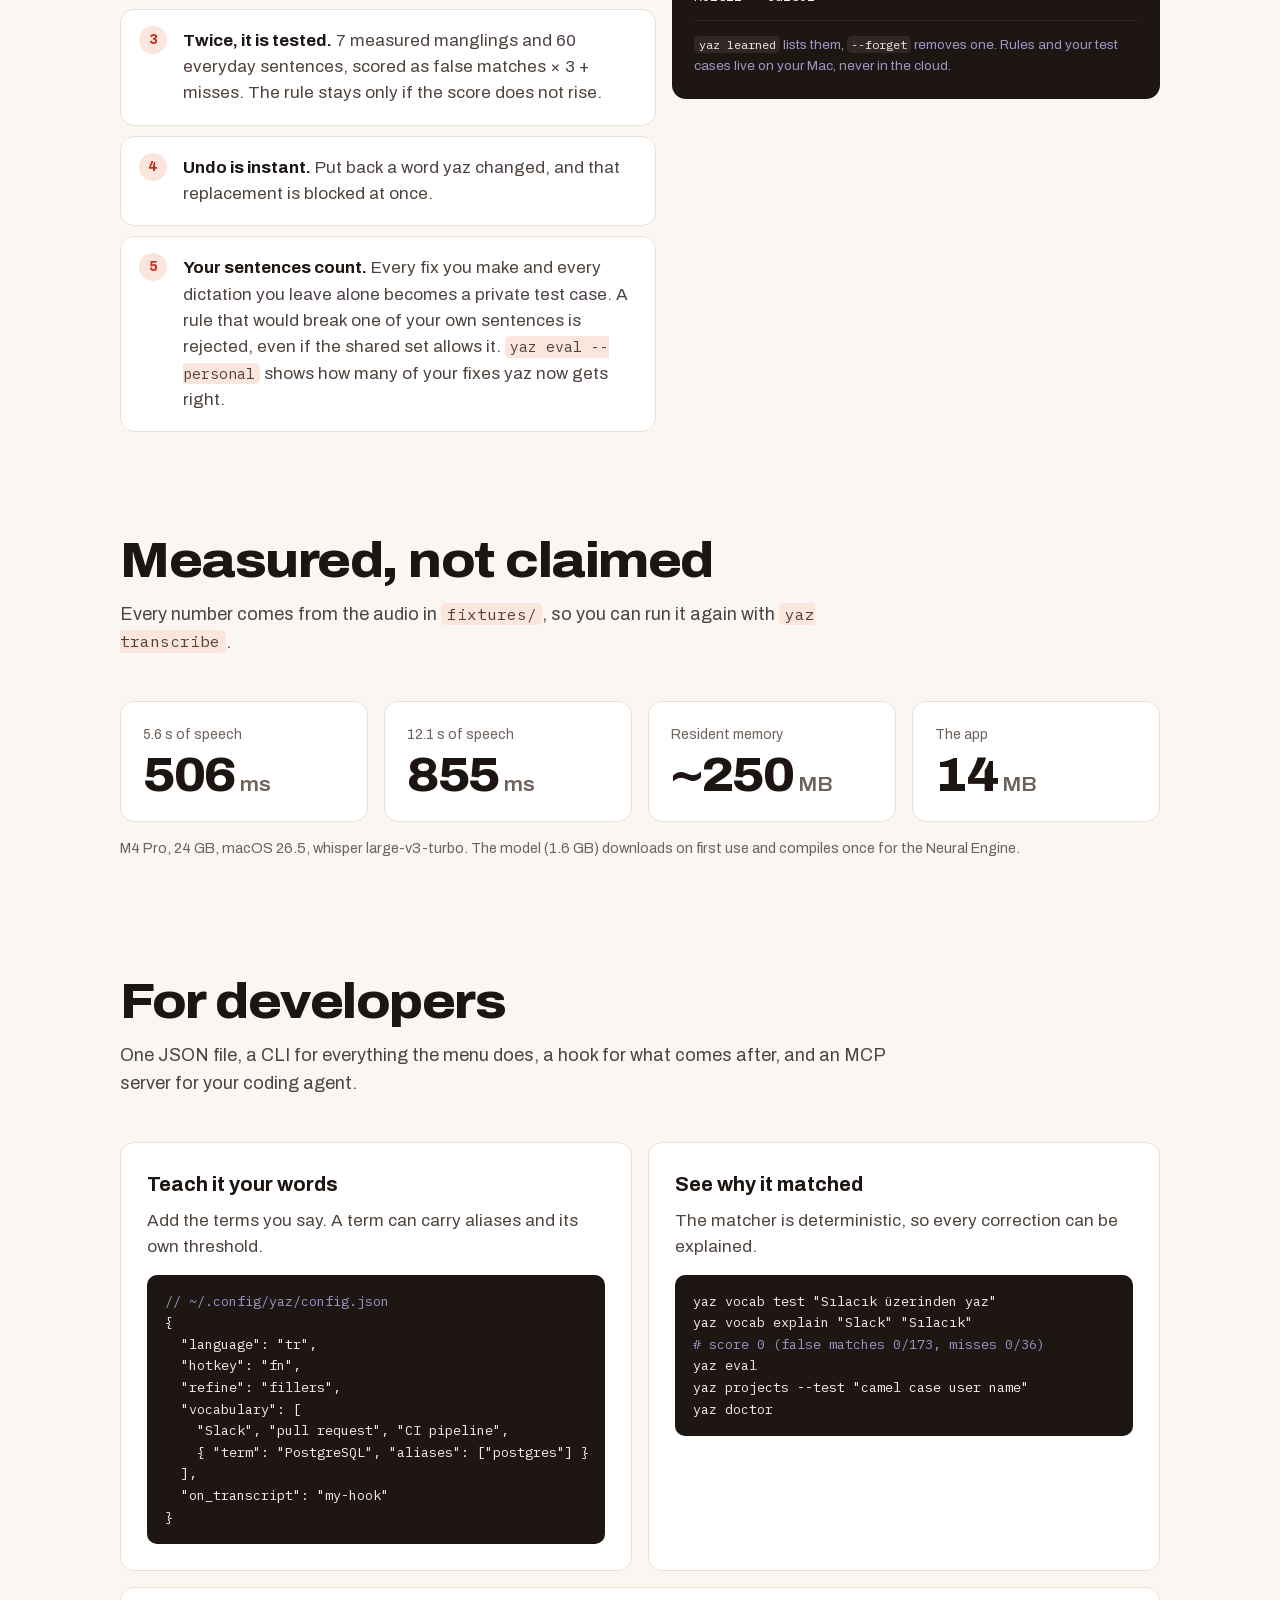
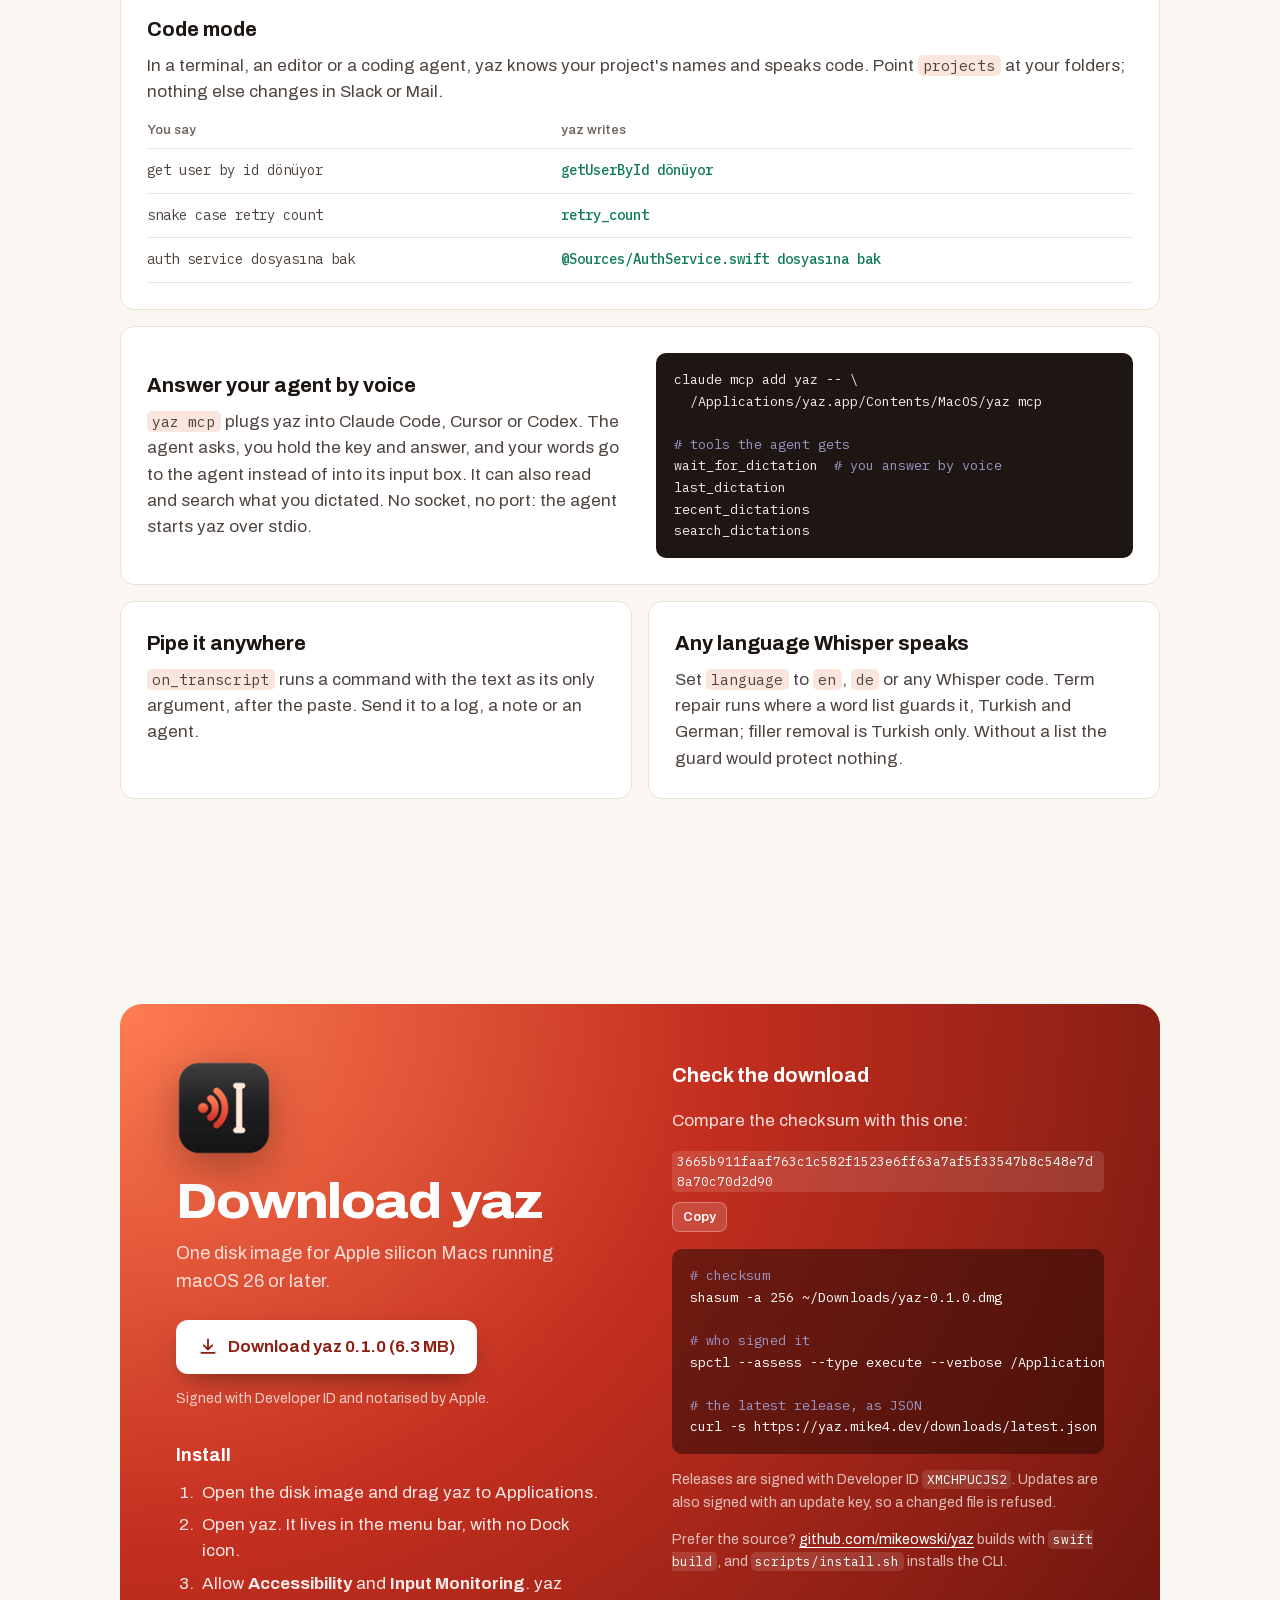
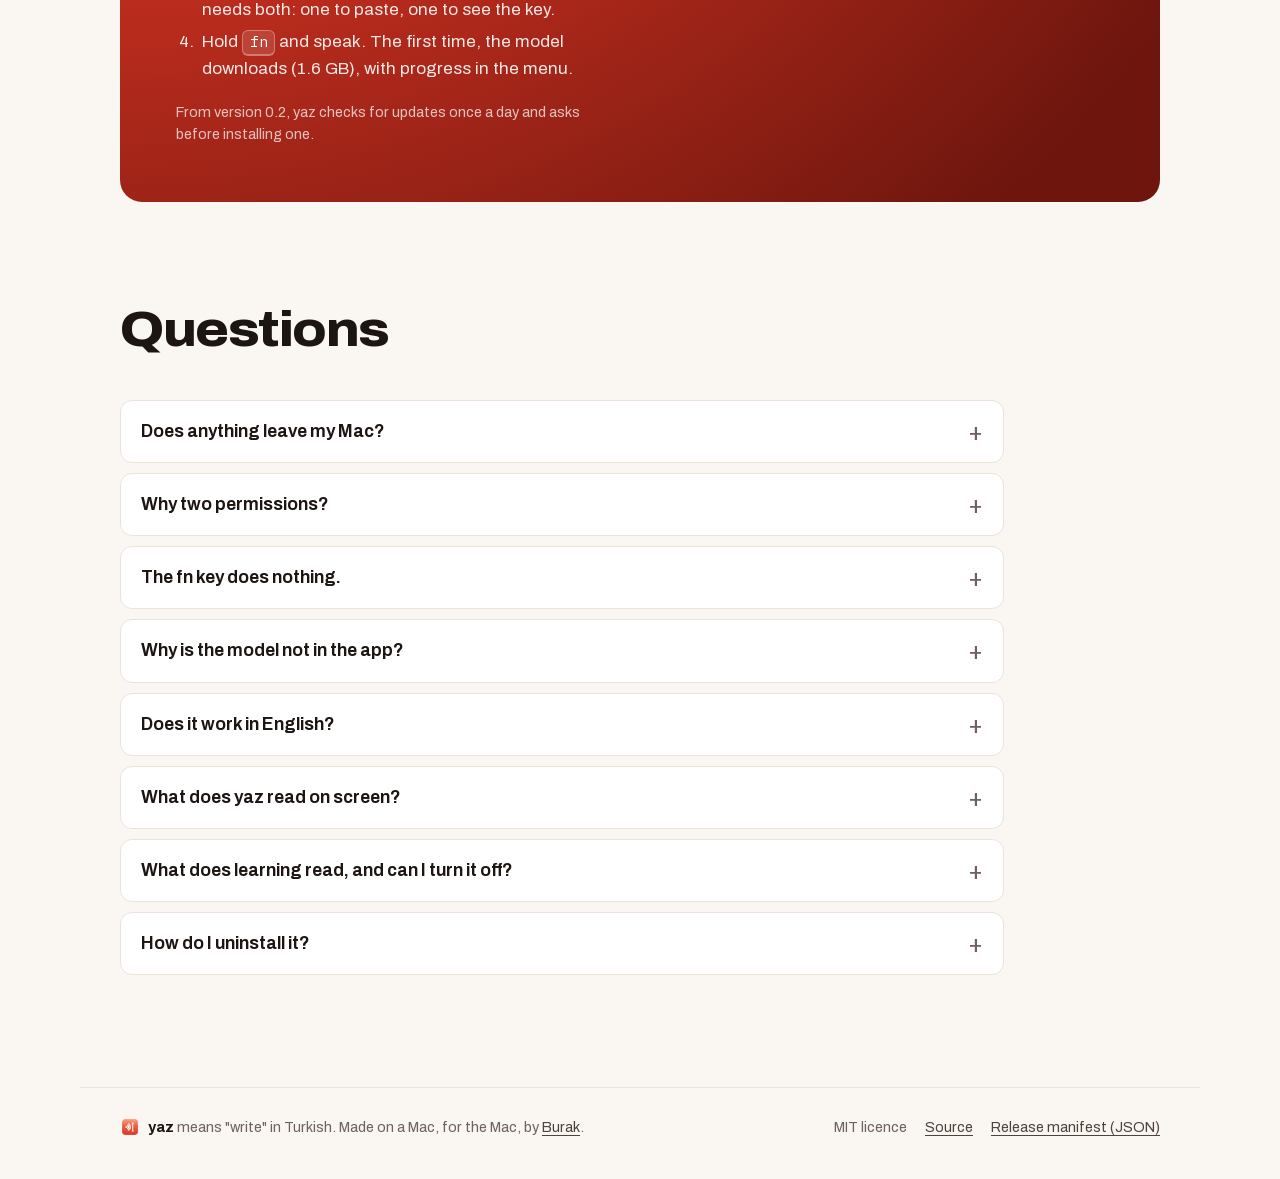
==== commit 616a2eba: "Per-app settings: apps profiles and a chat style Under apps in the config, by bundle id: language (W" ====
--- a/site/index.html
+++ b/site/index.html
@@ -143,6 +143,11 @@
         </article>
 
         <article class="feature">
+          <h3>Slack is not Mail</h3>
+          <p>Settings can differ per app: Turkish in Slack, English in GitHub, the language model only in Mail. A <code>chat</code> style drops the full stop at the end of a one-line message, as people write it. <code>yaz apps --running</code> finds the ids.</p>
+        </article>
+
+        <article class="feature">
           <h3>Say it, or take it back</h3>
           <p>End a sentence with <i>yeni satır</i>, <i>yeni paragraf</i> or <i>soru işareti</i> and yaz does it; <i>Yeni satır ekledim</i> stays a sentence. Say just <i>geri al</i> and the last dictation goes, but only if it still ends at your cursor.</p>
         </article>
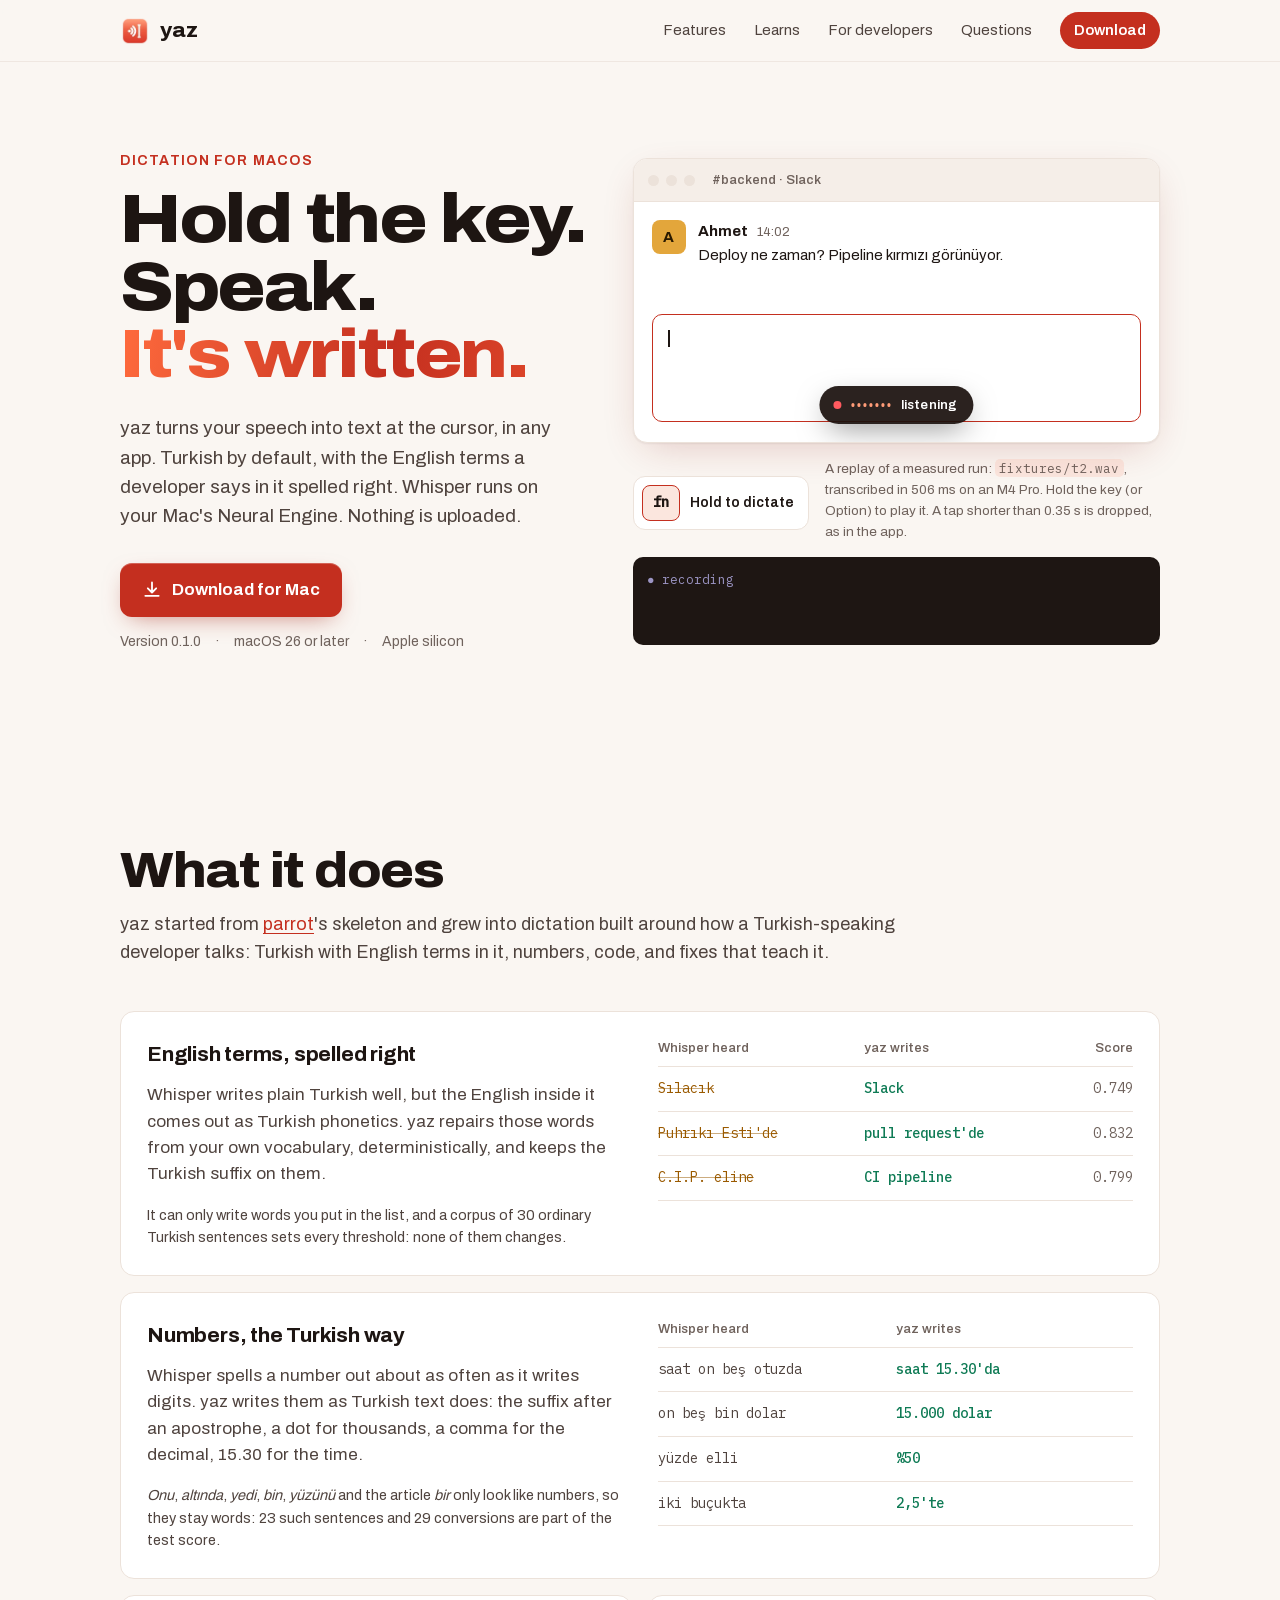
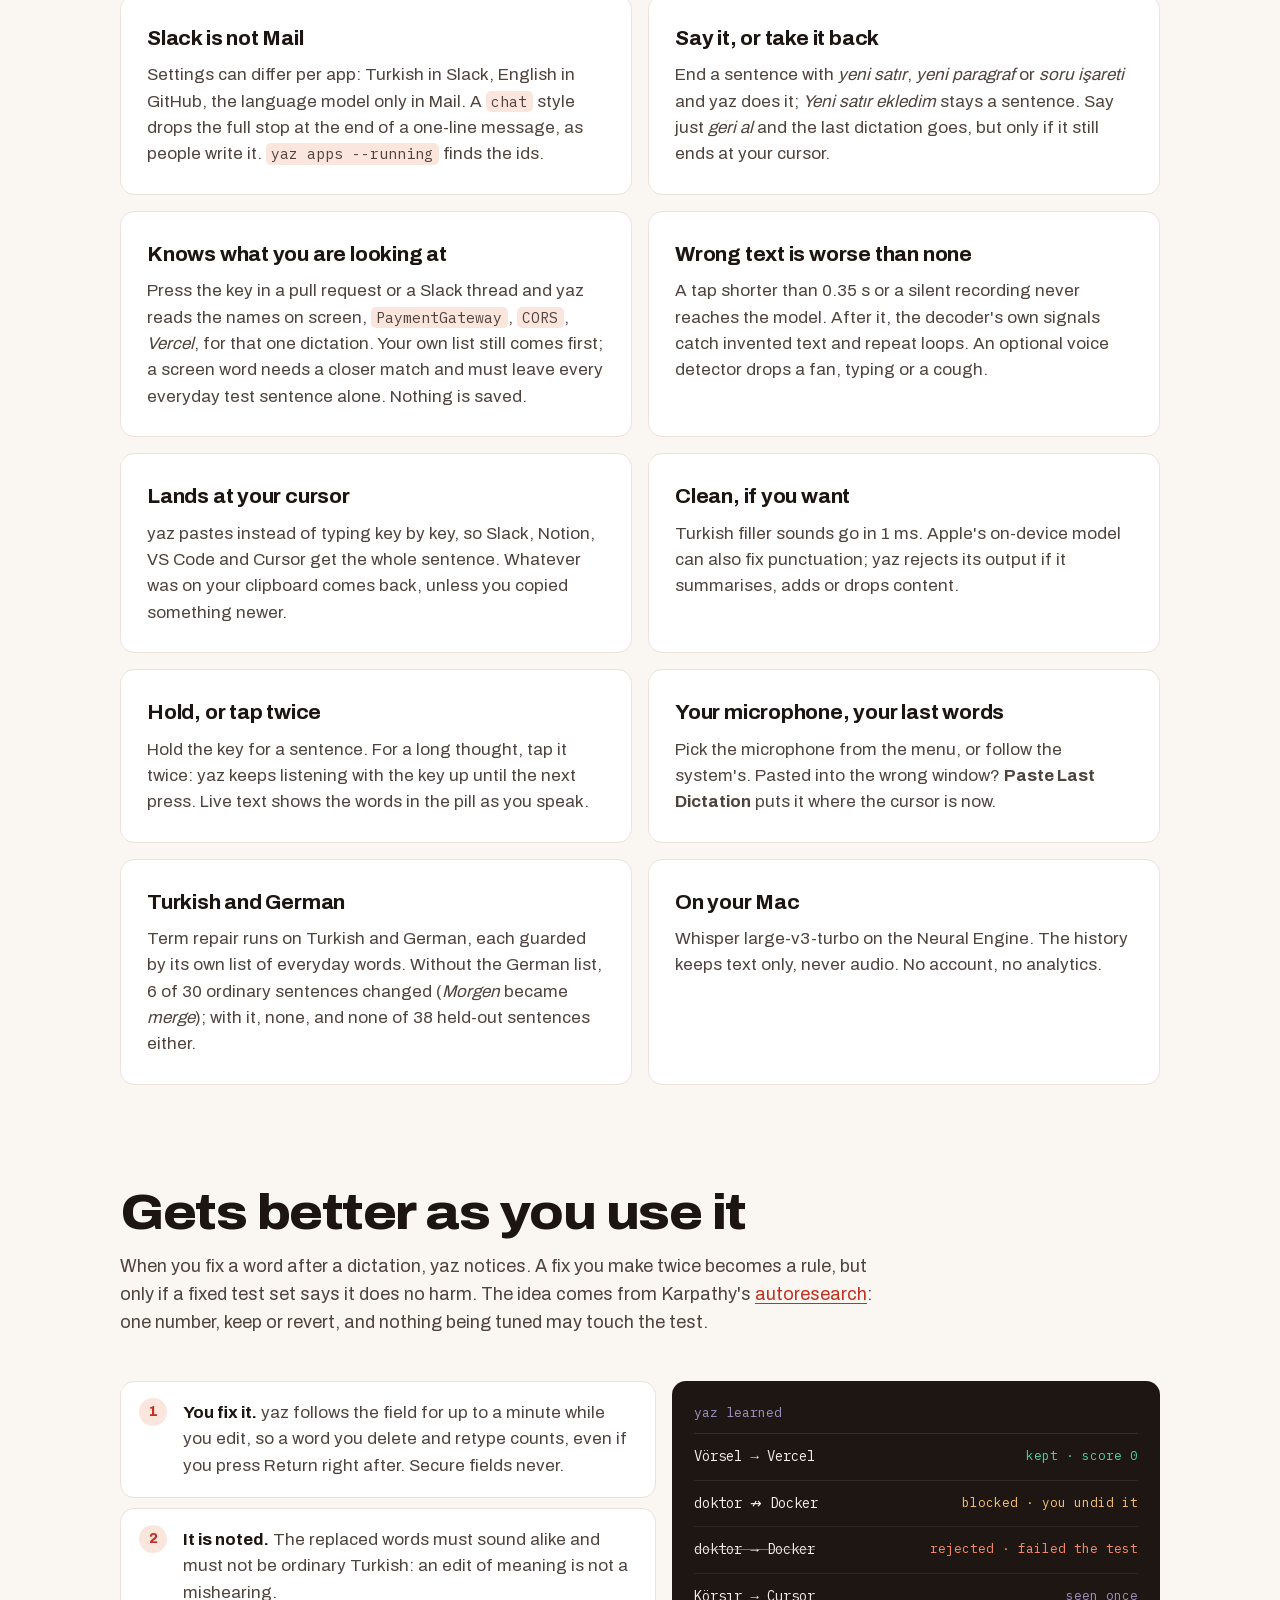
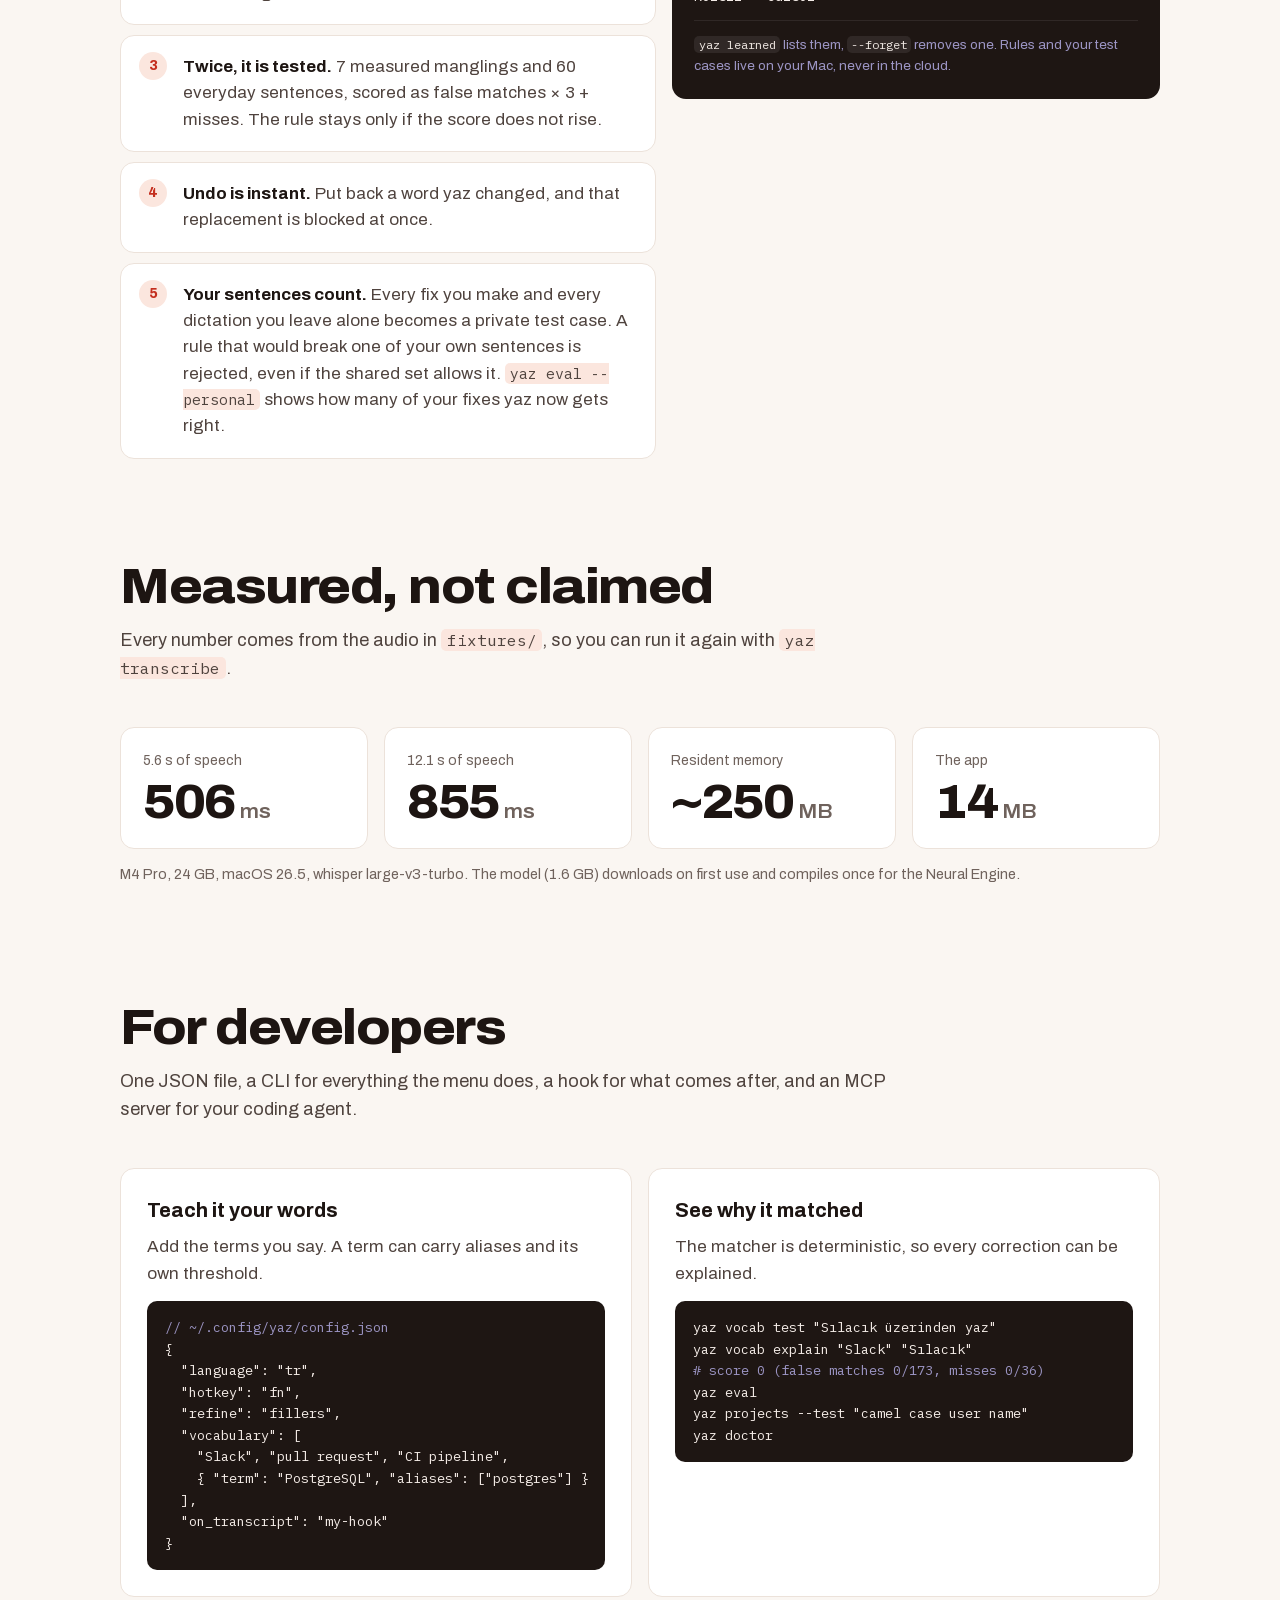
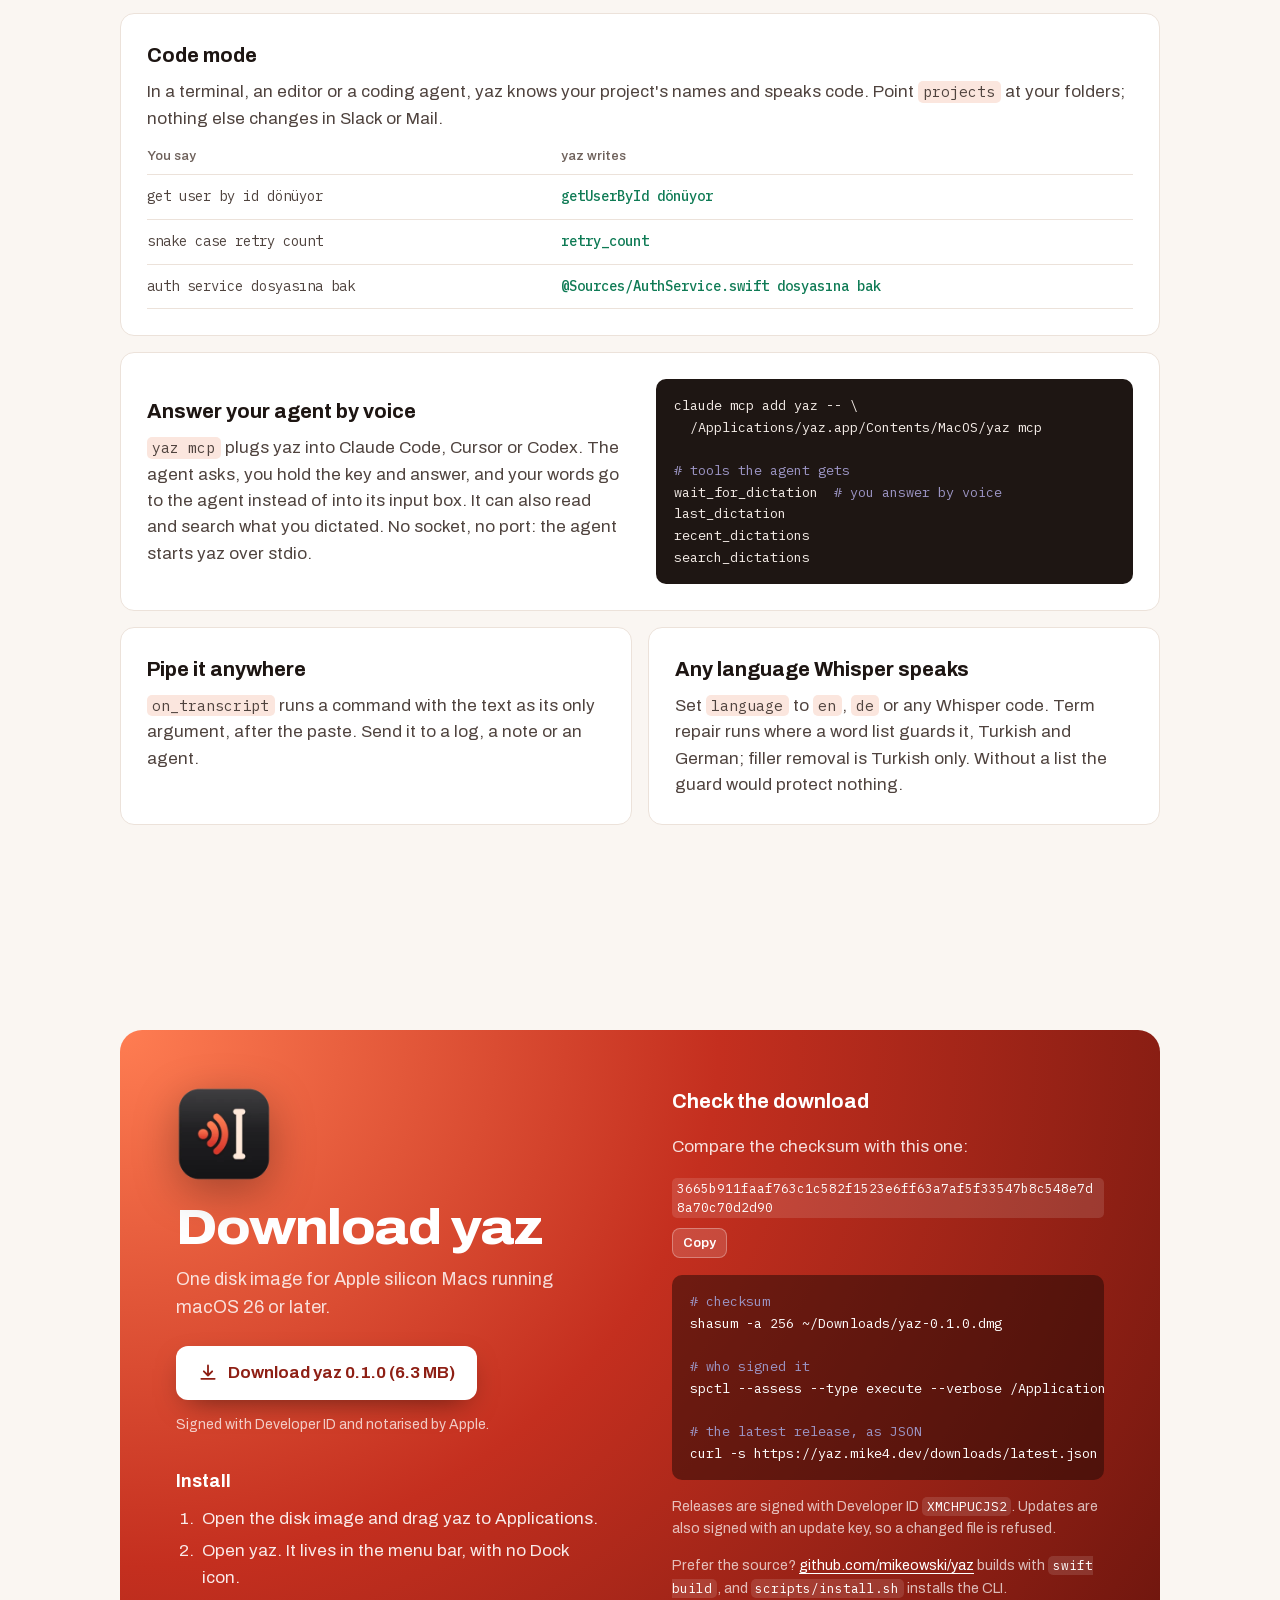
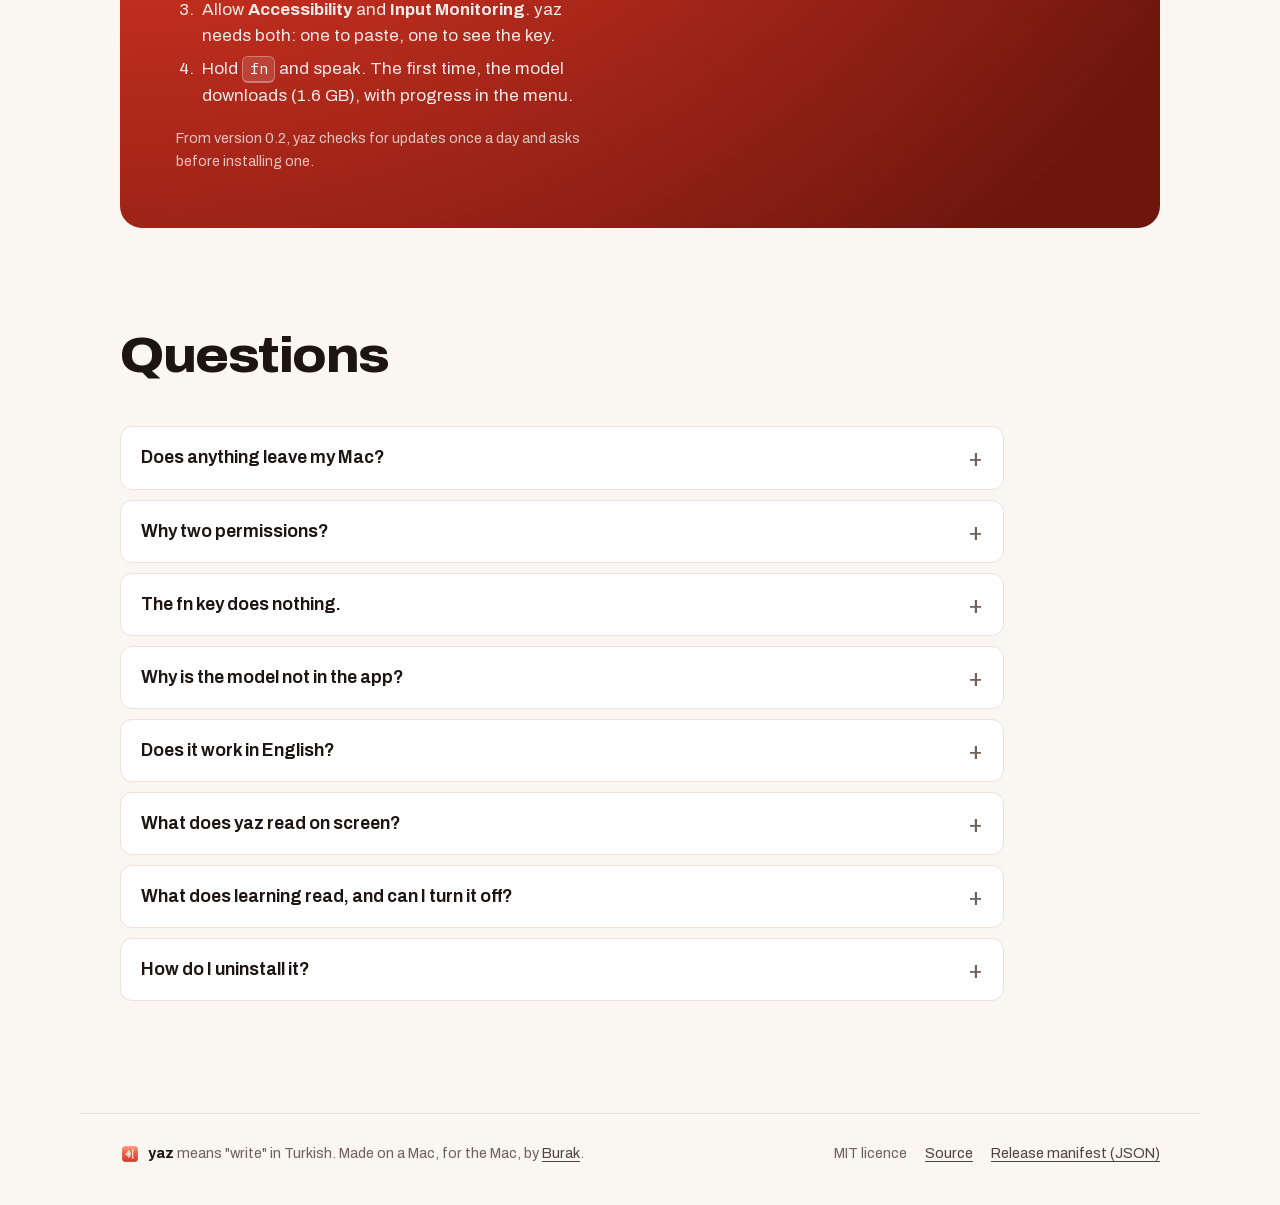
==== commit 913e3527: "Learning: catch fixes made after a paste The field was read once, 12 s after the paste. A fix follow" ====
--- a/site/index.html
+++ b/site/index.html
@@ -202,7 +202,7 @@
 
       <div class="learns-grid">
         <ol class="loop" aria-label="How a fix becomes a rule">
-          <li><b>You fix it.</b> About 12&nbsp;s after a paste, yaz reads the field back, if you are still in it. Secure fields never.</li>
+          <li><b>You fix it.</b> yaz follows the field for up to a minute while you edit, so a word you delete and retype counts, even if you press Return right after. Secure fields never.</li>
           <li><b>It is noted.</b> The replaced words must sound alike and must not be ordinary Turkish: an edit of meaning is not a mishearing.</li>
           <li><b>Twice, it is tested.</b> 7 measured manglings and 60 everyday sentences, scored as false matches&nbsp;×&nbsp;3 + misses. The rule stays only if the score does not rise.</li>
           <li><b>Undo is instant.</b> Put back a word yaz changed, and that replacement is blocked at once.</li>
@@ -379,7 +379,7 @@
         </details>
         <details>
           <summary>What does learning read, and can I turn it off?</summary>
-          <p>Once, about 12&nbsp;seconds after a paste, the text of the field you dictated into, through Accessibility, and only if that app is still in front. Password fields are never read. Nothing is sent anywhere. The learned word pairs are saved, and, while history is on, your fixed and kept dictations as private test cases. Set <code>"learn": false</code> to turn it off, <code>yaz learned --clear</code> to forget everything.</p>
+          <p>After a paste, the text of the field you dictated into, about once a second for up to a minute, through Accessibility, and only while that app is in front. Password fields are never read. Nothing is sent anywhere. The learned word pairs are saved, and, while history is on, your fixed and kept dictations as private test cases. Set <code>"learn": false</code> to turn it off, <code>yaz learned --clear</code> to forget everything.</p>
         </details>
         <details>
           <summary>How do I uninstall it?</summary>
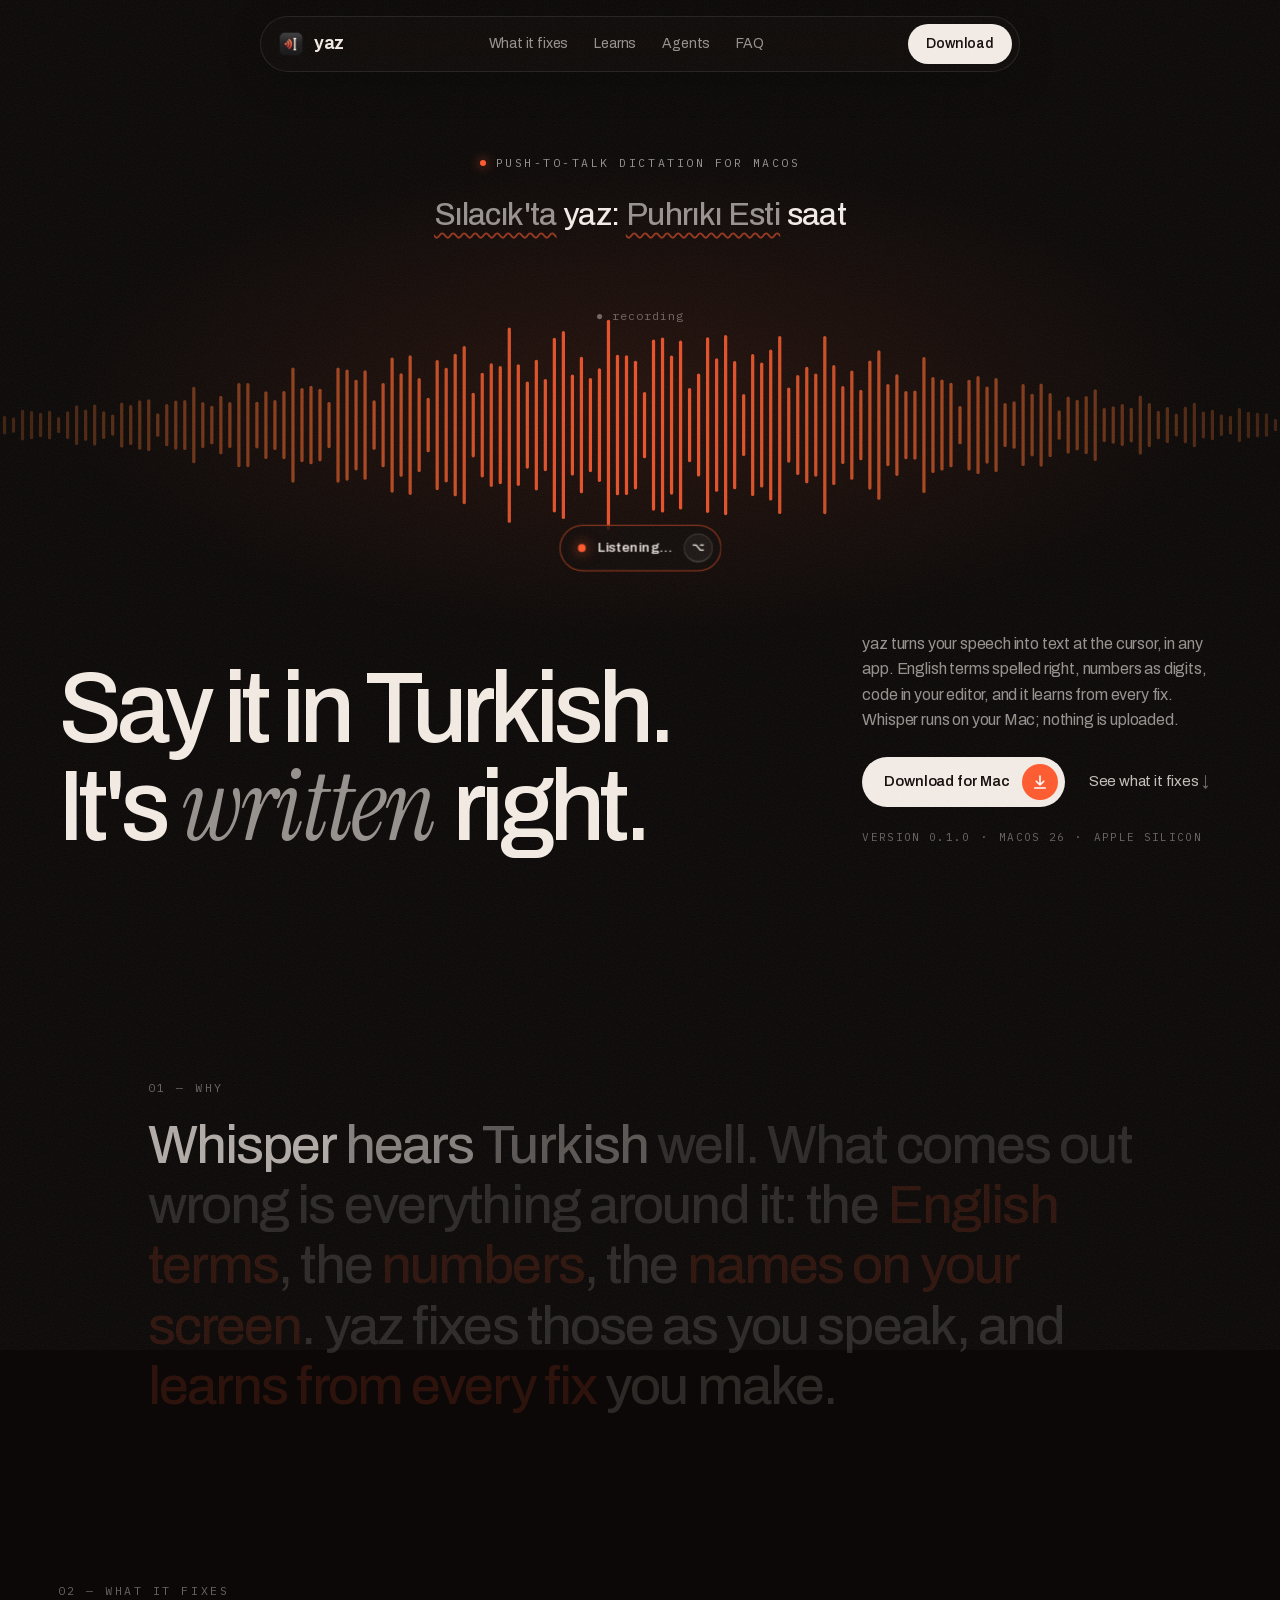
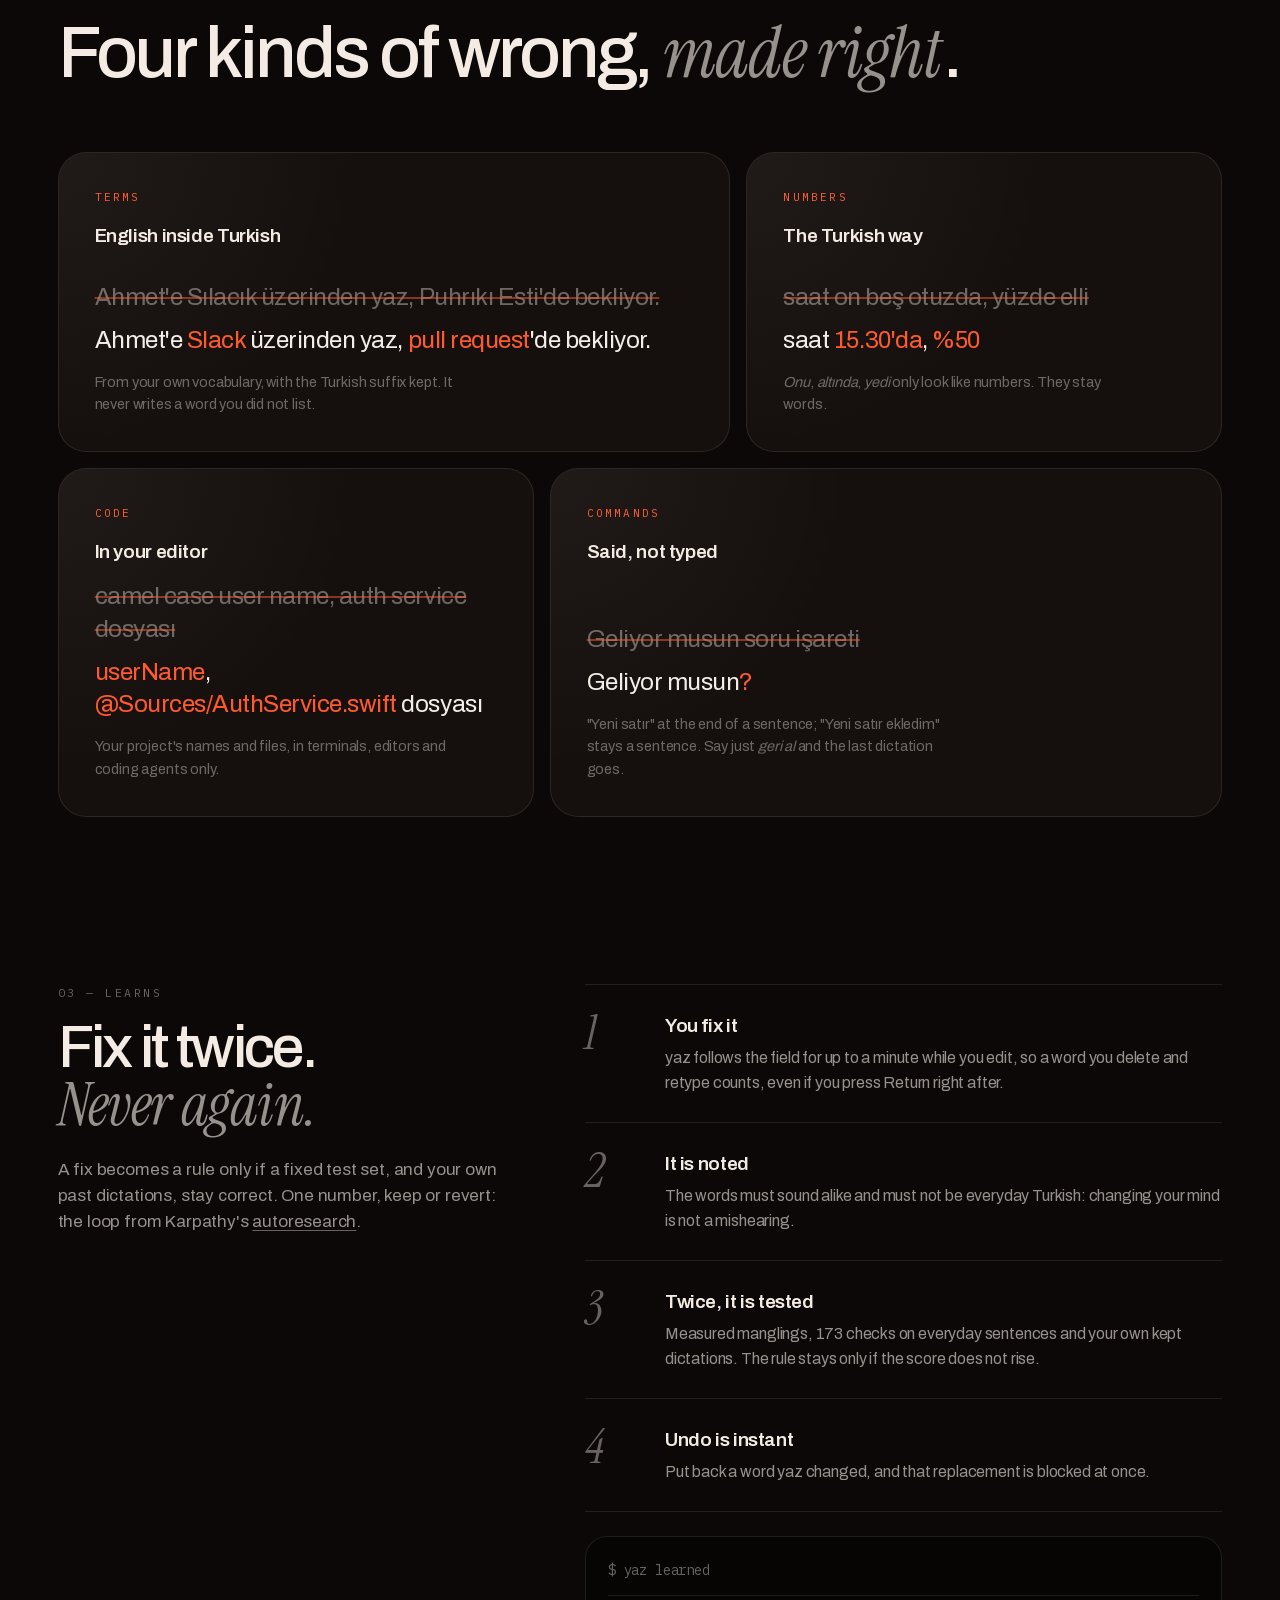
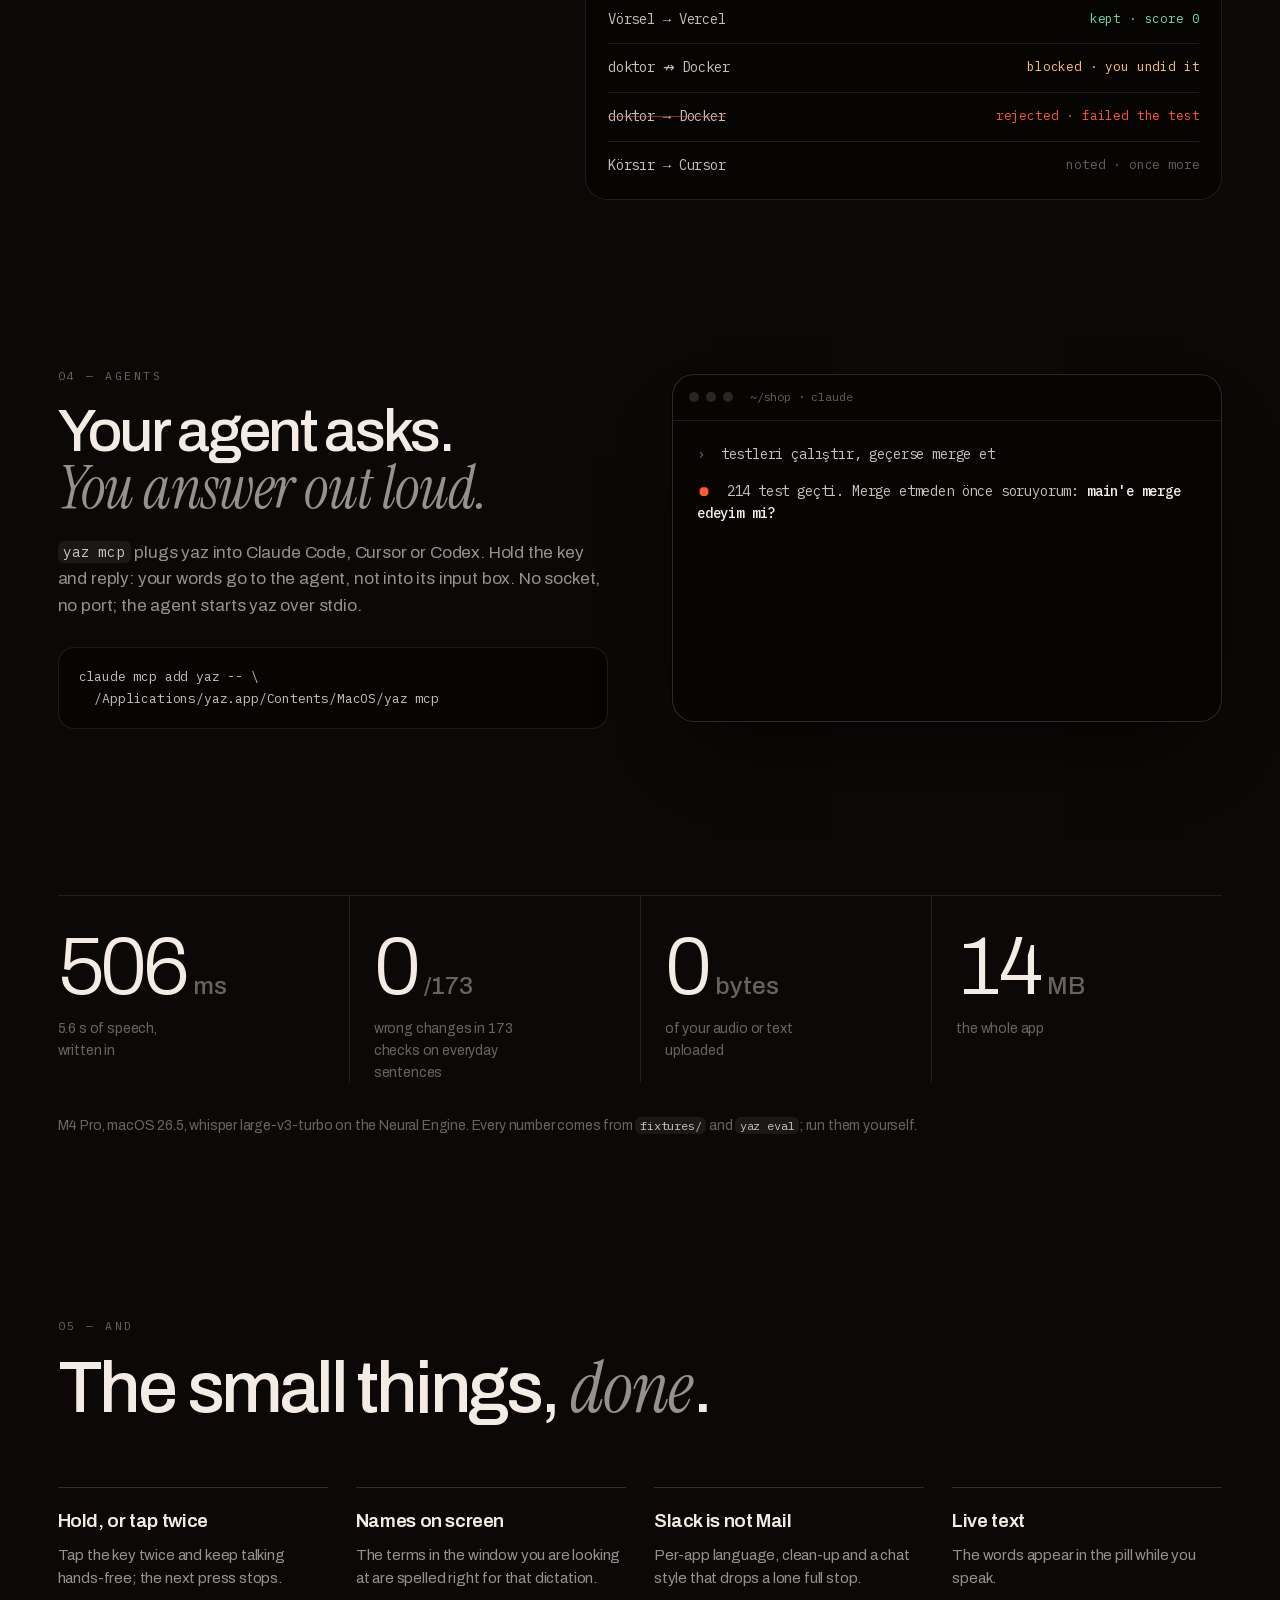
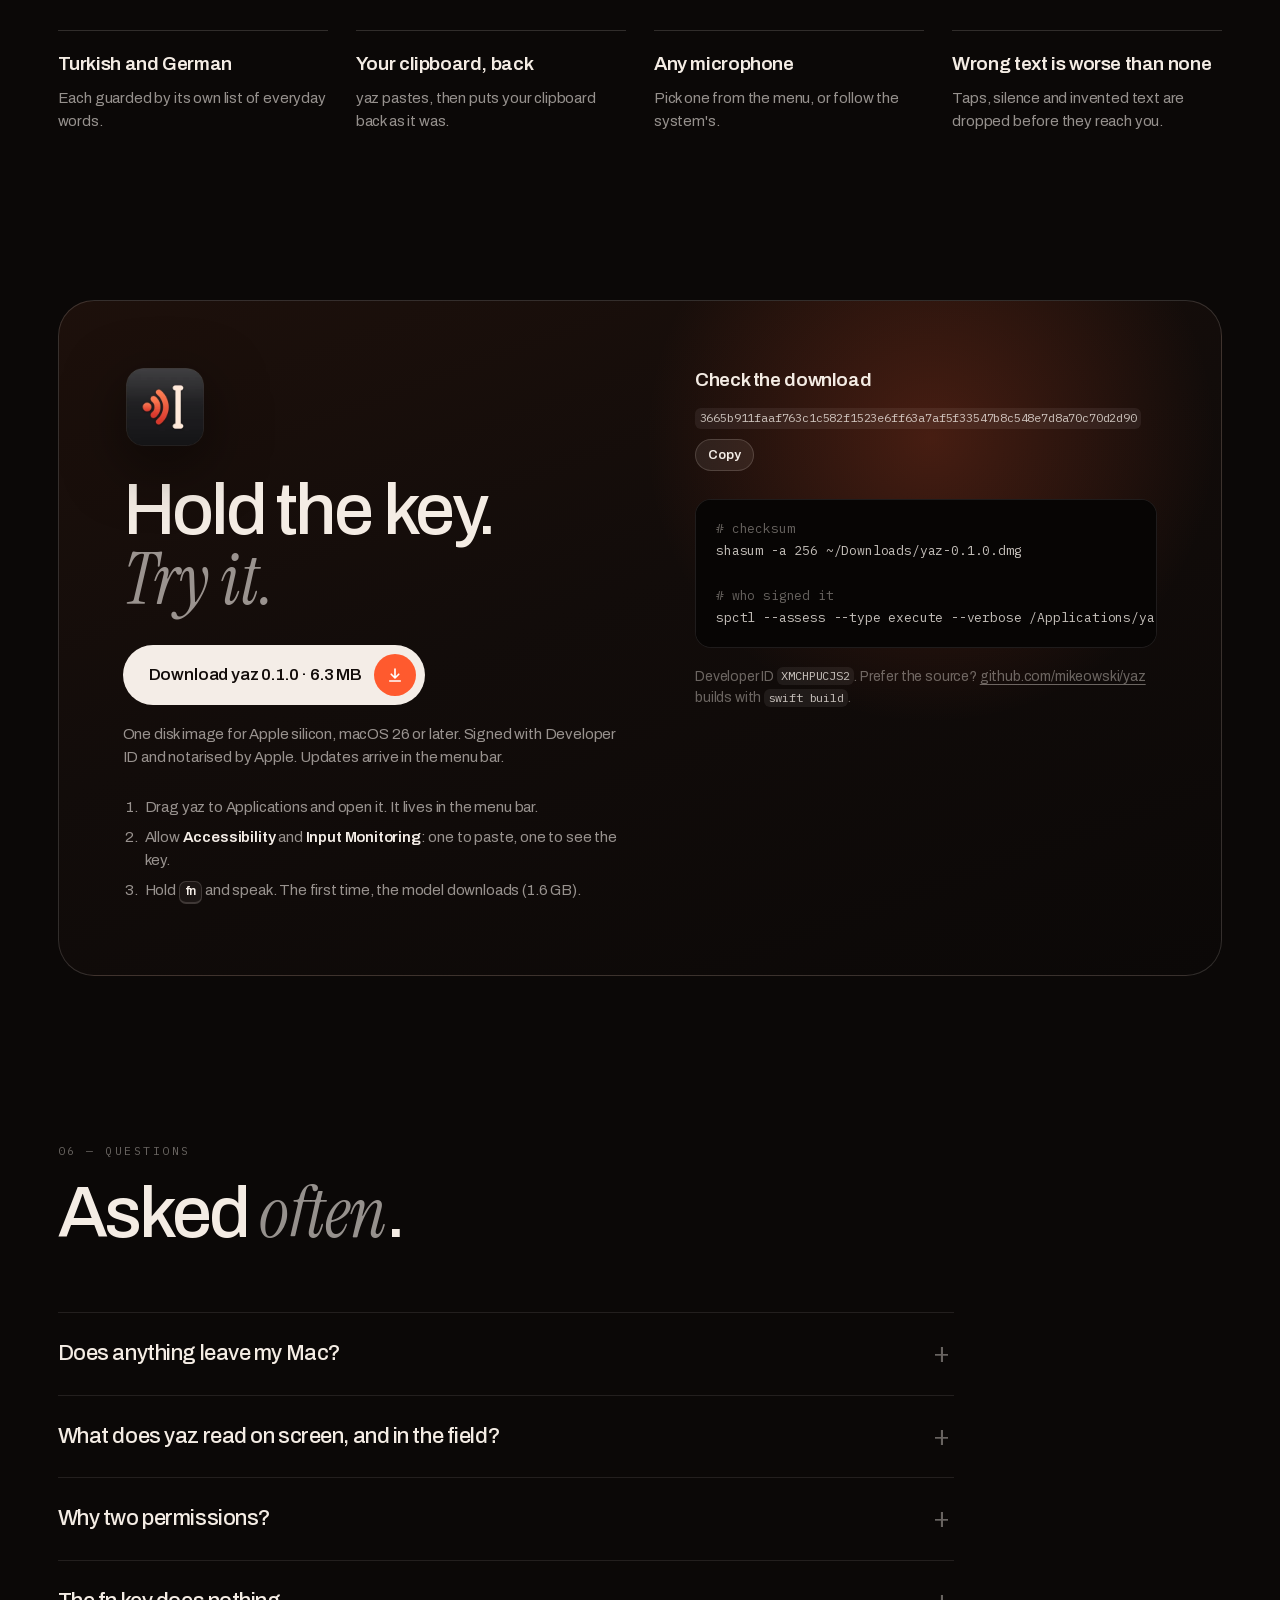
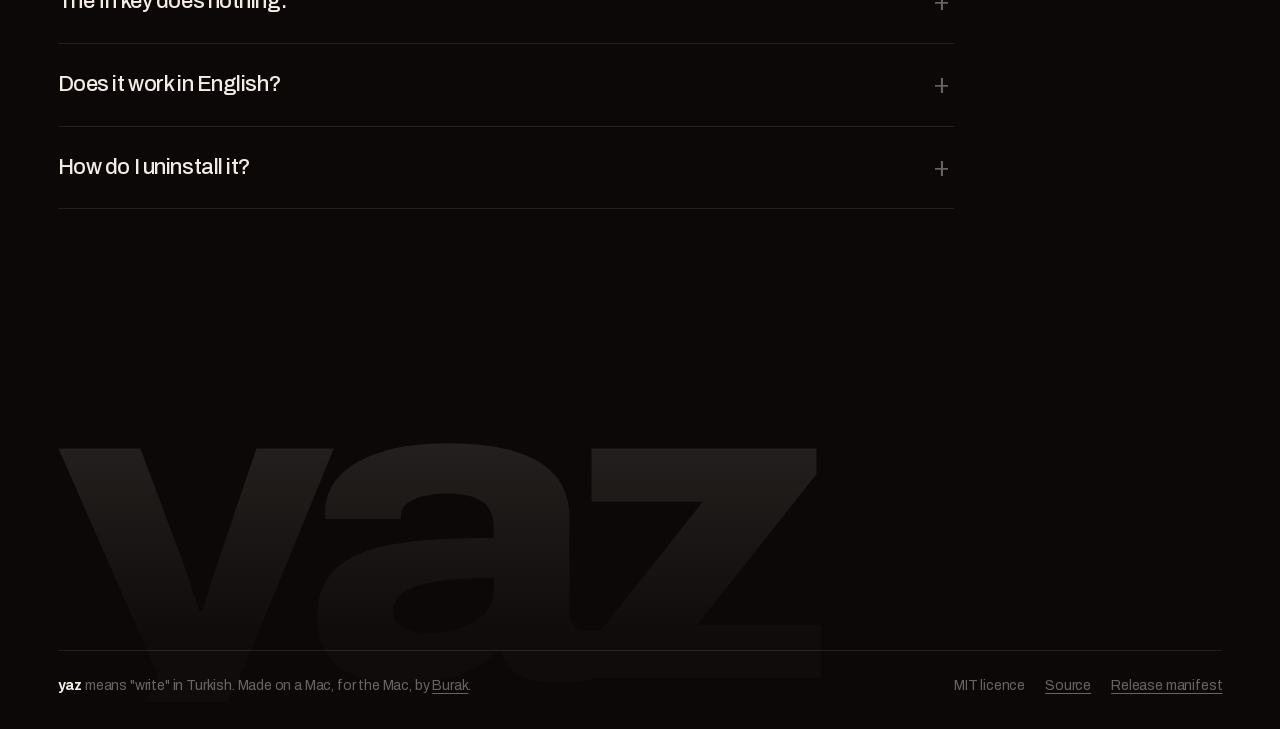
==== commit 1c10d890: "Site: a cinematic landing page Dark, type- and motion-led, no third-party media. The signature is th" ====
--- a/site/index.html
+++ b/site/index.html
@@ -2,19 +2,18 @@
 <html lang="en">
 <head>
   <meta charset="utf-8">
-  <meta name="viewport" content="width=device-width, initial-scale=1">
-  <title>yaz: push-to-talk dictation for the Mac that speaks Turkish</title>
-  <meta name="description" content="Hold a key, speak, let go: yaz writes the text at your cursor. Whisper on the Neural Engine, Turkish by default, with the English technical terms in your speech repaired. On your Mac, nothing uploaded. macOS 26, Apple silicon.">
+  <meta name="viewport" content="width=device-width, initial-scale=1, viewport-fit=cover">
+  <title>yaz: say it in Turkish, it's written right</title>
+  <meta name="description" content="Push-to-talk dictation for the Mac that hears Turkish. English terms spelled right, numbers written as digits, code in your editor, and it learns from every fix. On-device, nothing uploaded. macOS 26, Apple silicon.">
   <link rel="canonical" href="https://yaz.mike4.dev/">
-  <meta name="theme-color" content="#FAF6F2" media="(prefers-color-scheme: light)">
-  <meta name="theme-color" content="#110D0B" media="(prefers-color-scheme: dark)">
-  <meta name="color-scheme" content="light dark">
+  <meta name="theme-color" content="#0B0807">
+  <meta name="color-scheme" content="dark">
 
   <meta property="og:type" content="website">
   <meta property="og:site_name" content="yaz">
   <meta property="og:url" content="https://yaz.mike4.dev/">
-  <meta property="og:title" content="yaz: hold the key, speak, it's written">
-  <meta property="og:description" content="Push-to-talk dictation for the Mac. Turkish by default, English terms repaired, nothing uploaded.">
+  <meta property="og:title" content="yaz: say it in Turkish, it's written right">
+  <meta property="og:description" content="Push-to-talk dictation for the Mac. Turkish by default, English terms and numbers right, learns from your fixes, nothing uploaded.">
   <meta property="og:image" content="https://yaz.mike4.dev/img/og.png">
   <meta property="og:image:width" content="1200">
   <meta property="og:image:height" content="630">
@@ -25,6 +24,7 @@
   <link rel="icon" href="favicon.png" type="image/png" sizes="32x32">
   <link rel="apple-touch-icon" href="apple-touch-icon.png">
   <link rel="preload" href="fonts/archivo-latin-var.woff2" as="font" type="font/woff2" crossorigin>
+  <link rel="preload" href="fonts/instrument-serif-italic-latin.woff2" as="font" type="font/woff2" crossorigin>
   <link rel="stylesheet" href="styles.css">
 
   <script type="application/ld+json">
@@ -38,350 +38,266 @@
     "applicationCategory": "UtilitiesApplication",
     "operatingSystem": "macOS 26 or later",
     "offers": { "@type": "Offer", "price": "0", "priceCurrency": "USD" },
-    "description": "Push-to-talk dictation for the Mac. Whisper on the Neural Engine, Turkish by default, with English technical terms repaired from your own vocabulary. Runs on your Mac."
+    "description": "Push-to-talk dictation for the Mac. Whisper on the Neural Engine, Turkish by default, English terms and numbers written right, and it learns from your fixes. Runs on your Mac."
   }
   </script>
 </head>
 <body>
   <a class="skip" href="#main">Skip to content</a>
-
-  <header class="nav">
-    <div class="nav-inner">
-      <a class="brand" href="#top" aria-label="yaz, back to top">
-        <picture><source srcset="img/icon-64-dark.webp" media="(prefers-color-scheme: dark)"><img class="brand-icon" src="img/icon-64.webp" width="30" height="30" alt=""></picture>
-        yaz
-      </a>
-      <nav aria-label="Primary">
-        <a href="#features">Features</a>
-        <a href="#learns">Learns</a>
-        <a href="#developers">For developers</a>
-        <a href="#questions">Questions</a>
-        <a class="nav-download" href="#download">Download</a>
-      </nav>
-    </div>
+  <div class="grain" aria-hidden="true"></div>
+
+  <header class="nav appear appear--drop d0">
+    <a class="brand" href="#top" aria-label="yaz, back to top">
+      <img class="brand-icon" src="img/icon-64-dark.webp" width="28" height="28" alt="">
+      <span>yaz</span>
+    </a>
+    <nav class="nav-links" aria-label="Primary">
+      <a href="#fixes">What it fixes</a>
+      <a href="#learns">Learns</a>
+      <a href="#agents">Agents</a>
+      <a href="#questions">FAQ</a>
+    </nav>
+    <a class="pill pill--solid pill--small" data-download href="/download">Download</a>
   </header>
 
   <main id="main">
+    <!-- 1 · Hero: the voice becomes text -->
     <section class="hero" id="top" aria-labelledby="hero-title">
-      <div class="hero-copy">
-        <p class="eyebrow">Dictation for macOS</p>
-        <h1 id="hero-title" class="hero-title"><span class="line">Hold the key.</span> <span class="line">Speak.</span> <span class="line accent">It's written.</span></h1>
-        <p class="hero-lede">yaz turns your speech into text at the cursor, in any app. Turkish by default, with the English terms a developer says in it spelled right. Whisper runs on your Mac's Neural Engine. Nothing is uploaded.</p>
-        <div class="hero-actions">
-          <a class="button-download" data-download href="/download">
-            <svg viewBox="0 0 24 24" aria-hidden="true"><path d="M12 3v12m0 0-5-5m5 5 5-5M4 19h16" fill="none" stroke="currentColor" stroke-width="2.2" stroke-linecap="round" stroke-linejoin="round"/></svg>
-            Download for Mac
-          </a>
-          <ul class="facts" aria-label="Release">
+      <canvas class="voice" id="voice" aria-hidden="true"></canvas>
+      <div class="hero-glow" aria-hidden="true"></div>
+
+      <figure class="stage" aria-labelledby="stage-caption">
+        <p class="eyebrow appear appear--soft d1"><span class="dot" aria-hidden="true"></span>Push-to-talk dictation for macOS</p>
+        <p class="transcript appear appear--soft d2" id="transcript" aria-live="polite"><span class="transcript-hint">Hold <kbd>⌥</kbd> and watch what Whisper hears, then what yaz writes.</span></p>
+        <p class="stage-meta" id="stage-meta" aria-hidden="true">&nbsp;</p>
+        <button type="button" class="holdkey appear appear--pop d3" id="holdkey">
+          <span class="holdkey-dot" aria-hidden="true"></span>
+          <span class="holdkey-label" id="holdkey-label">Hold to speak</span>
+          <kbd>⌥</kbd>
+        </button>
+        <figcaption class="sr-only" id="stage-caption">A replay of a dictation: the raw transcript, then the same sentence after yaz repairs the terms and numbers.</figcaption>
+      </figure>
+
+      <div class="hero-foot">
+        <h1 class="hero-title" id="hero-title">
+          <span class="line"><span class="appear appear--mask d4">Say it in Turkish.</span></span>
+          <span class="line"><span class="appear appear--mask d5">It's <em>written</em> right.</span></span>
+        </h1>
+        <div class="hero-side">
+          <p class="lede appear appear--soft d6">yaz turns your speech into text at the cursor, in any app. English terms spelled right, numbers as digits, code in your editor, and it learns from every fix. Whisper runs on your Mac; nothing is uploaded.</p>
+          <div class="cta-row appear appear--btn d7">
+            <a class="pill pill--solid" data-download href="/download">
+              Download for Mac
+              <span class="pill-chip" aria-hidden="true"><svg viewBox="0 0 24 24"><path d="M12 4v12m0 0-5-5m5 5 5-5M5 20h14"/></svg></span>
+            </a>
+            <a class="link-arrow" href="#fixes">See what it fixes</a>
+          </div>
+          <ul class="facts appear appear--soft d8" aria-label="Release">
             <li data-version>Free and open source</li>
-            <li>macOS 26 or later</li>
+            <li>macOS 26</li>
             <li>Apple silicon</li>
           </ul>
         </div>
       </div>
-
-      <figure class="demo" id="demo" aria-labelledby="demo-caption">
-        <div class="window" aria-hidden="true">
-          <div class="window-bar"><i></i><i></i><i></i><span>#backend · Slack</span></div>
-          <div class="window-body">
-            <div class="msg"><b class="avatar">A</b><div><p class="msg-name">Ahmet <span>14:02</span></p><p>Deploy ne zaman? Pipeline kırmızı görünüyor.</p></div></div>
-            <div class="compose">
-              <p class="field" id="field"><span id="field-text"></span><span class="caret"></span></p>
-            </div>
-          </div>
-          <div class="pill" id="pill">
-            <span class="bars"><i></i><i></i><i></i><i></i><i></i><i></i><i></i></span>
-            <span class="pill-label" id="pill-label">listening</span>
-          </div>
-        </div>
-
-        <div class="demo-controls">
-          <button type="button" class="holdkey" id="holdkey" aria-describedby="demo-caption">
-            <kbd>fn</kbd>
-            <span>Hold to dictate</span>
-          </button>
-          <figcaption id="demo-caption">A replay of a measured run: <code>fixtures/t2.wav</code>, transcribed in 506&nbsp;ms on an M4 Pro. Hold the key (or Option) to play it. A tap shorter than 0.35&nbsp;s is dropped, as in the app.</figcaption>
-        </div>
-        <ol class="log" id="log" aria-live="polite" aria-label="yaz log"></ol>
-      </figure>
-    </section>
-
-    <section class="section" id="features" aria-labelledby="features-title">
-      <div class="section-head">
-        <h2 id="features-title">What it does</h2>
-        <p>yaz started from <a href="https://github.com/digimata/parrot">parrot</a>'s skeleton and grew into dictation built around how a Turkish-speaking developer talks: Turkish with English terms in it, numbers, code, and fixes that teach it.</p>
-      </div>
-
-      <div class="features">
-        <article class="feature feature-wide">
-          <h3>English terms, spelled right</h3>
-          <p>Whisper writes plain Turkish well, but the English inside it comes out as Turkish phonetics. yaz repairs those words from your own vocabulary, deterministically, and keeps the Turkish suffix on them.</p>
-          <table class="repairs">
-            <thead><tr><th scope="col">Whisper heard</th><th scope="col">yaz writes</th><th scope="col">Score</th></tr></thead>
-            <tbody>
-              <tr><td>Sılacık</td><td>Slack</td><td>0.749</td></tr>
-              <tr><td>Puhrıkı Esti'de</td><td>pull request'de</td><td>0.832</td></tr>
-              <tr><td>C.I.P. eline</td><td>CI pipeline</td><td>0.799</td></tr>
-            </tbody>
-          </table>
-          <p class="note">It can only write words you put in the list, and a corpus of 30 ordinary Turkish sentences sets every threshold: none of them changes.</p>
+    </section>
+
+    <!-- 2 · Manifesto, read at scroll pace -->
+    <section class="manifesto" aria-label="Why yaz">
+      <p class="label">01 — Why</p>
+      <p class="scroll-reveal" id="manifesto">Whisper hears Turkish well. What comes out wrong is everything around it: the <span class="hl">English terms</span>, the <span class="hl">numbers</span>, the <span class="hl">names on your screen</span>. yaz fixes those as you speak, and <span class="hl">learns from every fix</span> you make.</p>
+    </section>
+
+    <!-- 3 · What it fixes -->
+    <section class="section" id="fixes" aria-labelledby="fixes-title">
+      <header class="section-head reveal">
+        <p class="label">02 — What it fixes</p>
+        <h2 id="fixes-title">Four kinds of wrong, <em>made right</em>.</h2>
+      </header>
+
+      <div class="bento">
+        <article class="card card--7 reveal">
+          <p class="card-index">Terms</p>
+          <h3>English inside Turkish</h3>
+          <div class="diff">
+            <p class="diff-raw">Ahmet'e Sılacık üzerinden yaz, Puhrıkı Esti'de bekliyor.</p>
+            <p class="diff-fix">Ahmet'e <mark>Slack</mark> üzerinden yaz, <mark>pull request</mark>'de bekliyor.</p>
+          </div>
+          <p class="card-note">From your own vocabulary, with the Turkish suffix kept. It never writes a word you did not list.</p>
         </article>
 
-        <article class="feature feature-wide">
-          <h3>Numbers, the Turkish way</h3>
-          <p>Whisper spells a number out about as often as it writes digits. yaz writes them as Turkish text does: the suffix after an apostrophe, a dot for thousands, a comma for the decimal, 15.30 for the time.</p>
-          <table class="repairs repairs-code">
-            <thead><tr><th scope="col">Whisper heard</th><th scope="col">yaz writes</th></tr></thead>
-            <tbody>
-              <tr><td>saat on beş otuzda</td><td>saat 15.30'da</td></tr>
-              <tr><td>on beş bin dolar</td><td>15.000 dolar</td></tr>
-              <tr><td>yüzde elli</td><td>%50</td></tr>
-              <tr><td>iki buçukta</td><td>2,5'te</td></tr>
-            </tbody>
-          </table>
-          <p class="note"><i>Onu</i>, <i>altında</i>, <i>yedi</i>, <i>bin</i>, <i>yüzünü</i> and the article <i>bir</i> only look like numbers, so they stay words: 23 such sentences and 29 conversions are part of the test score.</p>
+        <article class="card card--5 reveal">
+          <p class="card-index">Numbers</p>
+          <h3>The Turkish way</h3>
+          <div class="diff">
+            <p class="diff-raw">saat on beş otuzda, yüzde elli</p>
+            <p class="diff-fix">saat <mark>15.30'da</mark>, <mark>%50</mark></p>
+          </div>
+          <p class="card-note"><i>Onu</i>, <i>altında</i>, <i>yedi</i> only look like numbers. They stay words.</p>
         </article>
 
-        <article class="feature">
-          <h3>Slack is not Mail</h3>
-          <p>Settings can differ per app: Turkish in Slack, English in GitHub, the language model only in Mail. A <code>chat</code> style drops the full stop at the end of a one-line message, as people write it. <code>yaz apps --running</code> finds the ids.</p>
+        <article class="card card--5 reveal">
+          <p class="card-index">Code</p>
+          <h3>In your editor</h3>
+          <div class="diff">
+            <p class="diff-raw">camel case user name, auth service dosyası</p>
+            <p class="diff-fix"><mark>userName</mark>, <mark>@Sources/AuthService.swift</mark> dosyası</p>
+          </div>
+          <p class="card-note">Your project's names and files, in terminals, editors and coding agents only.</p>
         </article>
 
-        <article class="feature">
-          <h3>Say it, or take it back</h3>
-          <p>End a sentence with <i>yeni satır</i>, <i>yeni paragraf</i> or <i>soru işareti</i> and yaz does it; <i>Yeni satır ekledim</i> stays a sentence. Say just <i>geri al</i> and the last dictation goes, but only if it still ends at your cursor.</p>
+        <article class="card card--7 reveal">
+          <p class="card-index">Commands</p>
+          <h3>Said, not typed</h3>
+          <div class="diff">
+            <p class="diff-raw">Geliyor musun soru işareti</p>
+            <p class="diff-fix">Geliyor musun<mark>?</mark></p>
+          </div>
+          <p class="card-note">"Yeni satır" at the end of a sentence; "Yeni satır ekledim" stays a sentence. Say just <i>geri al</i> and the last dictation goes.</p>
         </article>
-
-        <article class="feature">
-          <h3>Knows what you are looking at</h3>
-          <p>Press the key in a pull request or a Slack thread and yaz reads the names on screen, <code>PaymentGateway</code>, <code>CORS</code>, <i>Vercel</i>, for that one dictation. Your own list still comes first; a screen word needs a closer match and must leave every everyday test sentence alone. Nothing is saved.</p>
-        </article>
-
-        <article class="feature">
-          <h3>Wrong text is worse than none</h3>
-          <p>A tap shorter than 0.35&nbsp;s or a silent recording never reaches the model. After it, the decoder's own signals catch invented text and repeat loops. An optional voice detector drops a fan, typing or a cough.</p>
-        </article>
-
-        <article class="feature">
-          <h3>Lands at your cursor</h3>
-          <p>yaz pastes instead of typing key by key, so Slack, Notion, VS Code and Cursor get the whole sentence. Whatever was on your clipboard comes back, unless you copied something newer.</p>
-        </article>
-
-        <article class="feature">
-          <h3>Clean, if you want</h3>
-          <p>Turkish filler sounds go in 1&nbsp;ms. Apple's on-device model can also fix punctuation; yaz rejects its output if it summarises, adds or drops content.</p>
-        </article>
-
-        <article class="feature">
-          <h3>Hold, or tap twice</h3>
-          <p>Hold the key for a sentence. For a long thought, tap it twice: yaz keeps listening with the key up until the next press. Live text shows the words in the pill as you speak.</p>
-        </article>
-
-        <article class="feature">
-          <h3>Your microphone, your last words</h3>
-          <p>Pick the microphone from the menu, or follow the system's. Pasted into the wrong window? <b>Paste Last Dictation</b> puts it where the cursor is now.</p>
-        </article>
-
-        <article class="feature">
-          <h3>Turkish and German</h3>
-          <p>Term repair runs on Turkish and German, each guarded by its own list of everyday words. Without the German list, 6 of 30 ordinary sentences changed (<i>Morgen</i> became <i>merge</i>); with it, none, and none of 38 held-out sentences either.</p>
-        </article>
-
-        <article class="feature">
-          <h3>On your Mac</h3>
-          <p>Whisper large-v3-turbo on the Neural Engine. The history keeps text only, never audio. No account, no analytics.</p>
-        </article>
-      </div>
-    </section>
-
-    <section class="section section-learns" id="learns" aria-labelledby="learns-title">
-      <div class="section-head">
-        <h2 id="learns-title">Gets better as you use it</h2>
-        <p>When you fix a word after a dictation, yaz notices. A fix you make twice becomes a rule, but only if a fixed test set says it does no harm. The idea comes from Karpathy's <a href="https://github.com/karpathy/autoresearch">autoresearch</a>: one number, keep or revert, and nothing being tuned may touch the test.</p>
-      </div>
-
+      </div>
+    </section>
+
+    <!-- 4 · Learning -->
+    <section class="section learns" id="learns" aria-labelledby="learns-title">
       <div class="learns-grid">
-        <ol class="loop" aria-label="How a fix becomes a rule">
-          <li><b>You fix it.</b> yaz follows the field for up to a minute while you edit, so a word you delete and retype counts, even if you press Return right after. Secure fields never.</li>
-          <li><b>It is noted.</b> The replaced words must sound alike and must not be ordinary Turkish: an edit of meaning is not a mishearing.</li>
-          <li><b>Twice, it is tested.</b> 7 measured manglings and 60 everyday sentences, scored as false matches&nbsp;×&nbsp;3 + misses. The rule stays only if the score does not rise.</li>
-          <li><b>Undo is instant.</b> Put back a word yaz changed, and that replacement is blocked at once.</li>
-          <li><b>Your sentences count.</b> Every fix you make and every dictation you leave alone becomes a private test case. A rule that would break one of your own sentences is rejected, even if the shared set allows it. <code>yaz eval --personal</code> shows how many of your fixes yaz now gets right.</li>
-        </ol>
-
-        <div class="ledger" role="table" aria-label="Example of yaz learned">
-          <div class="ledger-head" role="row"><span role="columnheader">yaz learned</span></div>
-          <div class="ledger-row is-kept" role="row"><span role="cell">Vörsel → Vercel</span><span role="cell" class="badge">kept · score 0</span></div>
-          <div class="ledger-row is-blocked" role="row"><span role="cell">doktor ↛ Docker</span><span role="cell" class="badge">blocked · you undid it</span></div>
-          <div class="ledger-row is-rejected" role="row"><span role="cell">doktor → Docker</span><span role="cell" class="badge">rejected · failed the test</span></div>
-          <div class="ledger-row" role="row"><span role="cell">Körsır → Cursor</span><span role="cell" class="badge">seen once</span></div>
-          <p class="ledger-foot"><code>yaz learned</code> lists them, <code>--forget</code> removes one. Rules and your test cases live on your Mac, never in the cloud.</p>
-        </div>
-      </div>
-    </section>
-
-    <section class="section section-measured" aria-labelledby="measured-title">
-      <div class="section-head">
-        <h2 id="measured-title">Measured, not claimed</h2>
-        <p>Every number comes from the audio in <code>fixtures/</code>, so you can run it again with <code>yaz transcribe</code>.</p>
-      </div>
+        <header class="learns-head">
+          <p class="label">03 — Learns</p>
+          <h2 id="learns-title">Fix it twice.<br><em>Never again.</em></h2>
+          <p class="section-lede">A fix becomes a rule only if a fixed test set, and your own past dictations, stay correct. One number, keep or revert: the loop from Karpathy's <a href="https://github.com/karpathy/autoresearch">autoresearch</a>.</p>
+        </header>
+
+        <div class="learns-body">
+          <ol class="steps">
+            <li class="reveal"><span class="step-n">1</span><div><h3>You fix it</h3><p>yaz follows the field for up to a minute while you edit, so a word you delete and retype counts, even if you press Return right after.</p></div></li>
+            <li class="reveal"><span class="step-n">2</span><div><h3>It is noted</h3><p>The words must sound alike and must not be everyday Turkish: changing your mind is not a mishearing.</p></div></li>
+            <li class="reveal"><span class="step-n">3</span><div><h3>Twice, it is tested</h3><p>Measured manglings, 173 checks on everyday sentences and your own kept dictations. The rule stays only if the score does not rise.</p></div></li>
+            <li class="reveal"><span class="step-n">4</span><div><h3>Undo is instant</h3><p>Put back a word yaz changed, and that replacement is blocked at once.</p></div></li>
+          </ol>
+
+          <div class="ledger reveal" role="table" aria-label="Example of what yaz learned">
+            <div class="ledger-row ledger-row--head" role="row"><span role="columnheader">$ yaz learned</span></div>
+            <div class="ledger-row is-kept" role="row"><span role="cell">Vörsel → Vercel</span><span role="cell" class="badge">kept · score 0</span></div>
+            <div class="ledger-row is-blocked" role="row"><span role="cell">doktor ↛ Docker</span><span role="cell" class="badge">blocked · you undid it</span></div>
+            <div class="ledger-row is-rejected" role="row"><span role="cell">doktor → Docker</span><span role="cell" class="badge">rejected · failed the test</span></div>
+            <div class="ledger-row" role="row"><span role="cell">Körsır → Cursor</span><span role="cell" class="badge">noted · once more</span></div>
+          </div>
+        </div>
+      </div>
+    </section>
+
+    <!-- 5 · Agents -->
+    <section class="section agents" id="agents" aria-labelledby="agents-title">
+      <div class="agents-grid">
+        <header class="agents-copy reveal">
+          <p class="label">04 — Agents</p>
+          <h2 id="agents-title">Your agent asks.<br><em>You answer out loud.</em></h2>
+          <p class="section-lede"><code>yaz mcp</code> plugs yaz into Claude Code, Cursor or Codex. Hold the key and reply: your words go to the agent, not into its input box. No socket, no port; the agent starts yaz over stdio.</p>
+          <pre class="code" tabindex="0" aria-label="Adding yaz to Claude Code"><code>claude mcp add yaz -- \
+  /Applications/yaz.app/Contents/MacOS/yaz mcp</code></pre>
+        </header>
+
+        <div class="terminal reveal" id="terminal" aria-label="A coding agent asking a question that is answered by voice">
+          <div class="terminal-bar" aria-hidden="true"><i></i><i></i><i></i><span>~/shop · claude</span></div>
+          <ol class="terminal-body">
+            <li class="t-line"><span class="t-dim">›</span> testleri çalıştır, geçerse merge et</li>
+            <li class="t-line"><span class="t-acc">⏺</span> 214 test geçti. Merge etmeden önce soruyorum: <b>main'e merge edeyim mi?</b></li>
+            <li class="t-line t-tool"><span class="t-dim">⎿</span> yaz · wait_for_dictation</li>
+            <li class="t-line t-voice"><span class="t-wave" aria-hidden="true"><i></i><i></i><i></i><i></i><i></i><i></i></span> "evet, merge et, sonra deploy"</li>
+            <li class="t-line"><span class="t-acc">⏺</span> Merged into main. Deploying…</li>
+            <li class="t-line"><span class="t-ok">✓</span> deploy finished in 42 s</li>
+          </ol>
+        </div>
+      </div>
+    </section>
+
+    <!-- 6 · Measured -->
+    <section class="section stats-section" aria-labelledby="stats-title">
+      <h2 class="sr-only" id="stats-title">Measured</h2>
       <dl class="stats">
-        <div><dt>5.6&nbsp;s of speech</dt><dd>506<small>&nbsp;ms</small></dd></div>
-        <div><dt>12.1&nbsp;s of speech</dt><dd>855<small>&nbsp;ms</small></dd></div>
-        <div><dt>Resident memory</dt><dd>~250<small>&nbsp;MB</small></dd></div>
-        <div><dt>The app</dt><dd>14<small>&nbsp;MB</small></dd></div>
+        <div class="reveal"><dt>5.6&nbsp;s of speech, written in</dt><dd>506<small>ms</small></dd></div>
+        <div class="reveal"><dt>wrong changes in 173 checks on everyday sentences</dt><dd>0<small>/173</small></dd></div>
+        <div class="reveal"><dt>of your audio or text uploaded</dt><dd>0<small>bytes</small></dd></div>
+        <div class="reveal"><dt>the whole app</dt><dd>14<small>MB</small></dd></div>
       </dl>
-      <p class="note">M4 Pro, 24&nbsp;GB, macOS 26.5, whisper large-v3-turbo. The model (1.6&nbsp;GB) downloads on first use and compiles once for the Neural Engine.</p>
-    </section>
-
-    <section class="section section-dev" id="developers" aria-labelledby="dev-title">
-      <div class="section-head">
-        <h2 id="dev-title">For developers</h2>
-        <p>One JSON file, a CLI for everything the menu does, a hook for what comes after, and an MCP server for your coding agent.</p>
-      </div>
-
-      <div class="dev-grid">
-        <div class="dev-block">
-          <h3>Teach it your words</h3>
-          <p>Add the terms you say. A term can carry aliases and its own threshold.</p>
-          <pre class="code" tabindex="0" aria-label="Example configuration"><code><span class="c">// ~/.config/yaz/config.json</span>
-{
-  "language": "tr",
-  "hotkey": "fn",
-  "refine": "fillers",
-  "vocabulary": [
-    "Slack", "pull request", "CI pipeline",
-    { "term": "PostgreSQL", "aliases": ["postgres"] }
-  ],
-  "on_transcript": "my-hook"
-}</code></pre>
-        </div>
-
-        <div class="dev-block">
-          <h3>See why it matched</h3>
-          <p>The matcher is deterministic, so every correction can be explained.</p>
-          <pre class="code" tabindex="0" aria-label="Example commands"><code>yaz vocab test "Sılacık üzerinden yaz"
-yaz vocab explain "Slack" "Sılacık"
-<span class="c"># score 0 (false matches 0/173, misses 0/36)</span>
-yaz eval
-yaz projects --test "camel case user name"
-yaz doctor</code></pre>
-        </div>
-
-        <div class="dev-block dev-block-wide">
-          <h3>Code mode</h3>
-          <p>In a terminal, an editor or a coding agent, yaz knows your project's names and speaks code. Point <code>projects</code> at your folders; nothing else changes in Slack or Mail.</p>
-          <table class="repairs repairs-code">
-            <thead><tr><th scope="col">You say</th><th scope="col">yaz writes</th></tr></thead>
-            <tbody>
-              <tr><td>get user by id dönüyor</td><td>getUserById dönüyor</td></tr>
-              <tr><td>snake case retry count</td><td>retry_count</td></tr>
-              <tr><td>auth service dosyasına bak</td><td>@Sources/AuthService.swift dosyasına bak</td></tr>
-            </tbody>
-          </table>
-        </div>
-
-        <div class="dev-block dev-block-wide dev-block-agent">
-          <div>
-            <h3>Answer your agent by voice</h3>
-            <p><code>yaz mcp</code> plugs yaz into Claude Code, Cursor or Codex. The agent asks, you hold the key and answer, and your words go to the agent instead of into its input box. It can also read and search what you dictated. No socket, no port: the agent starts yaz over stdio.</p>
-          </div>
-          <pre class="code" tabindex="0" aria-label="Adding yaz to Claude Code"><code>claude mcp add yaz -- \
-  /Applications/yaz.app/Contents/MacOS/yaz mcp
-
-<span class="c"># tools the agent gets</span>
-wait_for_dictation  <span class="c"># you answer by voice</span>
-last_dictation
-recent_dictations
-search_dictations</code></pre>
-        </div>
-
-        <div class="dev-block">
-          <h3>Pipe it anywhere</h3>
-          <p><code>on_transcript</code> runs a command with the text as its only argument, after the paste. Send it to a log, a note or an agent.</p>
-        </div>
-
-        <div class="dev-block">
-          <h3>Any language Whisper speaks</h3>
-          <p>Set <code>language</code> to <code>en</code>, <code>de</code> or any Whisper code. Term repair runs where a word list guards it, Turkish and German; filler removal is Turkish only. Without a list the guard would protect nothing.</p>
-        </div>
-      </div>
-    </section>
-
-    <section class="section section-download" id="download" aria-labelledby="download-title">
-      <div class="download-grid">
-        <div>
-          <img class="download-icon" src="img/icon-256-dark.webp" width="112" height="112" alt="">
-          <h2 id="download-title">Download yaz</h2>
-          <p class="download-lede">One disk image for Apple silicon Macs running macOS 26 or later.</p>
-          <a class="button-download button-download-light" data-download href="/download">
-            <svg viewBox="0 0 24 24" aria-hidden="true"><path d="M12 3v12m0 0-5-5m5 5 5-5M4 19h16" fill="none" stroke="currentColor" stroke-width="2.2" stroke-linecap="round" stroke-linejoin="round"/></svg>
+      <p class="note reveal">M4 Pro, macOS 26.5, whisper large-v3-turbo on the Neural Engine. Every number comes from <code>fixtures/</code> and <code>yaz eval</code>; run them yourself.</p>
+    </section>
+
+    <!-- 7 · Everything else -->
+    <section class="section" aria-labelledby="more-title">
+      <header class="section-head reveal">
+        <p class="label">05 — And</p>
+        <h2 id="more-title">The small things, <em>done</em>.</h2>
+      </header>
+      <ul class="more">
+        <li class="reveal"><h3>Hold, or tap twice</h3><p>Tap the key twice and keep talking hands-free; the next press stops.</p></li>
+        <li class="reveal"><h3>Names on screen</h3><p>The terms in the window you are looking at are spelled right for that dictation.</p></li>
+        <li class="reveal"><h3>Slack is not Mail</h3><p>Per-app language, clean-up and a chat style that drops a lone full stop.</p></li>
+        <li class="reveal"><h3>Live text</h3><p>The words appear in the pill while you speak.</p></li>
+        <li class="reveal"><h3>Turkish and German</h3><p>Each guarded by its own list of everyday words.</p></li>
+        <li class="reveal"><h3>Your clipboard, back</h3><p>yaz pastes, then puts your clipboard back as it was.</p></li>
+        <li class="reveal"><h3>Any microphone</h3><p>Pick one from the menu, or follow the system's.</p></li>
+        <li class="reveal"><h3>Wrong text is worse than none</h3><p>Taps, silence and invented text are dropped before they reach you.</p></li>
+      </ul>
+    </section>
+
+    <!-- 8 · Download -->
+    <section class="section download" id="download" aria-labelledby="download-title">
+      <div class="download-panel reveal">
+        <div class="download-main">
+          <img class="download-icon" src="img/icon-256-dark.webp" width="96" height="96" alt="">
+          <h2 id="download-title">Hold the key.<br><em>Try it.</em></h2>
+          <a class="pill pill--solid pill--large" data-download href="/download">
             <span data-download-label>Download yaz</span>
+            <span class="pill-chip" aria-hidden="true"><svg viewBox="0 0 24 24"><path d="M12 4v12m0 0-5-5m5 5 5-5M5 20h14"/></svg></span>
           </a>
-          <p class="download-meta">Signed with Developer ID and notarised by Apple.</p>
-
-          <h3 class="install-title">Install</h3>
+          <p class="download-meta">One disk image for Apple silicon, macOS 26 or later. Signed with Developer ID and notarised by Apple. Updates arrive in the menu bar.</p>
           <ol class="install">
-            <li>Open the disk image and drag yaz to Applications.</li>
-            <li>Open yaz. It lives in the menu bar, with no Dock icon.</li>
-            <li>Allow <b>Accessibility</b> and <b>Input Monitoring</b>. yaz needs both: one to paste, one to see the key.</li>
-            <li>Hold <kbd>fn</kbd> and speak. The first time, the model downloads (1.6&nbsp;GB), with progress in the menu.</li>
+            <li>Drag yaz to Applications and open it. It lives in the menu bar.</li>
+            <li>Allow <b>Accessibility</b> and <b>Input Monitoring</b>: one to paste, one to see the key.</li>
+            <li>Hold <kbd>fn</kbd> and speak. The first time, the model downloads (1.6&nbsp;GB).</li>
           </ol>
-          <p class="after">From version 0.2, yaz checks for updates once a day and asks before installing one.</p>
-        </div>
-
+        </div>
         <div class="verify">
           <h3>Check the download</h3>
-          <p>Compare the checksum with this one:</p>
           <p class="checksum"><code id="sha256">loading…</code> <button type="button" class="copy" data-copy="#sha256" aria-label="Copy checksum">Copy</button></p>
-          <pre class="code code-dark" tabindex="0" aria-label="Commands to check the download"><code><span class="c"># checksum</span>
+          <pre class="code" tabindex="0" aria-label="Commands to check the download"><code><span class="c"># checksum</span>
 shasum -a 256 ~/Downloads/<span data-file>yaz.dmg</span>
 
 <span class="c"># who signed it</span>
-spctl --assess --type execute --verbose /Applications/yaz.app
-
-<span class="c"># the latest release, as JSON</span>
-curl -s https://yaz.mike4.dev/downloads/latest.json</code></pre>
-          <p class="note">Releases are signed with Developer ID <code>XMCHPUCJS2</code>. Updates are also signed with an update key, so a changed file is refused.</p>
-          <p class="note">Prefer the source? <a href="https://github.com/mikeowski/yaz">github.com/mikeowski/yaz</a> builds with <code>swift build</code>, and <code>scripts/install.sh</code> installs the CLI.</p>
-        </div>
-      </div>
-    </section>
-
+spctl --assess --type execute --verbose /Applications/yaz.app</code></pre>
+          <p class="note">Developer ID <code>XMCHPUCJS2</code>. Prefer the source? <a href="https://github.com/mikeowski/yaz">github.com/mikeowski/yaz</a> builds with <code>swift build</code>.</p>
+        </div>
+      </div>
+    </section>
+
+    <!-- 9 · Questions -->
     <section class="section" id="questions" aria-labelledby="questions-title">
-      <div class="section-head">
-        <h2 id="questions-title">Questions</h2>
-      </div>
+      <header class="section-head reveal">
+        <p class="label">06 — Questions</p>
+        <h2 id="questions-title">Asked <em>often</em>.</h2>
+      </header>
       <div class="faq">
-        <details>
+        <details class="reveal">
           <summary>Does anything leave my Mac?</summary>
-          <p>Your audio and your text, never. yaz makes three kinds of request: the speech model download from Hugging Face on first use, the small voice-detector model if you turn it on, and a daily update check to yaz.mike4.dev. There is no account and no analytics.</p>
-        </details>
-        <details>
+          <p>Your audio and your text, never. yaz downloads the speech model from Hugging Face on first use, the small voice-detector model if you turn it on, and checks yaz.mike4.dev for updates once a day. No account, no analytics.</p>
+        </details>
+        <details class="reveal">
+          <summary>What does yaz read on screen, and in the field?</summary>
+          <p>When you press the key, the visible text of the front window, for a quarter of a second, to spell its names right; nothing is saved. After a paste, the field you dictated into, about once a second for up to a minute, to learn from your fixes. All through Accessibility, never password fields. <code>"screen_context": false</code> and <code>"learn": false</code> turn them off.</p>
+        </details>
+        <details class="reveal">
           <summary>Why two permissions?</summary>
-          <p><b>Accessibility</b> lets yaz paste at your cursor. <b>Input Monitoring</b> lets it see the push-to-talk key. With only the first, the key listener starts and never receives a press, so yaz asks for both and <code>yaz doctor</code> reports both.</p>
-        </details>
-        <details>
+          <p><b>Accessibility</b> lets yaz paste at your cursor; <b>Input Monitoring</b> lets it see the push-to-talk key. <code>yaz doctor</code> checks both.</p>
+        </details>
+        <details class="reveal">
           <summary>The fn key does nothing.</summary>
-          <p>macOS keeps the globe key for itself when a second keyboard layout or Dictation is on. Set System Settings → Keyboard → "Press 🌐 key to" → Do Nothing, or choose <b>use right option</b> in yaz's menu.</p>
-        </details>
-        <details>
-          <summary>Why is the model not in the app?</summary>
-          <p>It would make the app a hundred times larger and keep everyone on one model version. yaz downloads it once, shows the progress in the menu bar, and keeps it in <code>~/Documents/huggingface</code>.</p>
-        </details>
-        <details>
+          <p>macOS keeps the globe key when a second keyboard layout or Dictation is on. Set System Settings → Keyboard → "Press 🌐 key to" → Do Nothing, or choose <b>right option</b> in yaz's menu.</p>
+        </details>
+        <details class="reveal">
           <summary>Does it work in English?</summary>
-          <p>Yes: set <code>language</code> to <code>en</code>. Transcription works in every language Whisper supports. Term repair runs on Turkish and German, filler removal on Turkish, by design.</p>
-        </details>
-        <details>
-          <summary>What does yaz read on screen?</summary>
-          <p>When you press the key, the visible text of the front window, through Accessibility, for at most a quarter of a second. It keeps only the words that look like names, uses them for that dictation, and saves nothing. Password fields are never read. Set <code>"screen_context": false</code> to turn it off.</p>
-        </details>
-        <details>
-          <summary>What does learning read, and can I turn it off?</summary>
-          <p>After a paste, the text of the field you dictated into, about once a second for up to a minute, through Accessibility, and only while that app is in front. Password fields are never read. Nothing is sent anywhere. The learned word pairs are saved, and, while history is on, your fixed and kept dictations as private test cases. Set <code>"learn": false</code> to turn it off, <code>yaz learned --clear</code> to forget everything.</p>
-        </details>
-        <details>
+          <p>Transcription works in every language Whisper speaks. Term repair runs on Turkish and German, numbers and voice commands on Turkish: their guards are word lists, and without one they would protect nothing.</p>
+        </details>
+        <details class="reveal">
           <summary>How do I uninstall it?</summary>
           <p>Quit yaz from its menu and move it to the Trash. To remove everything, also delete <code>~/.config/yaz</code>, <code>~/Library/Application Support/yaz</code> and the model in <code>~/Documents/huggingface</code>.</p>
         </details>
@@ -390,12 +306,15 @@
   </main>
 
   <footer class="footer">
-    <p><picture><source srcset="img/icon-64-dark.webp" media="(prefers-color-scheme: dark)"><img class="footer-icon" src="img/icon-64.webp" width="20" height="20" alt=""></picture><span><b>yaz</b> means "write" in Turkish. Made on a Mac, for the Mac, by <a href="https://mike4.dev">Burak</a>.</span></p>
-    <ul class="footer-meta">
-      <li>MIT licence</li>
-      <li><a href="https://github.com/mikeowski/yaz">Source</a></li>
-      <li><a href="downloads/latest.json">Release manifest (JSON)</a></li>
-    </ul>
+    <p class="footer-mark">yaz</p>
+    <div class="footer-row">
+      <p><b>yaz</b> means "write" in Turkish. Made on a Mac, for the Mac, by <a href="https://mike4.dev">Burak</a>.</p>
+      <ul class="footer-meta">
+        <li>MIT licence</li>
+        <li><a href="https://github.com/mikeowski/yaz">Source</a></li>
+        <li><a href="downloads/latest.json">Release manifest</a></li>
+      </ul>
+    </div>
   </footer>
 
   <script src="app.js" defer></script>
--- a/site/styles.css
+++ b/site/styles.css
@@ -45,355 +45,405 @@
   unicode-range: U+0100-02BA, U+02BD-02C5, U+02C7-02CC, U+02CE-02D7, U+02DD-02FF, U+0304, U+0308, U+0329, U+1D00-1DBF, U+1E00-1E9F, U+1EF2-1EFF, U+2020, U+20A0-20AB, U+20AD-20C0, U+2113, U+2C60-2C7F, U+A720-A7FF;
 }
 
-/* The palette comes from the app icon: vermilion, white mark, warm neutrals. */
+@font-face {
+  font-family: "Instrument Serif";
+  src: url("fonts/instrument-serif-italic-latin.woff2") format("woff2");
+  font-style: italic;
+  font-weight: 400;
+  font-display: swap;
+  unicode-range: U+0000-00FF, U+0131, U+0152-0153, U+02BB-02BC, U+02C6, U+02DA, U+02DC, U+0304, U+0308, U+0329, U+2000-206F, U+20AC, U+2122, U+2191, U+2193, U+2212, U+2215, U+FEFF, U+FFFD;
+}
+@font-face {
+  font-family: "Instrument Serif";
+  src: url("fonts/instrument-serif-italic-latin-ext.woff2") format("woff2");
+  font-style: italic;
+  font-weight: 400;
+  font-display: swap;
+  unicode-range: U+0100-02BA, U+02BD-02C5, U+02C7-02CC, U+02CE-02D7, U+02DD-02FF, U+0304, U+0308, U+0329, U+1D00-1DBF, U+1E00-1E9F, U+1EF2-1EFF, U+2020, U+20A0-20AB, U+20AD-20C4, U+2113, U+2C60-2C7F, U+A720-A7FF;
+}
+@font-face {
+  font-family: "Instrument Serif";
+  src: url("fonts/instrument-serif-latin.woff2") format("woff2");
+  font-style: normal;
+  font-weight: 400;
+  font-display: swap;
+  unicode-range: U+0000-00FF, U+0131, U+0152-0153, U+02BB-02BC, U+02C6, U+02DA, U+02DC, U+0304, U+0308, U+0329, U+2000-206F, U+20AC, U+2122, U+2191, U+2193, U+2212, U+2215, U+FEFF, U+FFFD;
+}
+@font-face {
+  font-family: "Instrument Serif";
+  src: url("fonts/instrument-serif-latin-ext.woff2") format("woff2");
+  font-style: normal;
+  font-weight: 400;
+  font-display: swap;
+  unicode-range: U+0100-02BA, U+02BD-02C5, U+02C7-02CC, U+02CE-02D7, U+02DD-02FF, U+0304, U+0308, U+0329, U+1D00-1DBF, U+1E00-1E9F, U+1EF2-1EFF, U+2020, U+20A0-20AB, U+20AD-20C4, U+2113, U+2C60-2C7F, U+A720-A7FF;
+}
+
+/* ---------------------------------------------------------------------------
+   Tokens. One background, one ink, greys by opacity, one accent: the icon's
+   vermilion, lit for a dark page. The accent marks three things only: what
+   yaz fixed, the voice, and the signal dot.
+   ------------------------------------------------------------------------- */
+html, body { background: #0B0807; color: #F4ECE4; }
+
 :root {
-  --bg: #FAF6F2;
-  --bg-raised: #FFFFFF;
-  --ink: #1D1512;
-  --ink-soft: #4F433E;
-  --muted: #6F625C;
-  --line: #ECE2DA;
-  --accent: #C42F1F;
-  --accent-strong: #A12416;
-  --accent-soft: #FBE6DE;
-  --on-accent: #FFFFFF;
-  --fix: #0F7B55;
-  --fix-soft: #DDF5EA;
-  --raw: #9A5A00;
-  --code-bg: #1E1613;
-  --code-ink: #F4ECE7;
-  --code-muted: #9C95C4;
-  --window: #FFFFFF;
-  --window-bar: #F5EEE8;
-  --shadow: 0 1px 2px rgb(29 21 18 / 0.06), 0 12px 40px -12px rgb(142 31 22 / 0.24);
-  --radius: 14px;
-  --max: 1120px;
-  --gutter: clamp(16px, 4vw, 40px);
-  color-scheme: light;
-}
-
-@media (prefers-color-scheme: dark) {
-  :root {
-    --bg: #110D0B;
-    --bg-raised: #1C1714;
-    --ink: #F5EFEA;
-    --ink-soft: #CFC4BD;
-    --muted: #A3958D;
-    --line: #2E2622;
-    --accent: #FF7D52;
-    --accent-strong: #FF9C78;
-    --accent-soft: #3A1D14;
-    --on-accent: #1A0D08;
-    --fix: #4CD69C;
-    --fix-soft: #12392B;
-    --raw: #FFC46B;
-    --code-bg: #0B0807;
-    --window: #1C1714;
-    --window-bar: #241D19;
-    --shadow: 0 1px 2px rgb(0 0 0 / 0.4), 0 16px 48px -16px rgb(0 0 0 / 0.7);
-    color-scheme: dark;
-  }
+  --bg: #0B0807;
+  --bg-2: #120E0C;
+  --card: #15100E;
+  --fg: 30 37% 93%;            /* #F4ECE4 as HSL, for opacity steps */
+  --ink: hsl(var(--fg));
+  --ink-80: hsl(var(--fg) / .8);
+  --ink-60: hsl(var(--fg) / .6);
+  --ink-40: hsl(var(--fg) / .4);
+  --line: hsl(var(--fg) / .1);
+  --line-2: hsl(var(--fg) / .16);
+  --accent: #FF5A2E;
+  --accent-soft: rgb(255 90 46 / .14);
+  --sans: "Archivo", ui-sans-serif, system-ui, -apple-system, sans-serif;
+  --serif: "Instrument Serif", ui-serif, Georgia, serif;
+  --mono: "IBM Plex Mono", ui-monospace, SFMono-Regular, monospace;
+  --ease-out: cubic-bezier(.16, 1, .3, 1);
+  --ease-state: cubic-bezier(.4, 0, .2, 1);
+  --max: 1280px;
+  --gutter: clamp(20px, 4.5vw, 64px);
+  --radius: 28px;
 }
 
 *, *::before, *::after { box-sizing: border-box; }
-html { -webkit-text-size-adjust: 100%; scroll-behavior: smooth; scroll-padding-top: 72px; }
-
-@media (prefers-reduced-motion: reduce) { html { scroll-behavior: auto; } }
+html { -webkit-text-size-adjust: 100%; scroll-behavior: smooth; overflow-x: clip; }
 body {
-  margin: 0;
-  background: var(--bg);
-  color: var(--ink);
-  font: 400 17px/1.55 "Archivo", system-ui, -apple-system, sans-serif;
-  font-stretch: 100%;
-  text-rendering: optimizeLegibility;
-  -webkit-font-smoothing: antialiased;
-}
+  margin: 0; font-family: var(--sans); font-size: 17px; line-height: 1.55; letter-spacing: -.01em;
+  -webkit-font-smoothing: antialiased; -moz-osx-font-smoothing: grayscale; overflow-x: clip;
+}
+::selection { background: rgb(255 90 46 / .32); color: #fff; }
+a { color: inherit; text-underline-offset: .2em; text-decoration-color: var(--ink-40); }
+a:hover { text-decoration-color: var(--accent); }
 img { display: block; max-width: 100%; }
-a { color: var(--accent); text-underline-offset: 0.18em; }
-a:hover { color: var(--accent-strong); }
-code, kbd, pre { font-family: "IBM Plex Mono", ui-monospace, SFMono-Regular, Menlo, monospace; }
-code { font-size: 0.88em; background: var(--accent-soft); padding: 0.08em 0.36em; border-radius: 5px; }
+em { font-family: var(--serif); font-style: italic; font-weight: 400; letter-spacing: -.01em; color: var(--ink-60); }
+code { font-family: var(--mono); font-size: .86em; padding: .1em .38em; border-radius: 6px; background: hsl(var(--fg) / .07); color: var(--ink-80); }
 kbd {
-  display: inline-block; min-width: 1.6em; padding: 0.05em 0.45em; font-size: 0.85em; text-align: center;
-  border: 1px solid var(--line); border-bottom-width: 2px; border-radius: 6px; background: var(--bg-raised);
-}
-:focus-visible { outline: 3px solid var(--accent); outline-offset: 3px; border-radius: 6px; }
-
+  font-family: var(--sans); font-size: .82em; font-weight: 600; display: inline-grid; place-items: center;
+  min-width: 1.8em; height: 1.8em; padding: 0 .4em; border-radius: 7px;
+  border: 1px solid var(--line-2); border-bottom-width: 2px; background: hsl(var(--fg) / .05); color: var(--ink);
+}
+:focus-visible { outline: 2px solid var(--accent); outline-offset: 3px; border-radius: 8px; }
+.sr-only { position: absolute; width: 1px; height: 1px; padding: 0; margin: -1px; overflow: hidden; clip: rect(0 0 0 0); white-space: nowrap; border: 0; }
 .skip { position: absolute; left: -9999px; }
-.skip:focus { left: 16px; top: 16px; z-index: 10; background: var(--bg-raised); padding: 8px 12px; }
-
-/* Navigation */
+.skip:focus { left: 16px; top: 16px; z-index: 100; background: var(--bg); padding: 8px 14px; border-radius: 10px; }
+
+/* Grain: unifies the light and kills gradient banding. */
+.grain {
+  position: fixed; inset: -50%; z-index: 90; pointer-events: none; opacity: .07;
+  background-image: url("data:image/svg+xml;utf8,<svg xmlns='http://www.w3.org/2000/svg' width='160' height='160'><filter id='n'><feTurbulence type='fractalNoise' baseFrequency='.9' numOctaves='2' stitchTiles='stitch'/></filter><rect width='100%' height='100%' filter='url(%23n)'/></svg>");
+}
+
+/* ---------------------------------------------------------------------------
+   Entrances: the rest state is visible; hiding comes only from fill-mode.
+   ------------------------------------------------------------------------- */
+.appear { animation-duration: 1.05s; animation-fill-mode: both; animation-timing-function: var(--ease-out); }
+.appear--drop { animation-name: in-drop; }
+.appear--soft { animation-name: in-soft; }
+.appear--mask { animation-name: in-mask; display: inline-block; }
+.appear--pop  { animation-name: in-pop; }
+.appear--btn  { animation-name: in-btn; }
+.appear.is-in { animation: none; opacity: 1; transform: none; filter: none; }
+.d0 { animation-delay: .05s; } .d1 { animation-delay: .2s; } .d2 { animation-delay: .32s; }
+.d3 { animation-delay: .5s; } .d4 { animation-delay: .42s; } .d5 { animation-delay: .58s; }
+.d6 { animation-delay: .78s; } .d7 { animation-delay: .92s; } .d8 { animation-delay: 1.06s; }
+@keyframes in-drop { from { opacity: 0; transform: translate(-50%, -14px); } }
+@keyframes in-soft { from { opacity: 0; transform: translateY(16px); filter: blur(8px); } }
+@keyframes in-mask { from { opacity: 0; transform: translateY(105%); } }
+@keyframes in-pop  { 0% { opacity: 0; transform: scale(.92); } 70% { opacity: 1; transform: scale(1.02); } 100% { opacity: 1; transform: none; } }
+@keyframes in-btn  { from { opacity: 0; transform: translateY(18px) scale(.96); } }
+
+/* Scroll reveals: hidden only once the script says it runs. */
+.js .reveal { opacity: 0; transform: translateY(28px); transition: opacity .8s var(--ease-out), transform .8s var(--ease-out); }
+.js .reveal.is-in { opacity: 1; transform: none; }
+
+/* ---------------------------------------------------------------------------
+   Navigation: one floating glass pill.
+   ------------------------------------------------------------------------- */
 .nav {
-  position: sticky; top: 0; z-index: 5;
-  background: color-mix(in srgb, var(--bg) 84%, transparent);
-  backdrop-filter: saturate(1.4) blur(14px);
-  -webkit-backdrop-filter: saturate(1.4) blur(14px);
-  border-bottom: 1px solid color-mix(in srgb, var(--line) 70%, transparent);
-}
-.nav-inner {
-  max-width: var(--max); margin: 0 auto; padding: 12px var(--gutter);
-  display: flex; align-items: center; justify-content: space-between; gap: 16px;
-}
-.brand { display: flex; align-items: center; gap: 10px; color: var(--ink); text-decoration: none; font-weight: 750; font-size: 20px; font-stretch: 110%; letter-spacing: -0.01em; }
-.brand-icon { width: 30px; height: 30px; }
-.nav nav { display: flex; align-items: center; gap: clamp(10px, 2.4vw, 28px); }
-.nav nav a { color: var(--ink-soft); text-decoration: none; font-size: 15px; }
-.nav nav a:hover { color: var(--ink); }
-.nav nav a.nav-download { color: var(--on-accent); background: var(--accent); padding: 7px 14px; border-radius: 999px; font-weight: 600; }
-.nav nav a.nav-download:hover { background: var(--accent-strong); color: var(--on-accent); }
-@media (max-width: 640px) { .nav nav a:not(.nav-download) { display: none; } }
-
-/* Hero */
+  position: fixed; z-index: 50; top: max(16px, env(safe-area-inset-top)); left: 50%; transform: translateX(-50%);
+  width: min(calc(100% - 32px), 760px); display: flex; align-items: center; justify-content: space-between; gap: 16px;
+  padding: 7px 7px 7px 16px; border-radius: 999px;
+  background: rgb(18 14 12 / .55); border: 1px solid var(--line);
+  backdrop-filter: blur(18px) saturate(1.4); -webkit-backdrop-filter: blur(18px) saturate(1.4);
+  box-shadow: 0 10px 40px -12px rgb(0 0 0 / .6);
+}
+.nav.appear.is-in { transform: translateX(-50%); }
+.brand { display: flex; align-items: center; gap: 9px; text-decoration: none; font-weight: 650; font-size: 18px; letter-spacing: -.02em; }
+.brand-icon { width: 28px; height: 28px; }
+.nav-links { display: flex; gap: 26px; }
+.nav-links a { font-size: 14px; color: var(--ink-60); text-decoration: none; transition: color .2s var(--ease-state); }
+.nav-links a:hover { color: var(--ink); }
+@media (max-width: 720px) { .nav-links { display: none; } }
+
+/* Pills */
+.pill {
+  display: inline-flex; align-items: center; gap: 12px; text-decoration: none; font-weight: 550; font-size: 15px;
+  padding: 7px 7px 7px 22px; border-radius: 999px; transition: transform .25s var(--ease-out), background .2s var(--ease-state);
+}
+.pill--solid { background: var(--ink); color: #120C0A; }
+.pill--solid:hover { background: #fff; }
+.pill:active { transform: scale(.97); }
+.pill--small { padding: 9px 18px; font-size: 14px; }
+.pill--large { font-size: 17px; padding: 9px 9px 9px 26px; }
+.pill-chip { width: 36px; height: 36px; border-radius: 50%; display: grid; place-items: center; background: var(--accent); transition: transform .3s var(--ease-out); }
+.pill--large .pill-chip { width: 42px; height: 42px; }
+.pill-chip svg { width: 18px; height: 18px; fill: none; stroke: #fff; stroke-width: 2.2; stroke-linecap: round; stroke-linejoin: round; }
+.pill:hover .pill-chip { transform: translateY(2px); }
+.link-arrow { font-size: 15px; color: var(--ink-80); text-decoration: none; padding: 10px 4px; }
+.link-arrow::after { content: " ↓"; color: var(--ink-40); transition: color .2s; }
+.link-arrow:hover::after { color: var(--accent); }
+
+/* ---------------------------------------------------------------------------
+   Hero: the voice ribbon across the whole width, the transcript above it,
+   the headline anchored bottom-left.
+   ------------------------------------------------------------------------- */
 .hero {
-  max-width: var(--max); margin: 0 auto; padding: clamp(40px, 7vw, 88px) var(--gutter) clamp(48px, 7vw, 96px);
-  display: grid; grid-template-columns: minmax(0, 0.92fr) minmax(0, 1.08fr); gap: clamp(32px, 5vw, 64px); align-items: center;
-}
-@media (max-width: 900px) { .hero { grid-template-columns: minmax(0, 1fr); } }
-.hero > * { min-width: 0; }
-.eyebrow { margin: 0 0 14px; color: var(--accent); font-weight: 650; font-size: 14px; letter-spacing: 0.08em; text-transform: uppercase; }
+  position: relative; min-height: 100vh; min-height: 100dvh; display: grid; grid-template-rows: 1fr auto;
+  padding: 0 var(--gutter) max(44px, env(safe-area-inset-bottom)); overflow: hidden; isolation: isolate;
+}
+.voice { position: absolute; inset: 0; width: 100%; height: 100%; z-index: -1; }
+.hero-glow {
+  position: absolute; z-index: -2; left: 50%; top: 44%; width: 120vw; height: 70vh; transform: translate(-50%, -50%);
+  background: radial-gradient(closest-side, rgb(255 90 46 / .10), rgb(255 90 46 / .03) 55%, transparent 75%);
+  pointer-events: none;
+}
+.stage {
+  margin: 0; align-self: center; justify-self: center; width: min(100%, 900px); padding-top: 96px;
+  display: flex; flex-direction: column; align-items: center; text-align: center;
+}
+.eyebrow {
+  margin: 0 0 22px; font-family: var(--mono); font-size: 11.5px; letter-spacing: .22em; text-transform: uppercase; color: var(--ink-60);
+  display: inline-flex; align-items: center; gap: 10px;
+}
+.dot { width: 6px; height: 6px; border-radius: 50%; background: var(--accent); box-shadow: 0 0 12px var(--accent); }
+.transcript {
+  margin: 0; min-height: 3.1em; max-width: 30ch; font-size: clamp(22px, 2.5vw, 32px); line-height: 1.3; letter-spacing: -.02em;
+  font-weight: 450; color: var(--ink); text-wrap: balance;
+}
+.transcript-hint { color: var(--ink-40); }
+.w { display: inline; transition: color .4s var(--ease-state); }
+.w-new { animation: word-in .45s var(--ease-out) both; }
+@keyframes word-in { from { opacity: 0; filter: blur(6px); } }
+.w-raw { color: var(--ink-60); text-decoration: underline wavy rgb(255 90 46 / .55); text-decoration-thickness: 1.5px; text-underline-offset: .22em; }
+.w-fixed { color: var(--accent); animation: fix-in .6s var(--ease-out) both; }
+@keyframes fix-in { from { opacity: 0; filter: blur(8px); transform: translateY(-.15em); } }
+.stage-meta { margin: 14px 0 0; min-height: 1.4em; font-family: var(--mono); font-size: 12px; letter-spacing: .08em; color: var(--ink-40); }
+.stage-meta b { color: var(--ink-80); font-weight: 500; }
+
+.holdkey {
+  margin-top: clamp(150px, 22vh, 230px); display: inline-flex; align-items: center; gap: 12px;
+  font: inherit; font-size: 14px; font-weight: 550; color: var(--ink-80); cursor: pointer; user-select: none; -webkit-user-select: none; touch-action: none;
+  padding: 8px 8px 8px 18px; border-radius: 999px; border: 1px solid var(--line-2);
+  background: rgb(18 14 12 / .6); backdrop-filter: blur(14px); -webkit-backdrop-filter: blur(14px);
+  transition: border-color .2s var(--ease-state), color .2s var(--ease-state), transform .2s var(--ease-out);
+}
+.holdkey:hover { border-color: hsl(var(--fg) / .3); color: var(--ink); }
+.holdkey kbd { height: 30px; min-width: 30px; border-radius: 999px; }
+.holdkey-dot { width: 8px; height: 8px; border-radius: 50%; background: var(--ink-40); transition: background .2s, box-shadow .2s; }
+.holdkey.is-down { transform: scale(.97); border-color: rgb(255 90 46 / .6); color: var(--ink); }
+.holdkey.is-down .holdkey-dot, .holdkey.is-live .holdkey-dot { background: var(--accent); box-shadow: 0 0 14px var(--accent); }
+
+.hero-foot { display: grid; grid-template-columns: minmax(0, 1fr) minmax(0, 360px); gap: 32px 64px; align-items: end; }
 .hero-title {
-  margin: 0; font-size: clamp(40px, 5.4vw, 74px); line-height: 0.98; font-weight: 820; font-stretch: 112%; letter-spacing: -0.035em;
-}
-.hero-title .line { display: block; white-space: nowrap; }
-@media (max-width: 380px) { .hero-title .line { white-space: normal; } }
-.hero-title .accent, .notfound .hero-title span {
-  background: linear-gradient(100deg, #FF6B3D 0%, #C42F1F 60%, #E24A2C 100%);
-  -webkit-background-clip: text; background-clip: text; color: transparent;
-}
-@media (prefers-color-scheme: dark) {
-  .hero-title .accent, .notfound .hero-title span { background-image: linear-gradient(100deg, #FFB08F 0%, #FF7D52 50%, #FF9C78 100%); }
-}
-.hero-lede { margin: 24px 0 0; max-width: 34em; color: var(--ink-soft); font-size: clamp(17px, 1.6vw, 19px); }
-.hero-actions { margin-top: 32px; display: flex; flex-wrap: wrap; align-items: center; gap: 14px 22px; }
-
-.button-download {
-  display: inline-flex; align-items: center; gap: 10px;
-  padding: 14px 22px; border-radius: 12px;
-  background: var(--accent); color: var(--on-accent); text-decoration: none; font-weight: 650; font-size: 17px;
-  box-shadow: 0 1px 0 rgb(255 255 255 / 0.25) inset, 0 8px 24px -10px rgb(161 36 22 / 0.6);
-  transition: transform 0.15s ease, background 0.15s ease;
-}
-.button-download:hover { background: var(--accent-strong); color: var(--on-accent); transform: translateY(-1px); }
-.button-download svg { width: 20px; height: 20px; }
-.facts { display: flex; flex-wrap: wrap; gap: 4px 14px; margin: 0; padding: 0; list-style: none; color: var(--muted); font-size: 14px; }
-.facts li + li::before { content: "·"; margin-right: 14px; }
-
-/* Demo */
-.demo { margin: 0; }
-.window {
-  position: relative; border-radius: var(--radius); overflow: hidden;
-  background: var(--window); border: 1px solid var(--line); box-shadow: var(--shadow);
-}
-.window-bar { display: flex; align-items: center; gap: 7px; padding: 11px 14px; background: var(--window-bar); border-bottom: 1px solid var(--line); }
-.window-bar i { width: 11px; height: 11px; border-radius: 50%; background: var(--line); }
-.window-bar span { margin-left: 10px; color: var(--muted); font-size: 13px; font-weight: 550; }
-.window-body { padding: 18px 18px 20px; min-height: 240px; display: flex; flex-direction: column; justify-content: space-between; gap: 18px; }
-.msg { display: flex; gap: 12px; font-size: 15px; }
-.msg p { margin: 0; }
-.avatar { flex: none; display: grid; place-items: center; width: 34px; height: 34px; border-radius: 8px; background: #E3A63B; color: #2A1A00; font-size: 15px; }
-.msg-name { font-weight: 700; }
-.msg-name span { color: var(--muted); font-weight: 400; font-size: 13px; margin-left: 6px; }
-.compose { border: 1.5px solid var(--accent); border-radius: 10px; padding: 12px 14px; min-height: 108px; background: var(--bg-raised); }
-.field { margin: 0; font-size: 15.5px; line-height: 1.6; }
-.caret { display: inline-block; width: 2px; height: 1.15em; margin-left: 1px; vertical-align: -0.2em; background: var(--ink); animation: blink 1.05s steps(1) infinite; }
-@keyframes blink { 50% { opacity: 0; } }
-
-.term { border-radius: 4px; padding: 0 2px; transition: background 0.35s ease, color 0.35s ease; }
-.term.is-raw { color: var(--raw); text-decoration: underline wavy color-mix(in srgb, var(--raw) 70%, transparent); text-underline-offset: 3px; }
-.term.is-fixed { color: var(--fix); background: var(--fix-soft); }
-#field-text.is-pasted { animation: paste 0.28s ease-out; }
-@keyframes paste { from { opacity: 0.2; } }
-
-/* The recording pill: same shape as the app's overlay. */
-.pill {
-  position: absolute; left: 50%; bottom: 18px; transform: translate(-50%, 14px) scale(0.96);
-  display: flex; align-items: center; gap: 10px; padding: 9px 16px 9px 14px;
-  background: rgb(26 16 13 / 0.92); color: #fff; border-radius: 999px;
-  box-shadow: 0 10px 30px -8px rgb(0 0 0 / 0.5);
-  font-size: 13px; font-weight: 600; letter-spacing: 0.01em;
-  opacity: 0; pointer-events: none; transition: opacity 0.18s ease, transform 0.18s ease;
-}
-.pill.is-visible { opacity: 1; transform: translate(-50%, 0) scale(1); }
-.bars { display: flex; align-items: center; gap: 3px; height: 18px; }
-.bars i { width: 3px; height: 4px; border-radius: 2px; background: #FF9C78; transition: height 0.12s ease; }
-.pill.is-recording .bars i { animation: level 0.9s ease-in-out infinite; }
-.pill.is-recording .bars i:nth-child(2) { animation-delay: -0.15s; }
-.pill.is-recording .bars i:nth-child(3) { animation-delay: -0.5s; }
-.pill.is-recording .bars i:nth-child(4) { animation-delay: -0.3s; }
-.pill.is-recording .bars i:nth-child(5) { animation-delay: -0.7s; }
-.pill.is-recording .bars i:nth-child(6) { animation-delay: -0.1s; }
-.pill.is-recording .bars i:nth-child(7) { animation-delay: -0.45s; }
-@keyframes level { 0%, 100% { height: 4px; } 40% { height: 17px; } 70% { height: 8px; } }
-.pill.is-working .bars i { animation: dots 1s ease-in-out infinite; height: 4px; }
-.pill.is-working .bars i:nth-child(odd) { animation-delay: -0.5s; }
-@keyframes dots { 50% { opacity: 0.3; } }
-.pill.is-recording::before { content: ""; width: 8px; height: 8px; border-radius: 50%; background: #FF5A5F; }
-
-.demo-controls { display: flex; align-items: center; gap: 16px; margin-top: 16px; }
-@media (max-width: 520px) { .demo-controls { flex-direction: column; align-items: flex-start; } }
-.holdkey {
-  flex: none; display: inline-flex; align-items: center; gap: 10px; padding: 8px 14px 8px 8px;
-  font: inherit; font-size: 14px; font-weight: 600; color: var(--ink);
-  background: var(--bg-raised); border: 1px solid var(--line); border-radius: 12px; cursor: pointer;
-  user-select: none; -webkit-user-select: none; touch-action: none;
-  transition: transform 0.08s ease, box-shadow 0.08s ease;
-  box-shadow: 0 2px 0 var(--line);
-}
-.holdkey kbd { font-size: 14px; padding: 6px 10px; border-radius: 8px; border-bottom-width: 3px; background: var(--bg); }
-.holdkey.is-down { transform: translateY(2px); box-shadow: 0 0 0 var(--line); }
-.holdkey.is-down kbd { border-bottom-width: 1px; background: var(--accent-soft); border-color: var(--accent); }
-.log {
-  min-width: 0; min-height: 88px; margin: 14px 0 0; padding: 12px 14px; list-style: none;
-  font: 12.5px/1.6 "IBM Plex Mono", ui-monospace, monospace; color: var(--code-ink);
-  background: var(--code-bg); border-radius: 10px; overflow: hidden;
-}
-.log li { white-space: pre; overflow: hidden; text-overflow: ellipsis; }
-.log .dim { color: var(--code-muted); }
-.log .ok { color: #7BE3B4; }
-.log .warn { color: #FFB86B; }
-.demo figcaption { margin: 0; color: var(--muted); font-size: 13.5px; }
-.demo figcaption code { font-size: 12.5px; }
-
-/* Sections */
-.section { max-width: var(--max); margin: 0 auto; padding: clamp(56px, 8vw, 104px) var(--gutter) 0; }
-.section-head { max-width: 46em; margin-bottom: clamp(28px, 4vw, 44px); }
-.section-head h2, .download-grid h2 { margin: 0; font-size: clamp(32px, 4.4vw, 50px); line-height: 1.04; font-weight: 800; font-stretch: 110%; letter-spacing: -0.03em; }
-.section-head p { margin: 14px 0 0; color: var(--ink-soft); font-size: 18px; }
-.note { color: var(--muted); font-size: 14.5px; }
-
-.features { display: grid; grid-template-columns: repeat(2, minmax(0, 1fr)); gap: 16px; }
-@media (max-width: 760px) { .features { grid-template-columns: 1fr; } }
-.feature { padding: 26px; background: var(--bg-raised); border: 1px solid var(--line); border-radius: var(--radius); }
-.feature-wide { grid-column: 1 / -1; display: grid; grid-template-columns: minmax(0, 1fr) minmax(0, 1fr); gap: 4px 36px; align-items: start; }
-.feature-wide h3, .feature-wide > p:first-of-type { grid-column: 1; }
-.feature-wide .repairs { grid-column: 2; grid-row: 1 / span 3; }
-.feature-wide .repairs-code td:first-child { width: 50%; }
-.feature-wide .note { grid-column: 1; }
-@media (max-width: 760px) { .feature-wide { grid-template-columns: 1fr; } .feature-wide .repairs { grid-column: 1; grid-row: auto; } }
-.feature h3 { margin: 0 0 8px; font-size: 21px; font-weight: 720; letter-spacing: -0.01em; }
-.feature p { margin: 0; color: var(--ink-soft); }
-.feature .note { margin-top: 12px; }
-
-.repairs { width: 100%; border-collapse: collapse; font-size: 15px; }
-.repairs th { text-align: left; color: var(--muted); font-weight: 550; font-size: 13px; padding: 0 10px 8px 0; border-bottom: 1px solid var(--line); }
-.repairs td { padding: 11px 10px 11px 0; border-bottom: 1px solid var(--line); font-family: "IBM Plex Mono", ui-monospace, monospace; font-size: 14px; }
-.repairs td:first-child { color: var(--raw); text-decoration: line-through; text-decoration-color: color-mix(in srgb, var(--raw) 50%, transparent); }
-.repairs td:nth-child(2) { color: var(--fix); font-weight: 500; }
-.repairs td:last-child { color: var(--muted); text-align: right; padding-right: 0; }
-.repairs th:last-child { text-align: right; padding-right: 0; }
-
-.stats { display: grid; grid-template-columns: repeat(4, minmax(0, 1fr)); gap: 16px; margin: 0; }
-@media (max-width: 760px) { .stats { grid-template-columns: repeat(2, minmax(0, 1fr)); } }
-.stats div { padding: 22px; border-radius: var(--radius); background: var(--bg-raised); border: 1px solid var(--line); }
-.stats dt { color: var(--muted); font-size: 14px; }
-.stats dd { margin: 6px 0 0; font-size: clamp(34px, 4.4vw, 48px); font-weight: 800; font-stretch: 108%; letter-spacing: -0.03em; line-height: 1; font-variant-numeric: tabular-nums; }
-.stats small { font-size: 0.42em; font-weight: 600; color: var(--muted); letter-spacing: 0; }
-
-.dev-grid { display: grid; grid-template-columns: repeat(2, minmax(0, 1fr)); gap: 16px; }
-@media (max-width: 760px) { .dev-grid { grid-template-columns: 1fr; } }
-.dev-block { padding: 26px; border-radius: var(--radius); background: var(--bg-raised); border: 1px solid var(--line); min-width: 0; }
-.dev-block h3 { margin: 0 0 8px; font-size: 20px; font-weight: 720; }
-.dev-block p { margin: 0 0 14px; color: var(--ink-soft); }
-.dev-block p:last-child { margin-bottom: 0; }
+  margin: 0; font-weight: 500; font-size: clamp(46px, 7.8vw, 124px); line-height: .94; letter-spacing: -.05em; font-stretch: 96%;
+}
+.hero-title .line { display: block; overflow: hidden; padding: .02em .06em .1em 0; margin-bottom: -.08em; white-space: nowrap; }
+.hero-title em { letter-spacing: -.02em; padding-right: .04em; }
+.hero-side { padding-bottom: 10px; }
+.lede { margin: 0 0 24px; font-size: 16px; line-height: 1.6; color: var(--ink-60); }
+.cta-row { display: flex; flex-wrap: wrap; align-items: center; gap: 10px 20px; }
+.facts { display: flex; flex-wrap: wrap; gap: 4px 0; margin: 22px 0 0; padding: 0; list-style: none; font-family: var(--mono); font-size: 11px; letter-spacing: .12em; text-transform: uppercase; color: var(--ink-40); }
+.facts li + li::before { content: "·"; margin: 0 10px; }
+@media (max-width: 900px) {
+  .hero-foot { grid-template-columns: minmax(0, 1fr); margin-top: 28px; }
+  .hero-title .line { white-space: normal; }
+}
+@media (max-width: 560px) {
+  .stage { padding-top: 92px; }
+  .holdkey { margin-top: 128px; }
+  .cta-row .pill { width: 100%; justify-content: space-between; }
+}
+@media (max-height: 760px) and (min-width: 901px) {
+  .holdkey { margin-top: 110px; }
+  .hero-title { font-size: clamp(46px, 6.4vw, 104px); }
+}
+
+/* ---------------------------------------------------------------------------
+   Sections
+   ------------------------------------------------------------------------- */
+.section { max-width: var(--max); margin: 0 auto; padding: clamp(96px, 13vw, 168px) var(--gutter) 0; }
+.section-head { max-width: 68rem; margin-bottom: clamp(36px, 5vw, 64px); }
+.label { margin: 0 0 18px; font-family: var(--mono); font-size: 11.5px; letter-spacing: .22em; text-transform: uppercase; color: var(--ink-40); }
+h2 { margin: 0; font-weight: 500; font-size: clamp(38px, 5.6vw, 80px); line-height: .98; letter-spacing: -.045em; }
+h3 { margin: 0; font-weight: 600; font-size: 19px; letter-spacing: -.02em; }
+.section-lede { margin: 22px 0 0; max-width: 34rem; color: var(--ink-60); }
+.note { color: var(--ink-40); font-size: 14px; }
+
+/* Manifesto */
+.manifesto { max-width: 1100px; margin: 0 auto; padding: clamp(96px, 14vw, 200px) var(--gutter) 0; }
+.scroll-reveal { margin: 0; font-size: clamp(28px, 4.2vw, 58px); line-height: 1.12; letter-spacing: -.035em; font-weight: 450; color: var(--ink); }
+.scroll-reveal .hl { color: var(--accent); }
+.scroll-reveal .sp { opacity: .14; transition: opacity .1s linear; }
+
+/* Bento */
+.bento { display: grid; grid-template-columns: repeat(12, minmax(0, 1fr)); gap: 16px; }
+.card {
+  position: relative; padding: clamp(24px, 3vw, 36px); border-radius: var(--radius); background: var(--card);
+  border: 1px solid var(--line); overflow: hidden; display: flex; flex-direction: column; gap: 14px; min-height: 300px;
+}
+.card::before {
+  content: ""; position: absolute; inset: 0; pointer-events: none;
+  background: radial-gradient(500px circle at 0% 0%, hsl(var(--fg) / .05), transparent 60%);
+}
+.card--7 { grid-column: span 7; } .card--5 { grid-column: span 5; }
+@media (max-width: 900px) { .card--7, .card--5 { grid-column: 1 / -1; } }
+.card-index { margin: 0; font-family: var(--mono); font-size: 11px; letter-spacing: .2em; text-transform: uppercase; color: var(--accent); }
+.diff { margin-top: auto; display: grid; gap: 10px; font-size: clamp(19px, 1.9vw, 25px); line-height: 1.35; letter-spacing: -.02em; }
+.diff p { margin: 0; }
+.diff-raw { color: var(--ink-40); text-decoration: line-through; text-decoration-color: rgb(255 90 46 / .5); text-decoration-thickness: 1.5px; }
+.diff-fix { color: var(--ink); }
+.diff mark { background: none; color: var(--accent); }
+.js .card .diff-fix { clip-path: inset(0 100% 0 0); transition: clip-path 1.1s var(--ease-out) .35s; }
+.js .card.is-in .diff-fix { clip-path: inset(0 0 0 0); }
+.card-note { margin: 0; font-size: 14.5px; color: var(--ink-40); max-width: 40ch; }
+
+/* Learning */
+.learns-grid { display: grid; grid-template-columns: minmax(0, 5fr) minmax(0, 7fr); gap: 48px 72px; align-items: start; }
+.learns-head { position: sticky; top: 120px; }
+@media (max-width: 900px) { .learns-grid { grid-template-columns: minmax(0, 1fr); } .learns-head { position: static; } }
+.steps { list-style: none; margin: 0 0 24px; padding: 0; display: grid; gap: 0; }
+.steps li { display: grid; grid-template-columns: 72px 1fr; gap: 8px; padding: 26px 0; border-top: 1px solid var(--line); }
+.steps li:last-child { border-bottom: 1px solid var(--line); }
+.step-n { font-family: var(--serif); font-style: italic; font-size: 48px; line-height: .9; color: var(--ink-40); }
+.steps p { margin: 6px 0 0; color: var(--ink-60); font-size: 16px; }
+.ledger { border-radius: 22px; background: #070504; border: 1px solid var(--line); padding: 10px 22px; font-family: var(--mono); font-size: 14px; }
+.ledger-row { display: flex; justify-content: space-between; gap: 12px; flex-wrap: wrap; padding: 13px 0; border-bottom: 1px solid var(--line); color: var(--ink-80); }
+.ledger-row:last-child { border-bottom: 0; }
+.ledger-row--head { color: var(--ink-40); }
+.ledger-row .badge { font-size: 12.5px; color: var(--ink-40); }
+.ledger-row.is-kept .badge { color: #6BDDA8; }
+.ledger-row.is-blocked .badge { color: #FFC46B; }
+.ledger-row.is-rejected .badge { color: var(--accent); }
+.ledger-row.is-rejected span:first-child { text-decoration: line-through; text-decoration-color: rgb(255 90 46 / .55); }
+
+/* Agents */
+.agents h2, .learns h2 { font-size: clamp(36px, 4.6vw, 68px); }
+.agents-grid { display: grid; grid-template-columns: minmax(0, 6fr) minmax(0, 6fr); gap: 48px 64px; align-items: center; }
+@media (max-width: 900px) { .agents-grid { grid-template-columns: minmax(0, 1fr); } }
 .code {
-  margin: 0; padding: 16px 18px; overflow-x: auto; border-radius: 10px;
-  background: var(--code-bg); color: var(--code-ink); font-size: 13.5px; line-height: 1.6;
+  margin: 28px 0 0; padding: 18px 20px; border-radius: 16px; background: #070504; border: 1px solid var(--line);
+  font-family: var(--mono); font-size: 13px; line-height: 1.7; color: var(--ink-80); overflow-x: auto;
 }
 .code code { background: none; padding: 0; font-size: inherit; color: inherit; }
-.code .c { color: var(--code-muted); }
-
-.section-download { margin-top: clamp(56px, 8vw, 104px); padding-bottom: 0; }
-.download-grid {
-  display: grid; grid-template-columns: minmax(0, 1fr) minmax(0, 1fr); gap: clamp(28px, 5vw, 64px);
-  padding: clamp(28px, 5vw, 56px); border-radius: 22px;
-  background: radial-gradient(120% 140% at 0% 0%, #FF7D52 0%, #C42F1F 48%, #6E160E 100%);
-  color: #fff;
-}
-@media (max-width: 860px) { .download-grid { grid-template-columns: 1fr; } }
-.download-grid a { color: #fff; }
-.download-icon { width: 112px; height: 112px; margin: -8px 0 12px -8px; filter: drop-shadow(0 12px 22px rgb(0 0 0 / 0.3)); }
-.download-lede { color: rgb(255 255 255 / 0.82); font-size: 18px; margin: 12px 0 24px; }
-.button-download-light { background: #fff; color: #8E1F14; box-shadow: 0 10px 30px -12px rgb(0 0 0 / 0.6); }
-.button-download-light:hover { background: #FFF1EA; color: #8E1F14; }
-.download-grid a.button-download-light, .download-grid a.button-download-light:hover { color: #8E1F14; }
-.download-meta { margin: 14px 0 0; color: rgb(255 255 255 / 0.74); font-size: 14px; }
-.install-title { margin: 32px 0 10px; font-size: 18px; }
-.install { margin: 0; padding-left: 1.3em; color: rgb(255 255 255 / 0.9); }
-.install li { margin: 6px 0; padding-left: 4px; }
-.install kbd { color: #fff; background: rgb(255 255 255 / 0.12); border-color: rgb(255 255 255 / 0.3); }
-.after { margin: 18px 0 0; color: rgb(255 255 255 / 0.72); font-size: 14.5px; }
-.verify { min-width: 0; }
-.verify h3 { margin: 0 0 8px; font-size: 20px; }
-.verify p { color: rgb(255 255 255 / 0.85); }
-.verify .note { color: rgb(255 255 255 / 0.7); }
-.verify code { background: rgb(255 255 255 / 0.12); color: #fff; }
-.checksum { display: flex; align-items: center; gap: 10px; flex-wrap: wrap; }
-.checksum code { font-size: 12.5px; word-break: break-all; }
+.code .c { color: var(--ink-40); }
+.terminal { border-radius: 22px; background: #070504; border: 1px solid var(--line-2); overflow: hidden; box-shadow: 0 40px 80px -40px rgb(0 0 0 / .8), 0 0 0 1px rgb(0 0 0 / .4); }
+.terminal-bar { display: flex; align-items: center; gap: 7px; padding: 13px 16px; border-bottom: 1px solid var(--line); }
+.terminal-bar i { width: 10px; height: 10px; border-radius: 50%; background: hsl(var(--fg) / .14); }
+.terminal-bar span { margin-left: 10px; font-family: var(--mono); font-size: 12px; color: var(--ink-40); }
+.terminal-body { overflow-x: auto; list-style: none; margin: 0; padding: 22px 24px 26px; display: grid; gap: 14px; font-family: var(--mono); font-size: 14px; line-height: 1.6; color: var(--ink-80); min-height: 300px; }
+.t-dim { color: var(--ink-40); margin-right: 8px; }
+.t-acc { color: var(--accent); margin-right: 8px; }
+.t-ok { color: #6BDDA8; margin-right: 8px; }
+.t-line b { color: var(--ink); font-weight: 500; }
+.t-tool { color: var(--ink-40); padding-left: 18px; }
+.t-voice { display: flex; align-items: center; gap: 12px; padding: 10px 14px; border-radius: 12px; background: var(--accent-soft); color: var(--ink); width: fit-content; }
+.t-wave { display: inline-flex; gap: 3px; align-items: center; height: 16px; }
+.t-wave i { width: 3px; height: 40%; border-radius: 3px; background: var(--accent); }
+.t-wave i:nth-child(2) { height: 80%; } .t-wave i:nth-child(3) { height: 100%; } .t-wave i:nth-child(4) { height: 60%; } .t-wave i:nth-child(5) { height: 90%; } .t-wave i:nth-child(6) { height: 45%; }
+.terminal.is-talking .t-wave i { animation: talk .5s ease-in-out infinite alternate; }
+.terminal.is-talking .t-wave i:nth-child(2n) { animation-delay: -.25s; }
+@keyframes talk { to { transform: scaleY(.35); } }
+.js .terminal .t-line { opacity: 0; transform: translateY(8px); transition: opacity .5s var(--ease-out), transform .5s var(--ease-out); }
+.js .terminal .t-line.is-shown { opacity: 1; transform: none; }
+
+/* Stats */
+.stats { display: grid; grid-template-columns: repeat(4, minmax(0, 1fr)); margin: 0; border-top: 1px solid var(--line); }
+.stats div { padding: 34px 24px 0 0; display: flex; flex-direction: column-reverse; justify-content: flex-end; gap: 14px; }
+.stats div + div { padding-left: 24px; border-left: 1px solid var(--line); }
+.stats dt { color: var(--ink-40); font-size: 14px; max-width: 18ch; }
+.stats dd { margin: 0; font-size: clamp(48px, 6.4vw, 92px); font-weight: 300; letter-spacing: -.05em; line-height: .9; font-variant-numeric: tabular-nums; }
+.stats small { font-size: .3em; font-weight: 500; color: var(--ink-40); letter-spacing: 0; margin-left: .3em; }
+.stats-section .note { margin-top: 32px; }
+@media (max-width: 900px) {
+  .stats { grid-template-columns: repeat(2, minmax(0, 1fr)); }
+  .stats div:nth-child(3) { padding-left: 0; border-left: 0; }
+  .stats div:nth-child(n+3) { margin-top: 34px; }
+}
+
+/* More */
+.more { list-style: none; margin: 0; padding: 0; display: grid; grid-template-columns: repeat(4, minmax(0, 1fr)); gap: 40px 28px; }
+.more li { border-top: 1px solid var(--line-2); padding-top: 18px; }
+.more p { margin: 8px 0 0; color: var(--ink-60); font-size: 15px; }
+@media (max-width: 1000px) { .more { grid-template-columns: repeat(2, minmax(0, 1fr)); } }
+@media (max-width: 520px) { .more { grid-template-columns: 1fr; } }
+
+/* Download */
+.download-panel {
+  position: relative; display: grid; grid-template-columns: minmax(0, 1.1fr) minmax(0, 1fr); gap: 48px 64px;
+  padding: clamp(28px, 5vw, 64px); border-radius: 36px; overflow: hidden; isolation: isolate;
+  background: linear-gradient(160deg, #1D100B 0%, #120C0A 45%, #0B0807 100%); border: 1px solid var(--line-2);
+}
+.download-panel::before {
+  content: ""; position: absolute; z-index: -1; inset: -40% -10% auto auto; width: 70%; aspect-ratio: 1;
+  background: radial-gradient(closest-side, rgb(255 90 46 / .22), transparent 70%); pointer-events: none;
+}
+@media (max-width: 900px) { .download-panel { grid-template-columns: minmax(0, 1fr); } }
+.download-icon { width: 96px; height: 96px; margin: -6px 0 20px -6px; filter: drop-shadow(0 18px 30px rgb(0 0 0 / .5)); }
+.download-main h2 { margin-bottom: 30px; }
+.download-meta { margin: 18px 0 0; color: var(--ink-60); font-size: 15px; max-width: 34rem; }
+.install { margin: 26px 0 0; padding-left: 1.2em; color: var(--ink-60); font-size: 15px; }
+.install li { margin: 7px 0; padding-left: 4px; }
+.install b { color: var(--ink); font-weight: 600; }
+.verify h3 { margin-bottom: 14px; }
+.checksum { display: flex; align-items: center; gap: 10px; flex-wrap: wrap; margin: 0; }
+.checksum code { font-size: 12px; word-break: break-all; }
 .copy {
-  font: inherit; font-size: 13px; font-weight: 600; color: #fff; cursor: pointer;
-  background: rgb(255 255 255 / 0.14); border: 1px solid rgb(255 255 255 / 0.3); border-radius: 8px; padding: 4px 10px;
-}
-.copy:hover { background: rgb(255 255 255 / 0.22); }
-.code-dark { background: rgb(30 8 4 / 0.5); }
-.code-dark code { background: none; }
-
-.faq { display: grid; gap: 10px; max-width: 52em; }
-.faq details { background: var(--bg-raised); border: 1px solid var(--line); border-radius: 12px; padding: 0 20px; }
-.faq summary { cursor: pointer; list-style: none; padding: 17px 28px 17px 0; position: relative; font-weight: 650; font-size: 17.5px; }
+  font: inherit; font-size: 13px; font-weight: 600; color: var(--ink); cursor: pointer; padding: 5px 12px; border-radius: 999px;
+  background: hsl(var(--fg) / .08); border: 1px solid var(--line-2);
+}
+.copy:hover { background: hsl(var(--fg) / .14); }
+.verify .note { margin-top: 18px; }
+
+/* FAQ */
+.faq { display: grid; max-width: 56rem; border-top: 1px solid var(--line); }
+.faq details { border-bottom: 1px solid var(--line); }
+.faq summary {
+  cursor: pointer; list-style: none; position: relative; padding: 24px 40px 24px 0;
+  font-size: clamp(18px, 1.7vw, 22px); font-weight: 500; letter-spacing: -.02em;
+}
 .faq summary::-webkit-details-marker { display: none; }
-.faq summary::after { content: "+"; position: absolute; right: 0; top: 13px; font-size: 24px; font-weight: 400; color: var(--muted); transition: transform 0.2s ease; }
-.faq details[open] summary::after { transform: rotate(45deg); }
-.faq details p { margin: 0 0 18px; color: var(--ink-soft); }
-
-.footer {
-  max-width: var(--max); margin: clamp(64px, 9vw, 112px) auto 0; padding: 28px var(--gutter) 40px;
-  border-top: 1px solid var(--line); color: var(--muted); font-size: 14.5px;
-  display: flex; flex-wrap: wrap; align-items: center; justify-content: space-between; gap: 12px 24px;
-}
-.footer p { margin: 0; display: flex; align-items: center; gap: 8px; }
-.footer-icon { width: 20px; height: 20px; }
-.footer b { color: var(--ink); }
-.footer-meta { display: flex; flex-wrap: wrap; gap: 6px 18px; margin: 0; padding: 0; list-style: none; }
-.footer a { color: var(--ink-soft); }
-
+.faq summary::after { content: "+"; position: absolute; right: 4px; top: 18px; font-size: 28px; font-weight: 300; color: var(--ink-40); transition: transform .3s var(--ease-out), color .2s; }
+.faq details[open] summary::after { transform: rotate(45deg); color: var(--accent); }
+.faq details p { margin: 0 0 26px; max-width: 46rem; color: var(--ink-60); }
+
+/* Footer: the name as architecture. */
+.footer { max-width: var(--max); margin: clamp(96px, 12vw, 160px) auto 0; padding: 0 var(--gutter) max(32px, env(safe-area-inset-bottom)); overflow: hidden; }
+.footer-mark {
+  margin: 0 0 -0.12em; font-size: clamp(120px, 34vw, 460px); font-weight: 800; font-stretch: 112%; letter-spacing: -.07em; line-height: .78;
+  color: transparent; background: linear-gradient(180deg, hsl(var(--fg) / .14), hsl(var(--fg) / .02) 80%); -webkit-background-clip: text; background-clip: text;
+  user-select: none;
+}
+.footer-row { display: flex; flex-wrap: wrap; justify-content: space-between; gap: 12px 32px; padding-top: 24px; border-top: 1px solid var(--line); color: var(--ink-40); font-size: 14px; }
+.footer-row p { margin: 0; }
+.footer-row b { color: var(--ink); }
+.footer-meta { display: flex; gap: 20px; margin: 0; padding: 0; list-style: none; }
+
+/* 404 */
+.notfound { min-height: 80vh; display: grid; place-content: center; text-align: center; padding: 120px var(--gutter); }
+.notfound img { margin: 0 auto 28px; }
+.notfound h1 { margin: 0; font-weight: 500; font-size: clamp(44px, 7vw, 96px); line-height: .96; letter-spacing: -.05em; }
+.notfound p { color: var(--ink-60); margin: 20px auto 32px; max-width: 30rem; }
+
+/* Reduced motion: final states, no smoothing. */
 @media (prefers-reduced-motion: reduce) {
-  *, *::before, *::after { animation-duration: 0.001ms !important; animation-iteration-count: 1 !important; transition-duration: 0.001ms !important; }
-}
-
-/* 404 */
-.notfound { min-height: 70vh; display: grid; place-content: center; text-align: center; }
-.notfound img { margin: 0 auto 20px; }
-.notfound .hero-title { font-size: clamp(40px, 7vw, 72px); }
-.notfound .hero-lede { margin-inline: auto; }
-.notfound-action { margin-top: 28px; }
-
-/* Learning */
-.learns-grid { display: grid; grid-template-columns: minmax(0, 1.1fr) minmax(0, 1fr); gap: 16px; align-items: start; }
-@media (max-width: 860px) { .learns-grid { grid-template-columns: 1fr; } }
-.loop { margin: 0; padding: 0; list-style: none; counter-reset: step; display: grid; gap: 10px; }
-.loop li {
-  counter-increment: step; position: relative; padding: 18px 20px 18px 62px;
-  background: var(--bg-raised); border: 1px solid var(--line); border-radius: var(--radius); color: var(--ink-soft);
-}
-.loop li::before {
-  content: counter(step); position: absolute; left: 18px; top: 16px; width: 28px; height: 28px; border-radius: 50%;
-  display: grid; place-items: center; font-weight: 750; font-size: 14px; color: var(--accent); background: var(--accent-soft);
-}
-.loop b { color: var(--ink); }
-.ledger { padding: 22px; border-radius: var(--radius); background: var(--code-bg); color: var(--code-ink); font-family: "IBM Plex Mono", ui-monospace, monospace; font-size: 14px; }
-.ledger-head { color: var(--code-muted); font-size: 13px; padding-bottom: 10px; border-bottom: 1px solid rgb(255 255 255 / 0.1); }
-.ledger-row { display: flex; justify-content: space-between; gap: 12px; flex-wrap: wrap; padding: 12px 0; border-bottom: 1px solid rgb(255 255 255 / 0.08); }
-.ledger-row .badge { font-size: 12.5px; color: var(--code-muted); }
-.ledger-row.is-kept .badge { color: #4CD69C; }
-.ledger-row.is-blocked .badge { color: #FFC46B; }
-.ledger-row.is-rejected .badge { color: #FF8F70; }
-.ledger-row.is-rejected span:first-child { text-decoration: line-through; text-decoration-color: rgb(255 143 112 / 0.6); }
-.ledger-foot { margin: 14px 0 0; font-family: "Archivo", system-ui, sans-serif; font-size: 13.5px; color: var(--code-muted); }
-.ledger-foot code { background: rgb(255 255 255 / 0.08); color: var(--code-ink); }
-.dev-block-wide { grid-column: 1 / -1; }
-.repairs-code td:first-child { text-decoration: none; color: var(--ink-soft); }
-.repairs-code td:last-child, .repairs-code th:last-child { text-align: left; color: var(--fix); padding-right: 0; }
-.repairs-code th:last-child { color: var(--muted); }
-.repairs-code td:first-child { width: 42%; }
-.dev-block-agent { display: grid; grid-template-columns: minmax(0, 1fr) minmax(0, 1fr); gap: 8px 32px; align-items: center; }
-@media (max-width: 860px) { .dev-block-agent { grid-template-columns: 1fr; } }
+  html { scroll-behavior: auto; }
+  .appear, .w-new, .w-fixed { animation: none !important; opacity: 1; filter: none; }
+  .appear--drop { transform: translateX(-50%); }
+  .appear:not(.appear--drop) { transform: none; }
+  .js .reveal, .js .terminal .t-line { opacity: 1; transform: none; transition: none; }
+  .js .card .diff-fix { clip-path: none; transition: none; }
+  .terminal.is-talking .t-wave i { animation: none; }
+}
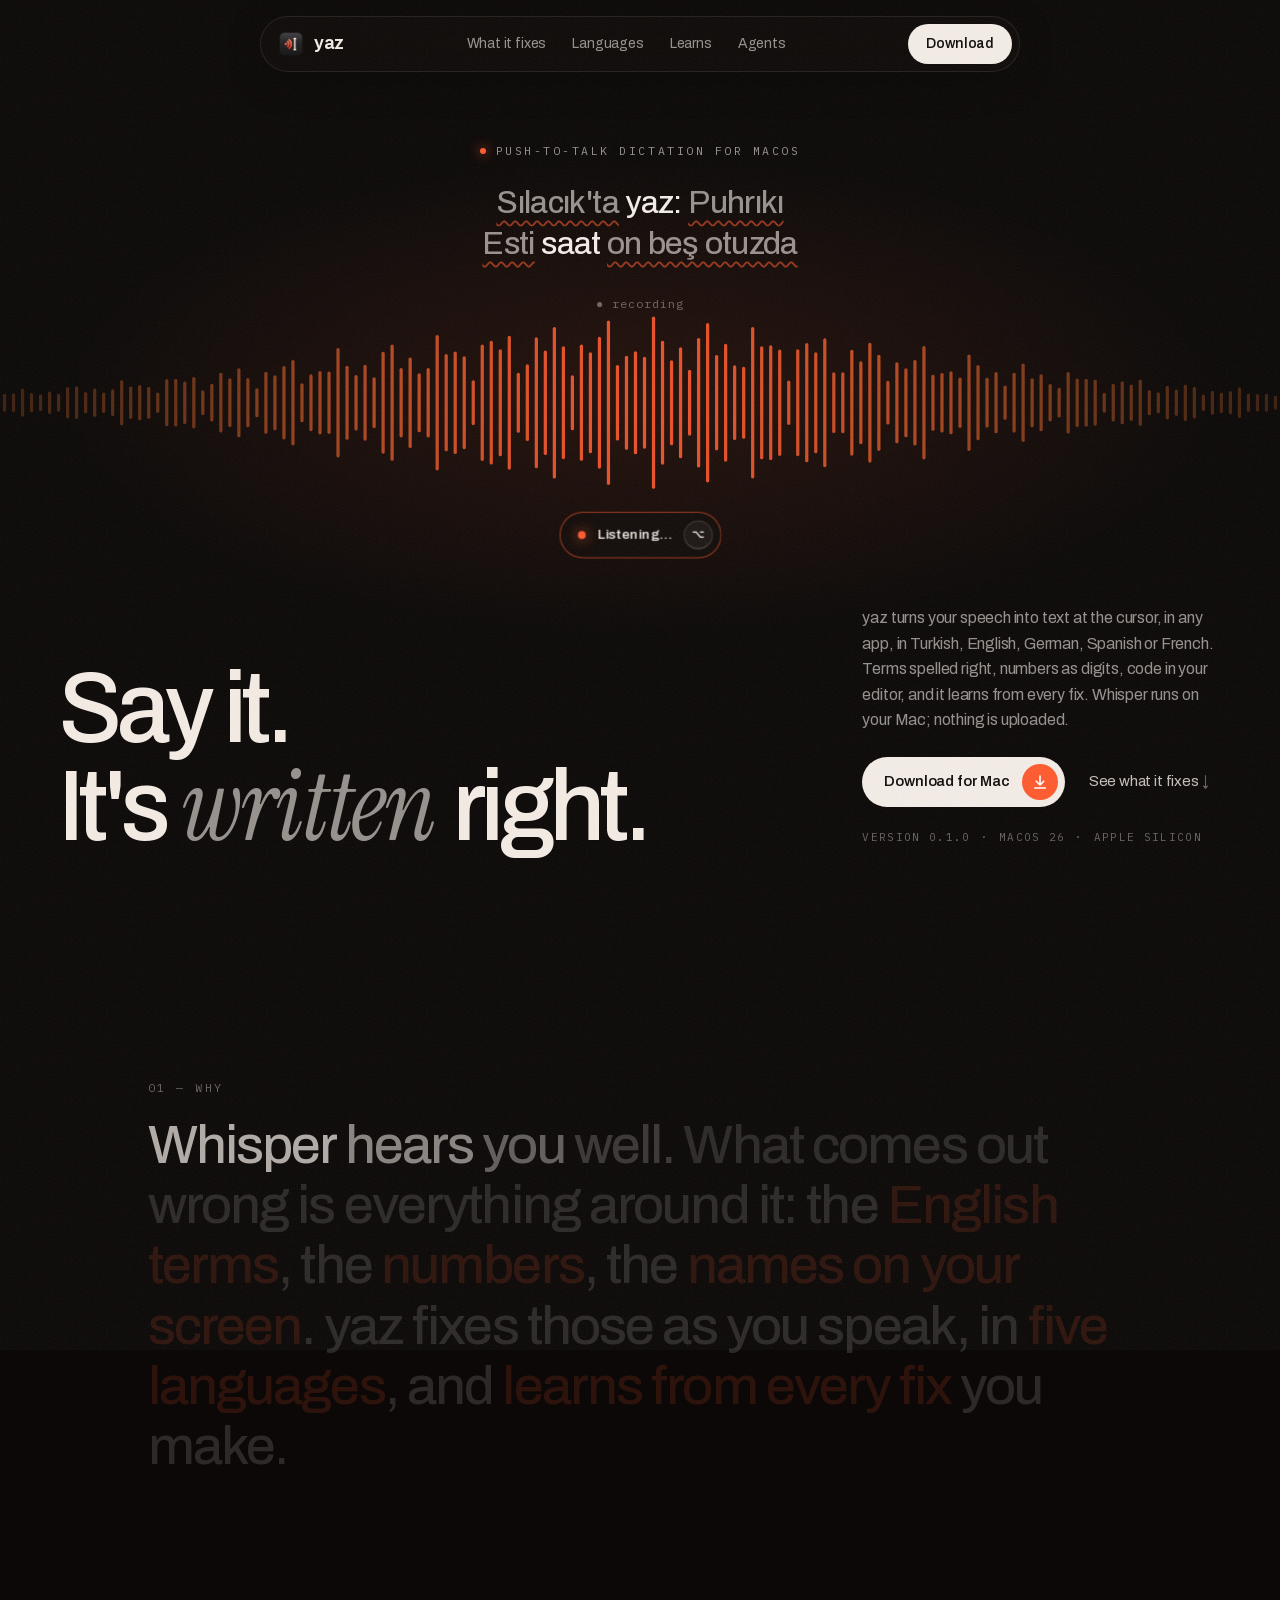
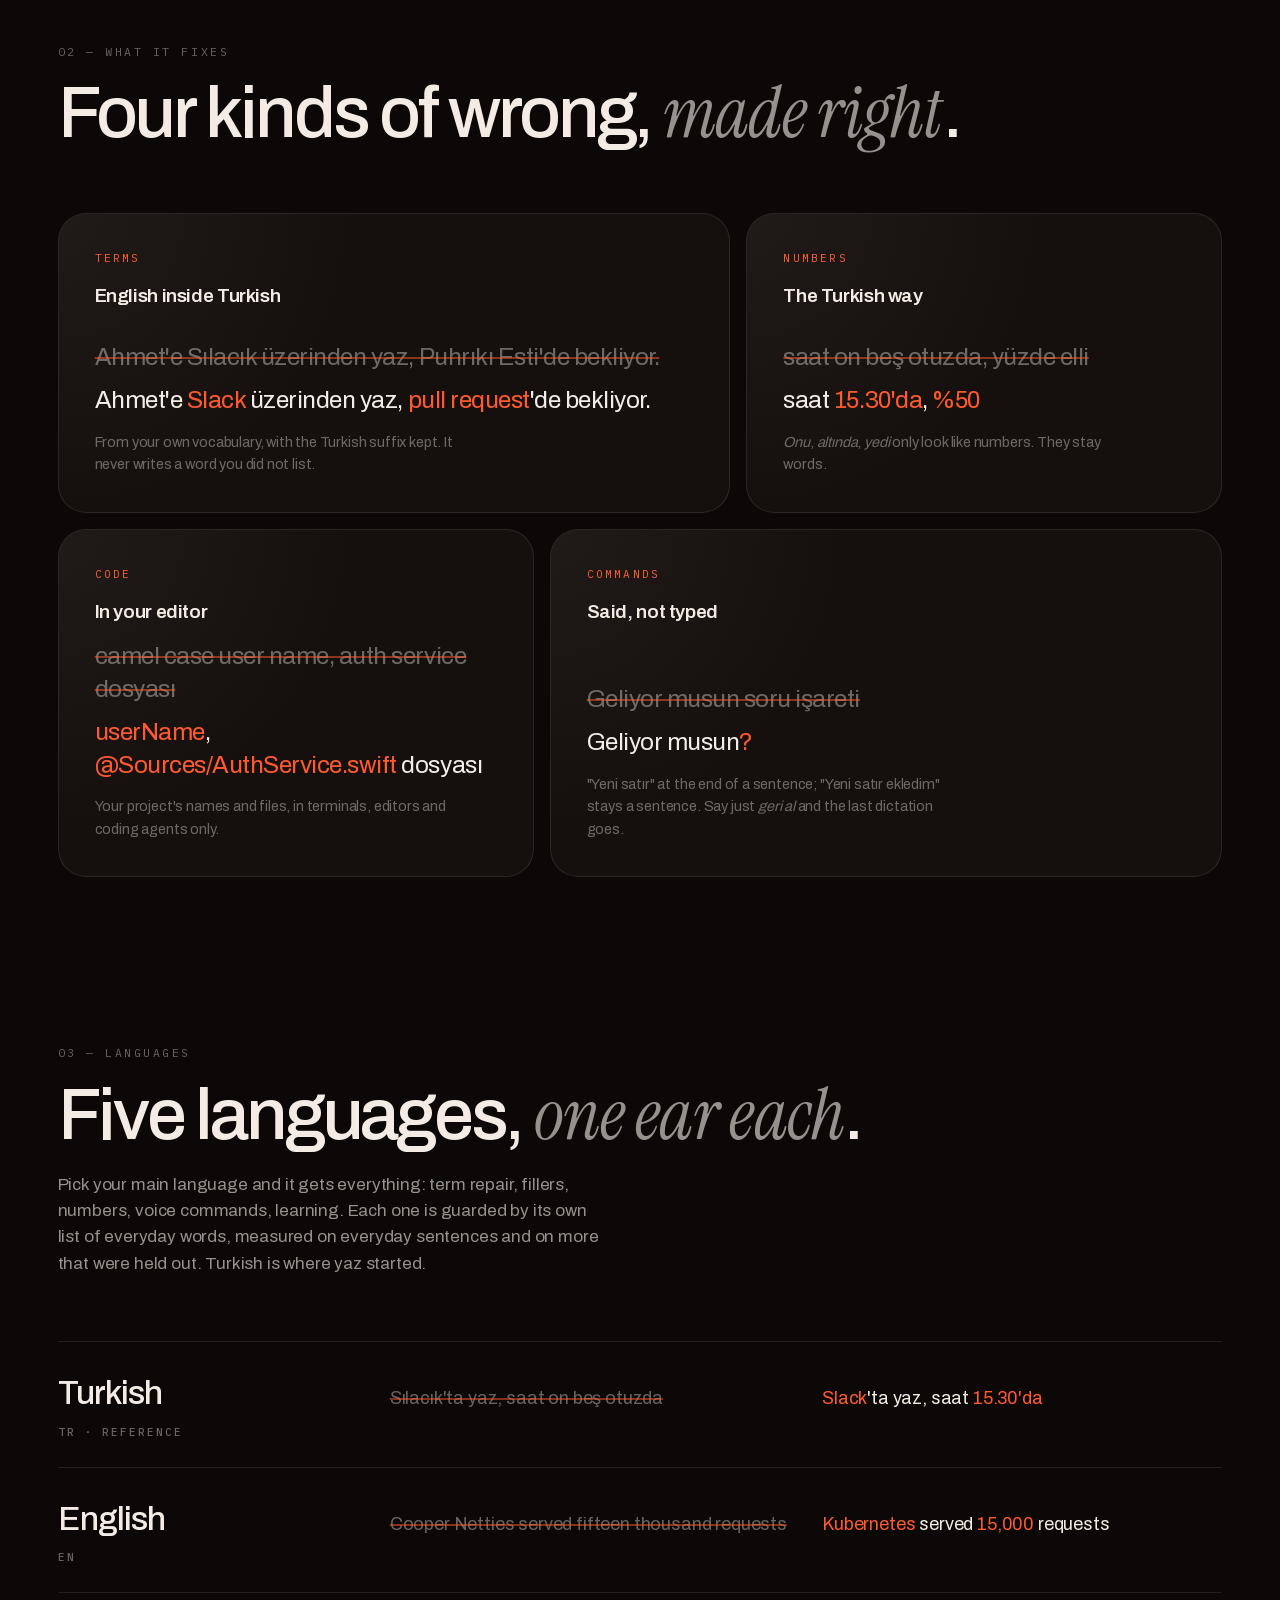
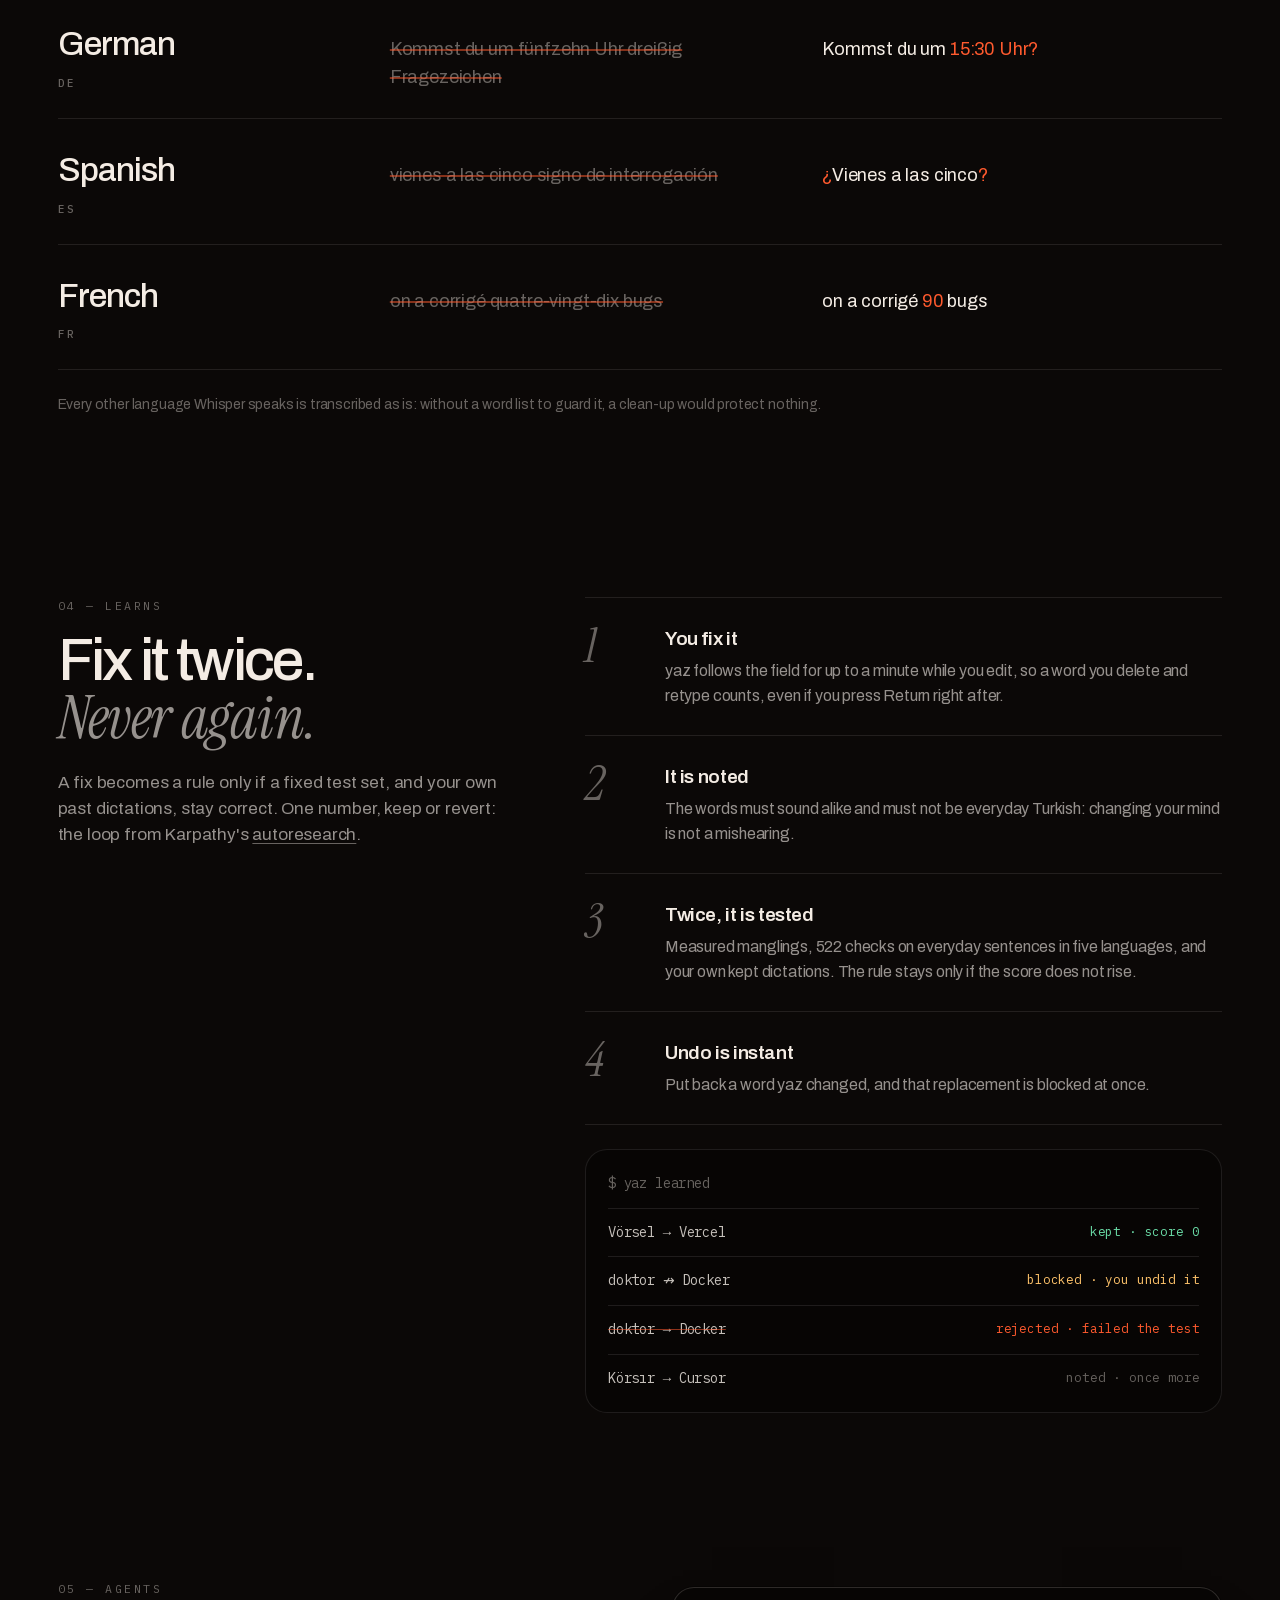
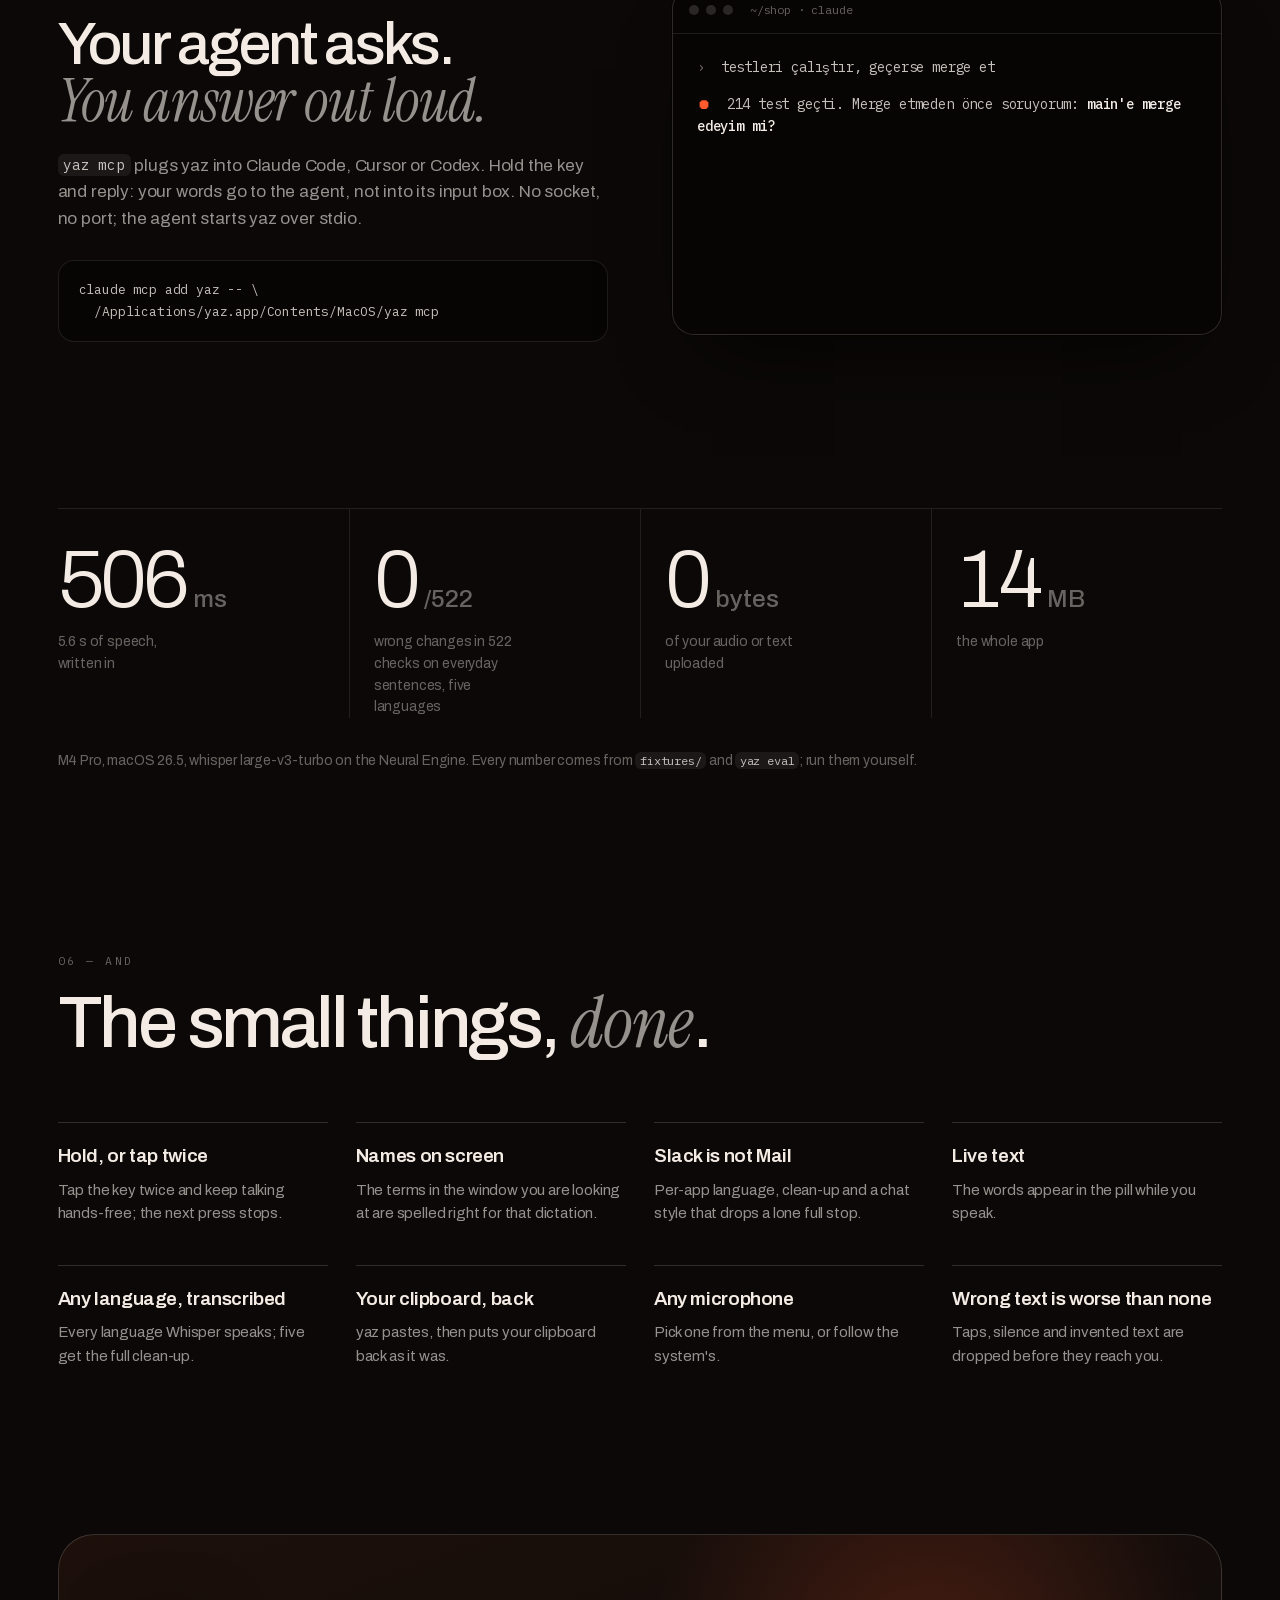
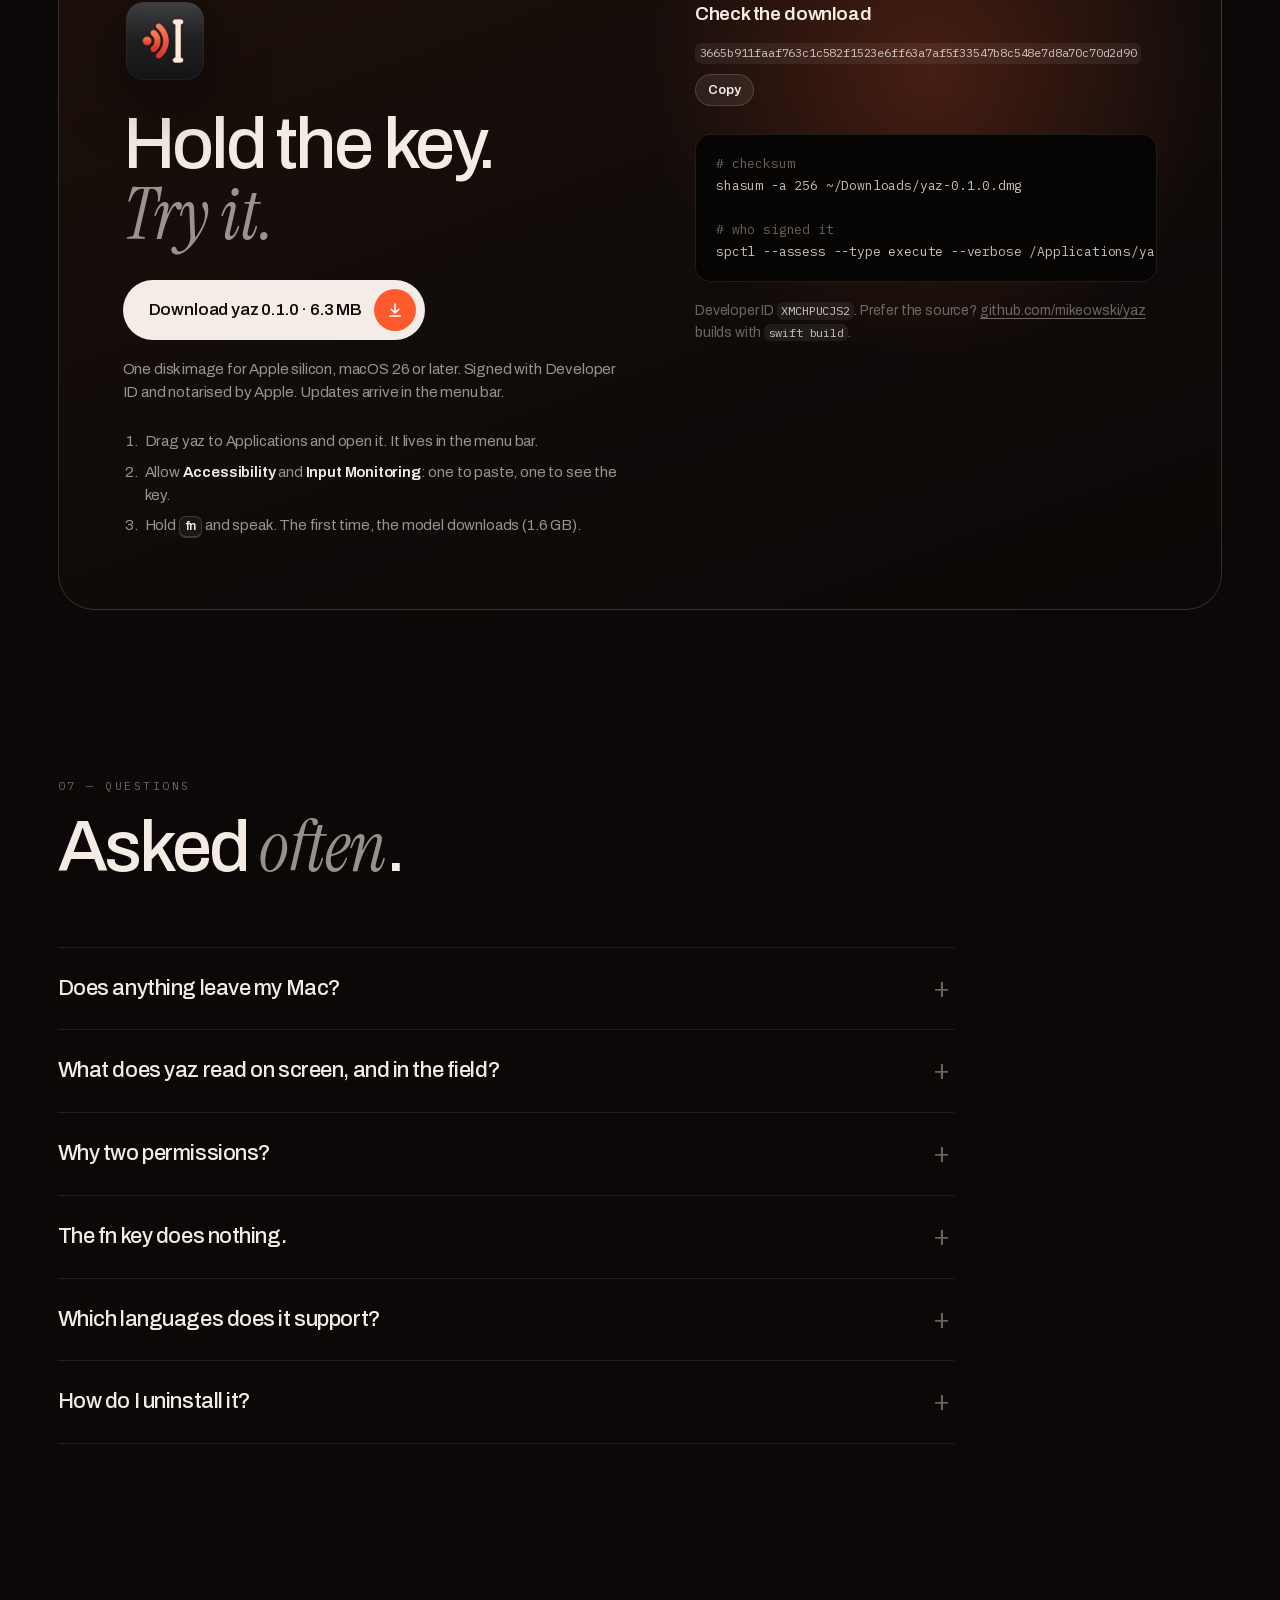
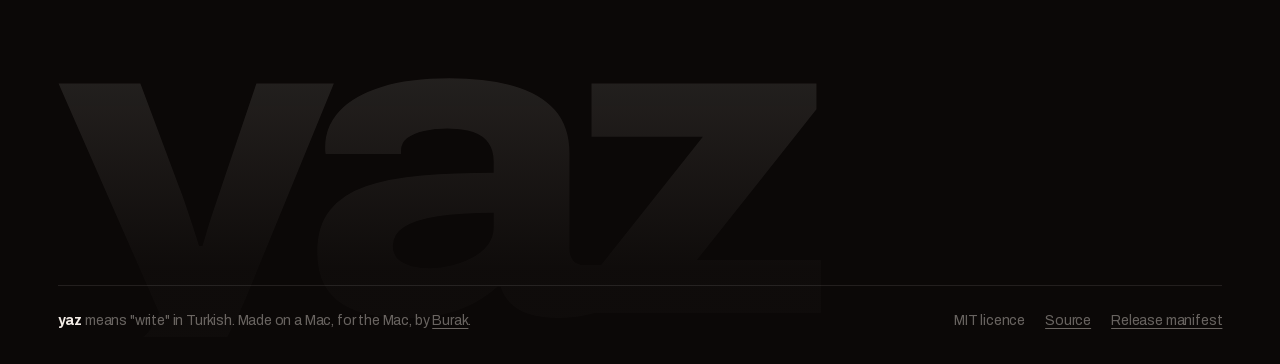
==== commit 44772618: "Multi-language positioning: Settings, README and site Settings gets a main-language picker (the five" ====
--- a/site/index.html
+++ b/site/index.html
@@ -3,8 +3,8 @@
 <head>
   <meta charset="utf-8">
   <meta name="viewport" content="width=device-width, initial-scale=1, viewport-fit=cover">
-  <title>yaz: say it in Turkish, it's written right</title>
-  <meta name="description" content="Push-to-talk dictation for the Mac that hears Turkish. English terms spelled right, numbers written as digits, code in your editor, and it learns from every fix. On-device, nothing uploaded. macOS 26, Apple silicon.">
+  <title>yaz: say it, it's written right</title>
+  <meta name="description" content="Push-to-talk dictation for the Mac in Turkish, English, German, Spanish and French. Terms spelled right, numbers written as digits, code in your editor, and it learns from every fix. On-device, nothing uploaded. macOS 26, Apple silicon.">
   <link rel="canonical" href="https://yaz.mike4.dev/">
   <meta name="theme-color" content="#0B0807">
   <meta name="color-scheme" content="dark">
@@ -12,8 +12,8 @@
   <meta property="og:type" content="website">
   <meta property="og:site_name" content="yaz">
   <meta property="og:url" content="https://yaz.mike4.dev/">
-  <meta property="og:title" content="yaz: say it in Turkish, it's written right">
-  <meta property="og:description" content="Push-to-talk dictation for the Mac. Turkish by default, English terms and numbers right, learns from your fixes, nothing uploaded.">
+  <meta property="og:title" content="yaz: say it, it's written right">
+  <meta property="og:description" content="Push-to-talk dictation for the Mac in five languages. Terms and numbers right, learns from your fixes, nothing uploaded.">
   <meta property="og:image" content="https://yaz.mike4.dev/img/og.png">
   <meta property="og:image:width" content="1200">
   <meta property="og:image:height" content="630">
@@ -53,9 +53,9 @@
     </a>
     <nav class="nav-links" aria-label="Primary">
       <a href="#fixes">What it fixes</a>
+      <a href="#languages">Languages</a>
       <a href="#learns">Learns</a>
       <a href="#agents">Agents</a>
-      <a href="#questions">FAQ</a>
     </nav>
     <a class="pill pill--solid pill--small" data-download href="/download">Download</a>
   </header>
@@ -68,7 +68,7 @@
 
       <figure class="stage" aria-labelledby="stage-caption">
         <p class="eyebrow appear appear--soft d1"><span class="dot" aria-hidden="true"></span>Push-to-talk dictation for macOS</p>
-        <p class="transcript appear appear--soft d2" id="transcript" aria-live="polite"><span class="transcript-hint">Hold <kbd>⌥</kbd> and watch what Whisper hears, then what yaz writes.</span></p>
+        <p class="transcript appear appear--soft d2" id="transcript" aria-live="polite"><span class="transcript-hint">Hold <kbd>⌥</kbd> and watch a Turkish dictation: what Whisper hears, then what yaz writes.</span></p>
         <p class="stage-meta" id="stage-meta" aria-hidden="true">&nbsp;</p>
         <button type="button" class="holdkey appear appear--pop d3" id="holdkey">
           <span class="holdkey-dot" aria-hidden="true"></span>
@@ -80,11 +80,11 @@
 
       <div class="hero-foot">
         <h1 class="hero-title" id="hero-title">
-          <span class="line"><span class="appear appear--mask d4">Say it in Turkish.</span></span>
+          <span class="line"><span class="appear appear--mask d4">Say it.</span></span>
           <span class="line"><span class="appear appear--mask d5">It's <em>written</em> right.</span></span>
         </h1>
         <div class="hero-side">
-          <p class="lede appear appear--soft d6">yaz turns your speech into text at the cursor, in any app. English terms spelled right, numbers as digits, code in your editor, and it learns from every fix. Whisper runs on your Mac; nothing is uploaded.</p>
+          <p class="lede appear appear--soft d6">yaz turns your speech into text at the cursor, in any app, in Turkish, English, German, Spanish or French. Terms spelled right, numbers as digits, code in your editor, and it learns from every fix. Whisper runs on your Mac; nothing is uploaded.</p>
           <div class="cta-row appear appear--btn d7">
             <a class="pill pill--solid" data-download href="/download">
               Download for Mac
@@ -104,7 +104,7 @@
     <!-- 2 · Manifesto, read at scroll pace -->
     <section class="manifesto" aria-label="Why yaz">
       <p class="label">01 — Why</p>
-      <p class="scroll-reveal" id="manifesto">Whisper hears Turkish well. What comes out wrong is everything around it: the <span class="hl">English terms</span>, the <span class="hl">numbers</span>, the <span class="hl">names on your screen</span>. yaz fixes those as you speak, and <span class="hl">learns from every fix</span> you make.</p>
+      <p class="scroll-reveal" id="manifesto">Whisper hears you well. What comes out wrong is everything around it: the <span class="hl">English terms</span>, the <span class="hl">numbers</span>, the <span class="hl">names on your screen</span>. yaz fixes those as you speak, in <span class="hl">five languages</span>, and <span class="hl">learns from every fix</span> you make.</p>
     </section>
 
     <!-- 3 · What it fixes -->
@@ -157,11 +157,48 @@
       </div>
     </section>
 
+    <!-- 3b · Languages -->
+    <section class="section" id="languages" aria-labelledby="languages-title">
+      <header class="section-head reveal">
+        <p class="label">03 — Languages</p>
+        <h2 id="languages-title">Five languages, <em>one ear each</em>.</h2>
+        <p class="section-lede">Pick your main language and it gets everything: term repair, fillers, numbers, voice commands, learning. Each one is guarded by its own list of everyday words, measured on everyday sentences and on more that were held out. Turkish is where yaz started.</p>
+      </header>
+      <ol class="langs">
+        <li class="lang reveal">
+          <p class="lang-name">Turkish <span>tr · reference</span></p>
+          <p class="lang-raw">Sılacık'ta yaz, saat on beş otuzda</p>
+          <p class="lang-fix"><mark>Slack</mark>'ta yaz, saat <mark>15.30'da</mark></p>
+        </li>
+        <li class="lang reveal">
+          <p class="lang-name">English <span>en</span></p>
+          <p class="lang-raw">Cooper Netties served fifteen thousand requests</p>
+          <p class="lang-fix"><mark>Kubernetes</mark> served <mark>15,000</mark> requests</p>
+        </li>
+        <li class="lang reveal">
+          <p class="lang-name">German <span>de</span></p>
+          <p class="lang-raw">Kommst du um fünfzehn Uhr dreißig Fragezeichen</p>
+          <p class="lang-fix">Kommst du um <mark>15:30 Uhr?</mark></p>
+        </li>
+        <li class="lang reveal">
+          <p class="lang-name">Spanish <span>es</span></p>
+          <p class="lang-raw">vienes a las cinco signo de interrogación</p>
+          <p class="lang-fix"><mark>¿</mark>Vienes a las cinco<mark>?</mark></p>
+        </li>
+        <li class="lang reveal">
+          <p class="lang-name">French <span>fr</span></p>
+          <p class="lang-raw">on a corrigé quatre-vingt-dix bugs</p>
+          <p class="lang-fix">on a corrigé <mark>90</mark> bugs</p>
+        </li>
+      </ol>
+      <p class="note reveal">Every other language Whisper speaks is transcribed as is: without a word list to guard it, a clean-up would protect nothing.</p>
+    </section>
+
     <!-- 4 · Learning -->
     <section class="section learns" id="learns" aria-labelledby="learns-title">
       <div class="learns-grid">
         <header class="learns-head">
-          <p class="label">03 — Learns</p>
+          <p class="label">04 — Learns</p>
           <h2 id="learns-title">Fix it twice.<br><em>Never again.</em></h2>
           <p class="section-lede">A fix becomes a rule only if a fixed test set, and your own past dictations, stay correct. One number, keep or revert: the loop from Karpathy's <a href="https://github.com/karpathy/autoresearch">autoresearch</a>.</p>
         </header>
@@ -170,7 +207,7 @@
           <ol class="steps">
             <li class="reveal"><span class="step-n">1</span><div><h3>You fix it</h3><p>yaz follows the field for up to a minute while you edit, so a word you delete and retype counts, even if you press Return right after.</p></div></li>
             <li class="reveal"><span class="step-n">2</span><div><h3>It is noted</h3><p>The words must sound alike and must not be everyday Turkish: changing your mind is not a mishearing.</p></div></li>
-            <li class="reveal"><span class="step-n">3</span><div><h3>Twice, it is tested</h3><p>Measured manglings, 173 checks on everyday sentences and your own kept dictations. The rule stays only if the score does not rise.</p></div></li>
+            <li class="reveal"><span class="step-n">3</span><div><h3>Twice, it is tested</h3><p>Measured manglings, 522 checks on everyday sentences in five languages, and your own kept dictations. The rule stays only if the score does not rise.</p></div></li>
             <li class="reveal"><span class="step-n">4</span><div><h3>Undo is instant</h3><p>Put back a word yaz changed, and that replacement is blocked at once.</p></div></li>
           </ol>
 
@@ -189,7 +226,7 @@
     <section class="section agents" id="agents" aria-labelledby="agents-title">
       <div class="agents-grid">
         <header class="agents-copy reveal">
-          <p class="label">04 — Agents</p>
+          <p class="label">05 — Agents</p>
           <h2 id="agents-title">Your agent asks.<br><em>You answer out loud.</em></h2>
           <p class="section-lede"><code>yaz mcp</code> plugs yaz into Claude Code, Cursor or Codex. Hold the key and reply: your words go to the agent, not into its input box. No socket, no port; the agent starts yaz over stdio.</p>
           <pre class="code" tabindex="0" aria-label="Adding yaz to Claude Code"><code>claude mcp add yaz -- \
@@ -215,7 +252,7 @@
       <h2 class="sr-only" id="stats-title">Measured</h2>
       <dl class="stats">
         <div class="reveal"><dt>5.6&nbsp;s of speech, written in</dt><dd>506<small>ms</small></dd></div>
-        <div class="reveal"><dt>wrong changes in 173 checks on everyday sentences</dt><dd>0<small>/173</small></dd></div>
+        <div class="reveal"><dt>wrong changes in 522 checks on everyday sentences, five languages</dt><dd>0<small>/522</small></dd></div>
         <div class="reveal"><dt>of your audio or text uploaded</dt><dd>0<small>bytes</small></dd></div>
         <div class="reveal"><dt>the whole app</dt><dd>14<small>MB</small></dd></div>
       </dl>
@@ -225,7 +262,7 @@
     <!-- 7 · Everything else -->
     <section class="section" aria-labelledby="more-title">
       <header class="section-head reveal">
-        <p class="label">05 — And</p>
+        <p class="label">06 — And</p>
         <h2 id="more-title">The small things, <em>done</em>.</h2>
       </header>
       <ul class="more">
@@ -233,7 +270,7 @@
         <li class="reveal"><h3>Names on screen</h3><p>The terms in the window you are looking at are spelled right for that dictation.</p></li>
         <li class="reveal"><h3>Slack is not Mail</h3><p>Per-app language, clean-up and a chat style that drops a lone full stop.</p></li>
         <li class="reveal"><h3>Live text</h3><p>The words appear in the pill while you speak.</p></li>
-        <li class="reveal"><h3>Turkish and German</h3><p>Each guarded by its own list of everyday words.</p></li>
+        <li class="reveal"><h3>Any language, transcribed</h3><p>Every language Whisper speaks; five get the full clean-up.</p></li>
         <li class="reveal"><h3>Your clipboard, back</h3><p>yaz pastes, then puts your clipboard back as it was.</p></li>
         <li class="reveal"><h3>Any microphone</h3><p>Pick one from the menu, or follow the system's.</p></li>
         <li class="reveal"><h3>Wrong text is worse than none</h3><p>Taps, silence and invented text are dropped before they reach you.</p></li>
@@ -273,7 +310,7 @@
     <!-- 9 · Questions -->
     <section class="section" id="questions" aria-labelledby="questions-title">
       <header class="section-head reveal">
-        <p class="label">06 — Questions</p>
+        <p class="label">07 — Questions</p>
         <h2 id="questions-title">Asked <em>often</em>.</h2>
       </header>
       <div class="faq">
@@ -294,8 +331,8 @@
           <p>macOS keeps the globe key when a second keyboard layout or Dictation is on. Set System Settings → Keyboard → "Press 🌐 key to" → Do Nothing, or choose <b>right option</b> in yaz's menu.</p>
         </details>
         <details class="reveal">
-          <summary>Does it work in English?</summary>
-          <p>Transcription works in every language Whisper speaks. Term repair runs on Turkish and German, numbers and voice commands on Turkish: their guards are word lists, and without one they would protect nothing.</p>
+          <summary>Which languages does it support?</summary>
+          <p>Transcription works in every language Whisper speaks. Turkish, English, German, Spanish and French also get term repair, filler removal, numbers, voice commands and language-model clean-up for your main language. Those layers are guarded by each language's list of everyday words; without one they would protect nothing, so other languages are transcribed as is.</p>
         </details>
         <details class="reveal">
           <summary>How do I uninstall it?</summary>
--- a/site/styles.css
+++ b/site/styles.css
@@ -447,3 +447,15 @@
   .js .card .diff-fix { clip-path: none; transition: none; }
   .terminal.is-talking .t-wave i { animation: none; }
 }
+
+/* Languages */
+.langs { list-style: none; margin: 0; padding: 0; border-top: 1px solid var(--line); }
+.lang { display: grid; grid-template-columns: minmax(0, 3fr) minmax(0, 4fr) minmax(0, 4fr); gap: 8px 32px; align-items: baseline; padding: 26px 0; border-bottom: 1px solid var(--line); }
+.lang p { margin: 0; }
+.lang-name { font-size: clamp(24px, 2.6vw, 34px); font-weight: 500; letter-spacing: -.03em; }
+.lang-name span { display: block; margin-top: 4px; font-family: var(--mono); font-size: 11px; letter-spacing: .18em; text-transform: uppercase; color: var(--ink-40); }
+.lang-raw { color: var(--ink-40); text-decoration: line-through; text-decoration-color: rgb(255 90 46 / .5); text-decoration-thickness: 1.5px; font-size: 18px; }
+.lang-fix { font-size: 18px; }
+.lang-fix mark { background: none; color: var(--accent); }
+@media (max-width: 860px) { .lang { grid-template-columns: minmax(0, 1fr); } }
+#languages .note { margin-top: 24px; }
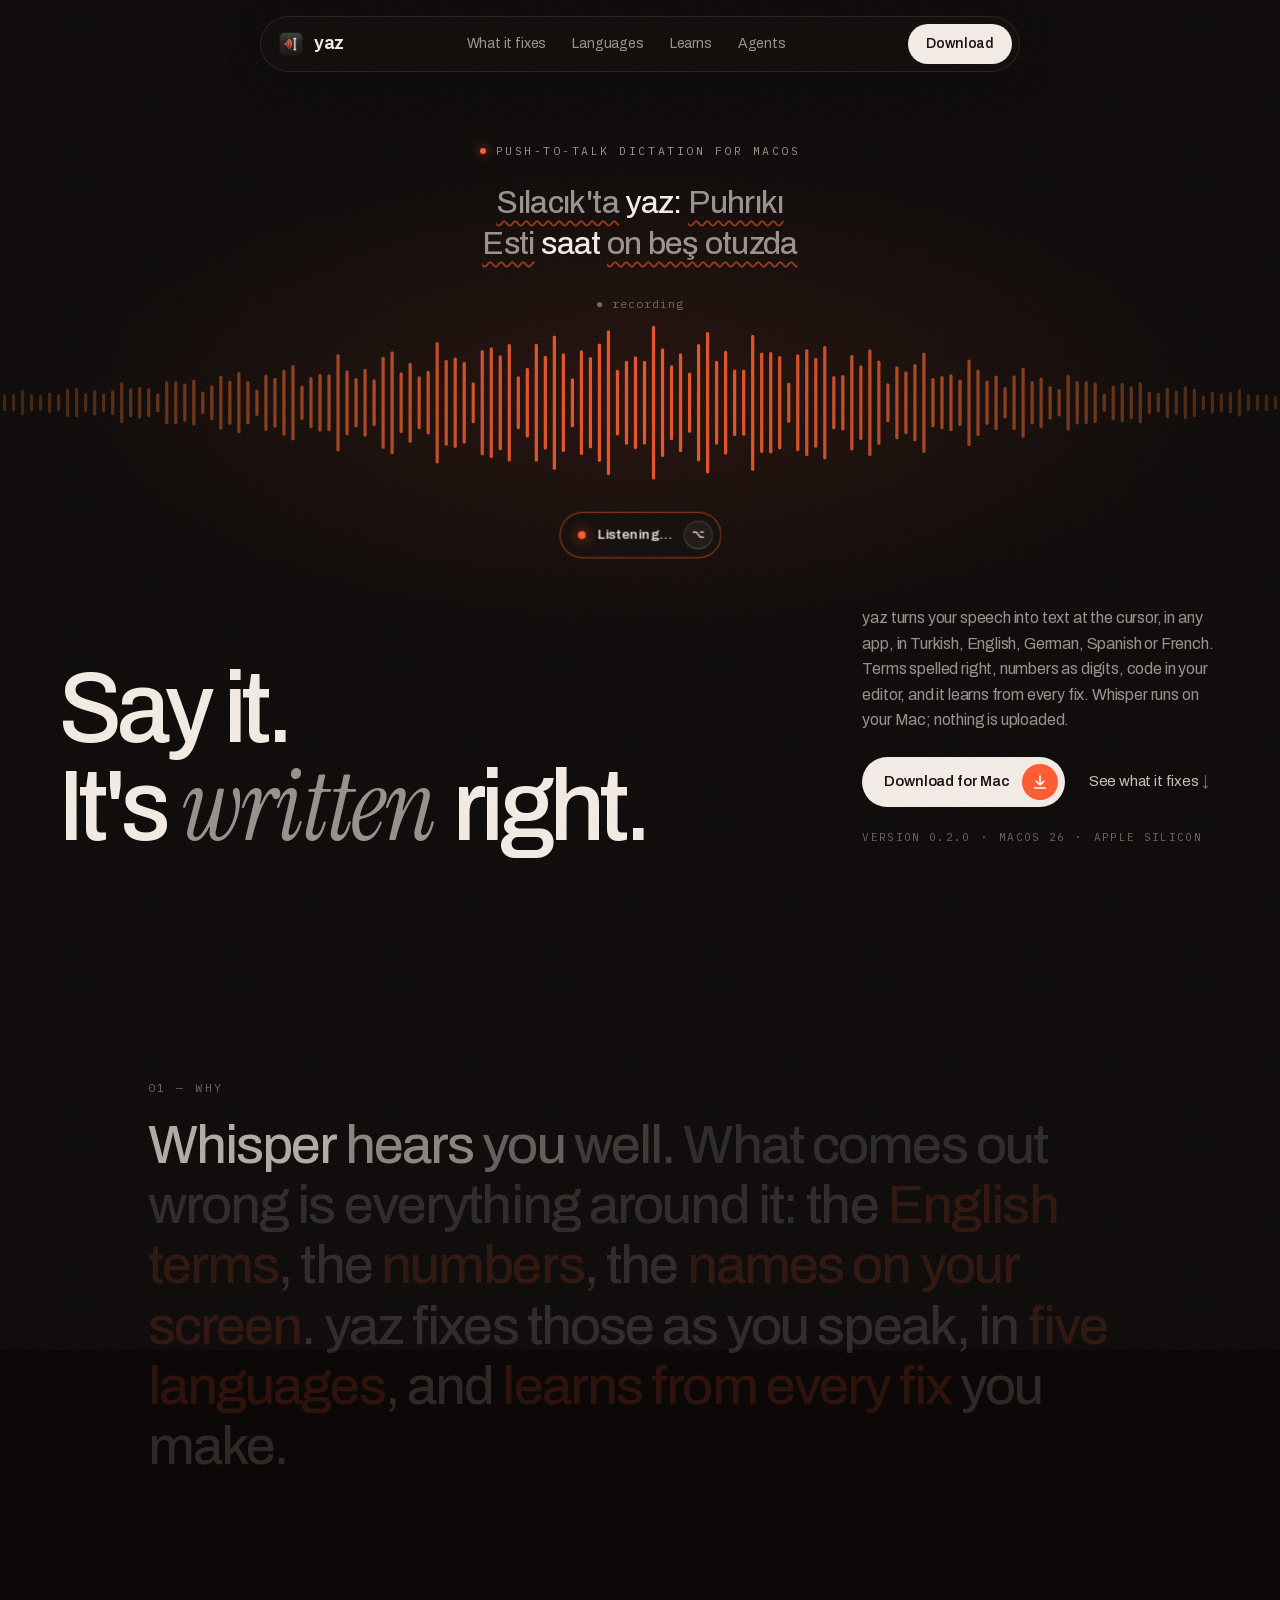
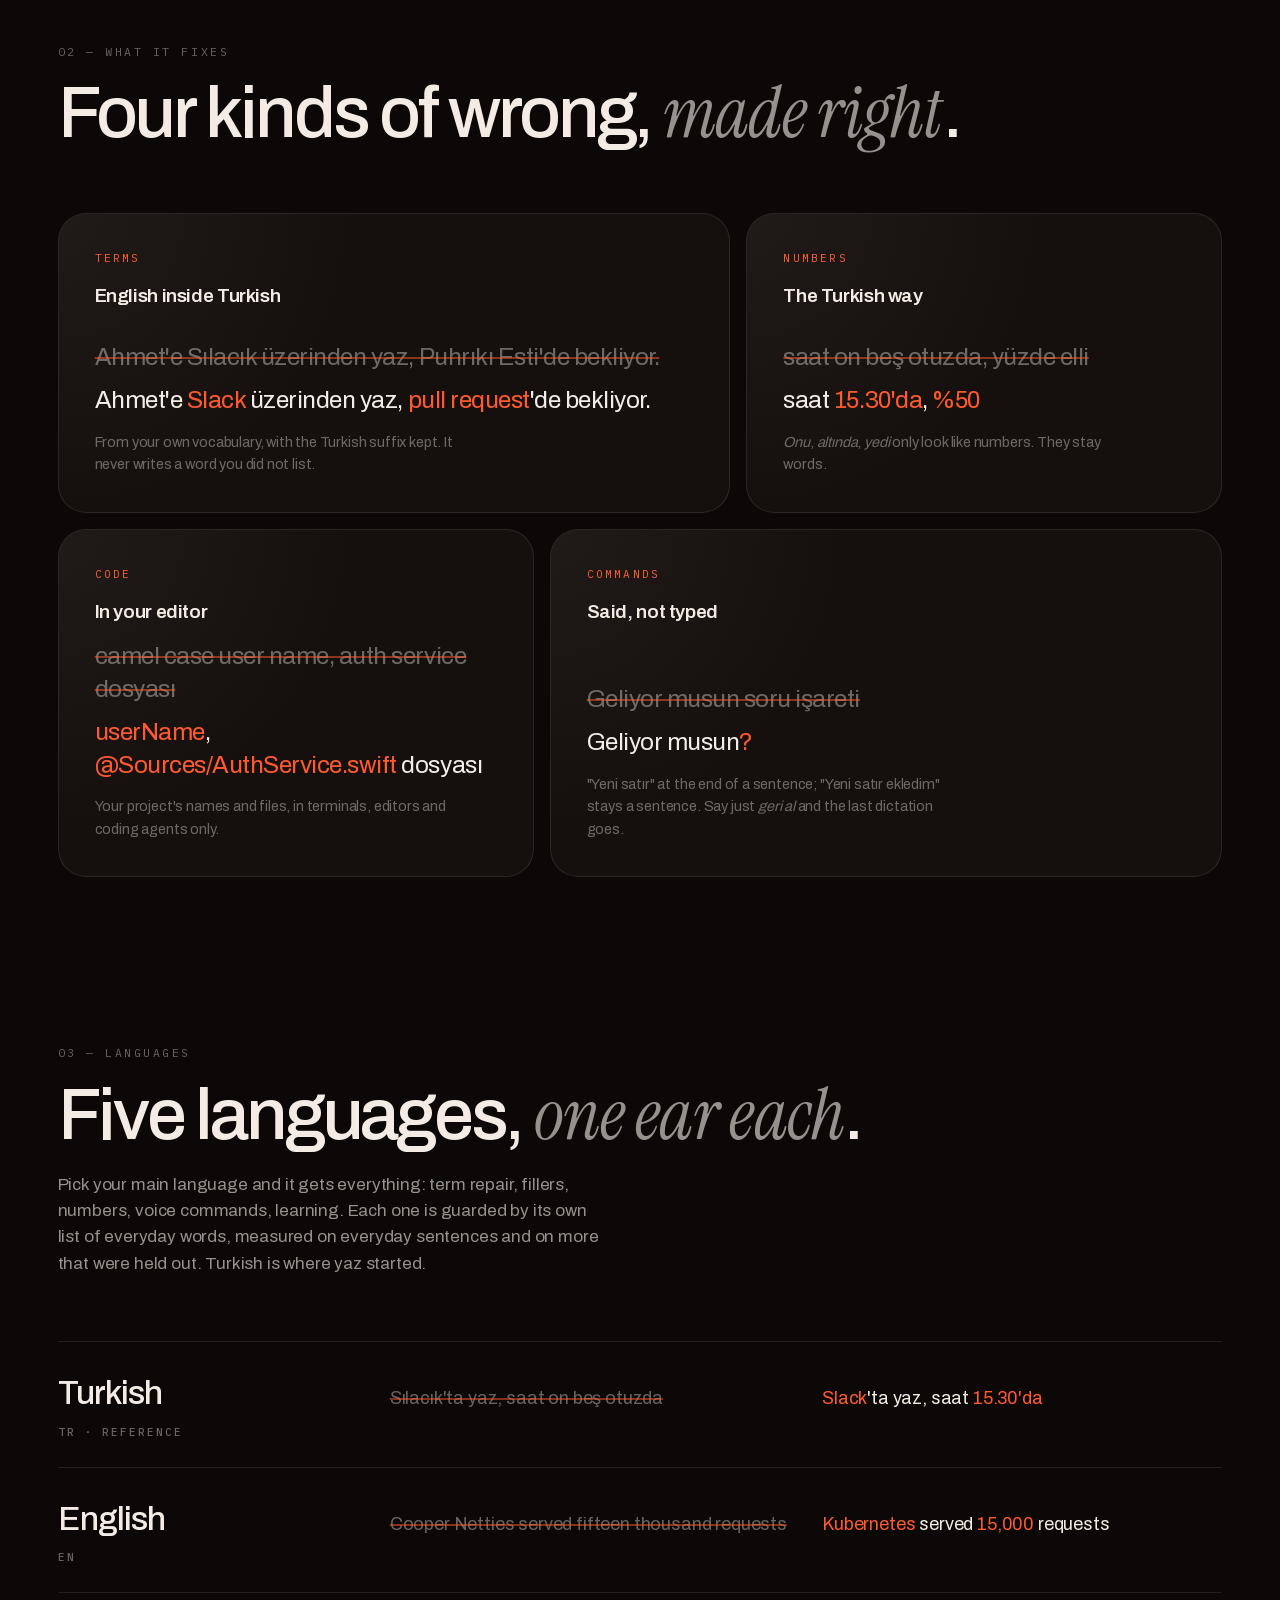
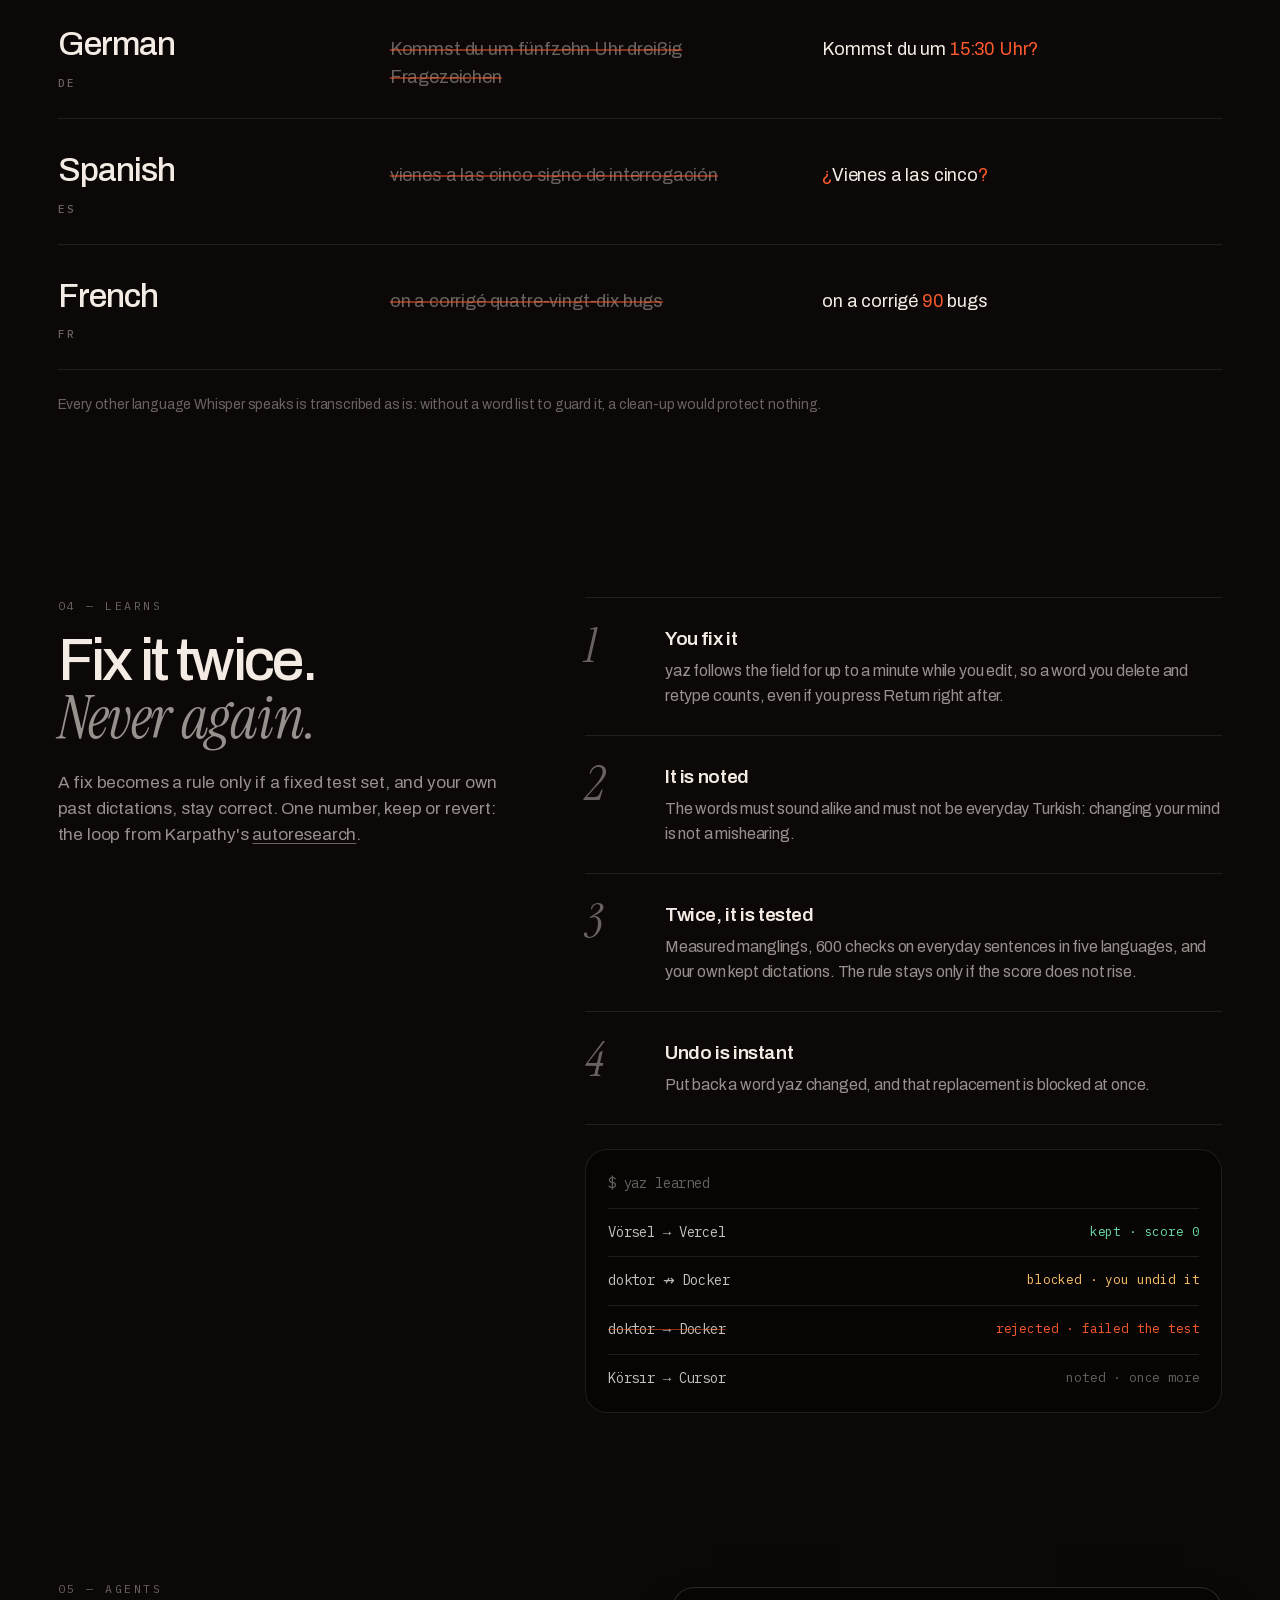
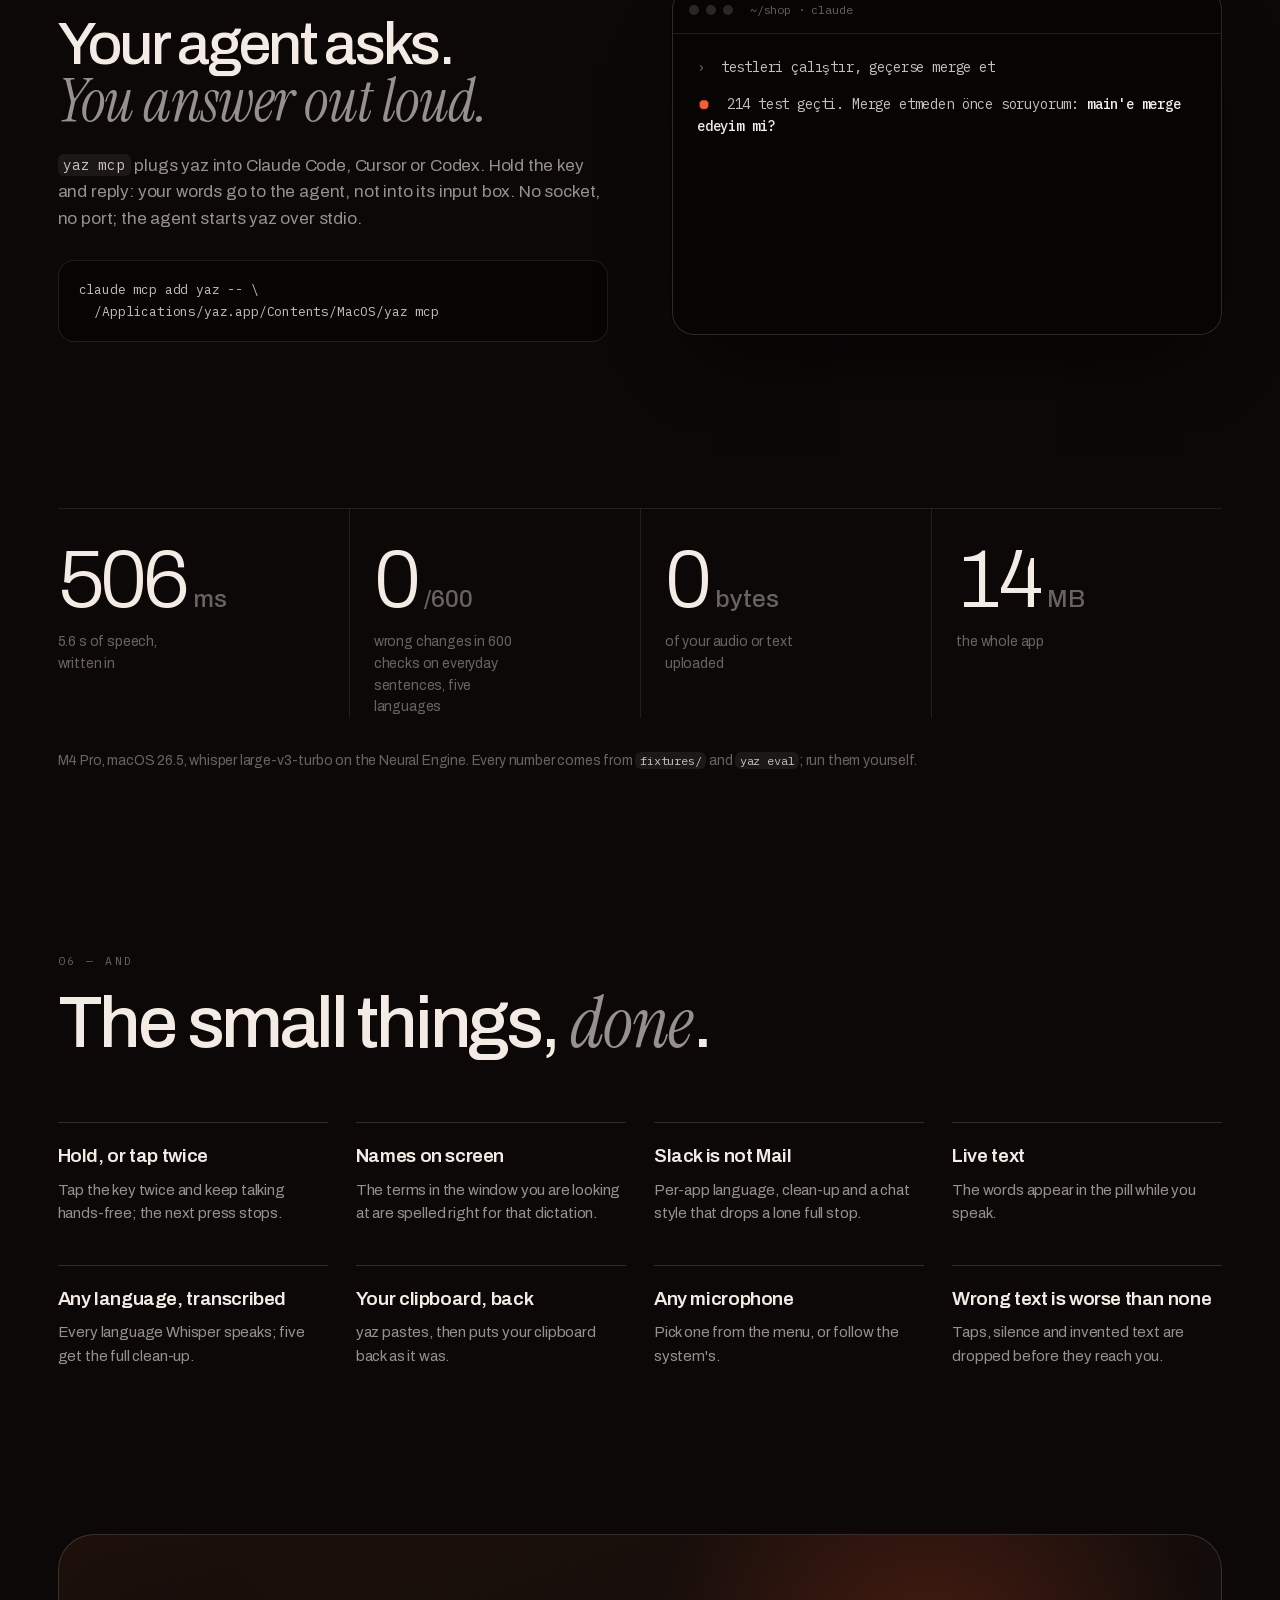
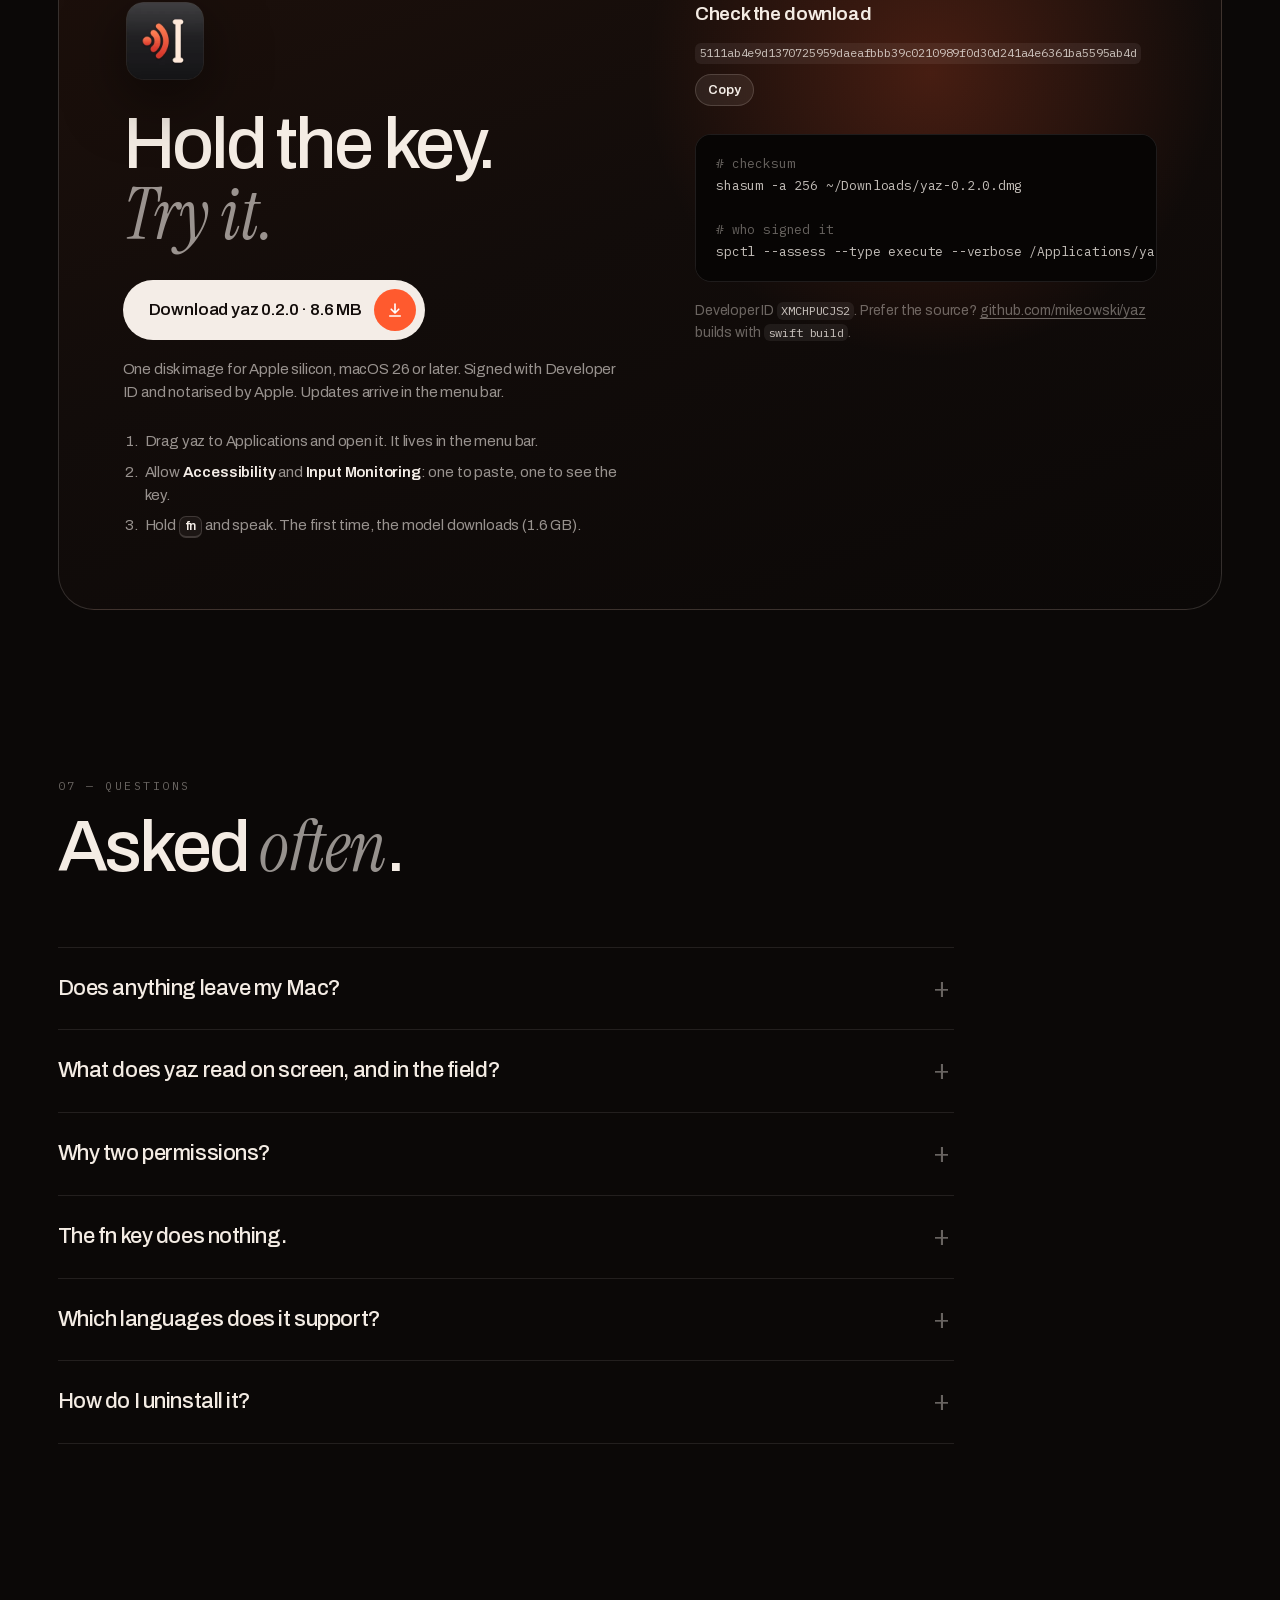
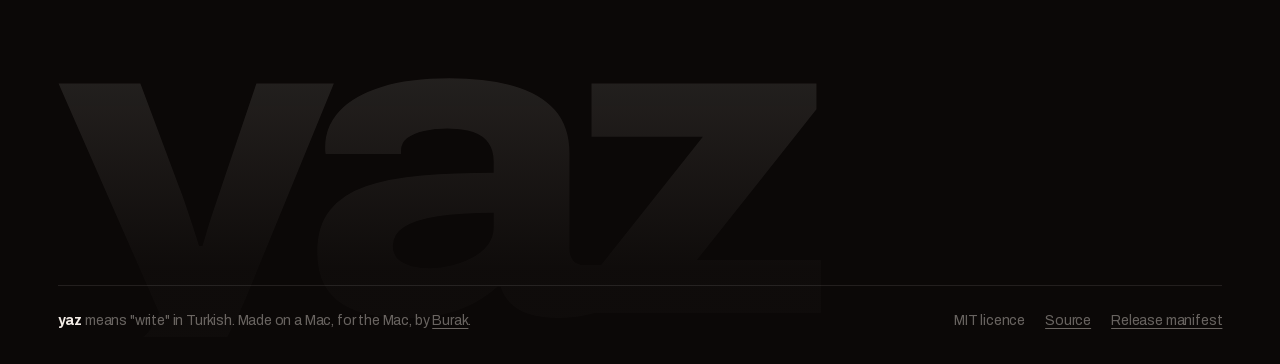
==== commit 3d6a0f76: "Merge release/0.2.x: term repair keeps Turkish endings The 0.2.1 fix into main. Conflicts: the evalu" ====
--- a/site/index.html
+++ b/site/index.html
@@ -207,7 +207,7 @@
           <ol class="steps">
             <li class="reveal"><span class="step-n">1</span><div><h3>You fix it</h3><p>yaz follows the field for up to a minute while you edit, so a word you delete and retype counts, even if you press Return right after.</p></div></li>
             <li class="reveal"><span class="step-n">2</span><div><h3>It is noted</h3><p>The words must sound alike and must not be everyday Turkish: changing your mind is not a mishearing.</p></div></li>
-            <li class="reveal"><span class="step-n">3</span><div><h3>Twice, it is tested</h3><p>Measured manglings, 522 checks on everyday sentences in five languages, and your own kept dictations. The rule stays only if the score does not rise.</p></div></li>
+            <li class="reveal"><span class="step-n">3</span><div><h3>Twice, it is tested</h3><p>Measured manglings, 600 checks on everyday sentences in five languages, and your own kept dictations. The rule stays only if the score does not rise.</p></div></li>
             <li class="reveal"><span class="step-n">4</span><div><h3>Undo is instant</h3><p>Put back a word yaz changed, and that replacement is blocked at once.</p></div></li>
           </ol>
 
@@ -252,7 +252,7 @@
       <h2 class="sr-only" id="stats-title">Measured</h2>
       <dl class="stats">
         <div class="reveal"><dt>5.6&nbsp;s of speech, written in</dt><dd>506<small>ms</small></dd></div>
-        <div class="reveal"><dt>wrong changes in 522 checks on everyday sentences, five languages</dt><dd>0<small>/522</small></dd></div>
+        <div class="reveal"><dt>wrong changes in 600 checks on everyday sentences, five languages</dt><dd>0<small>/600</small></dd></div>
         <div class="reveal"><dt>of your audio or text uploaded</dt><dd>0<small>bytes</small></dd></div>
         <div class="reveal"><dt>the whole app</dt><dd>14<small>MB</small></dd></div>
       </dl>
